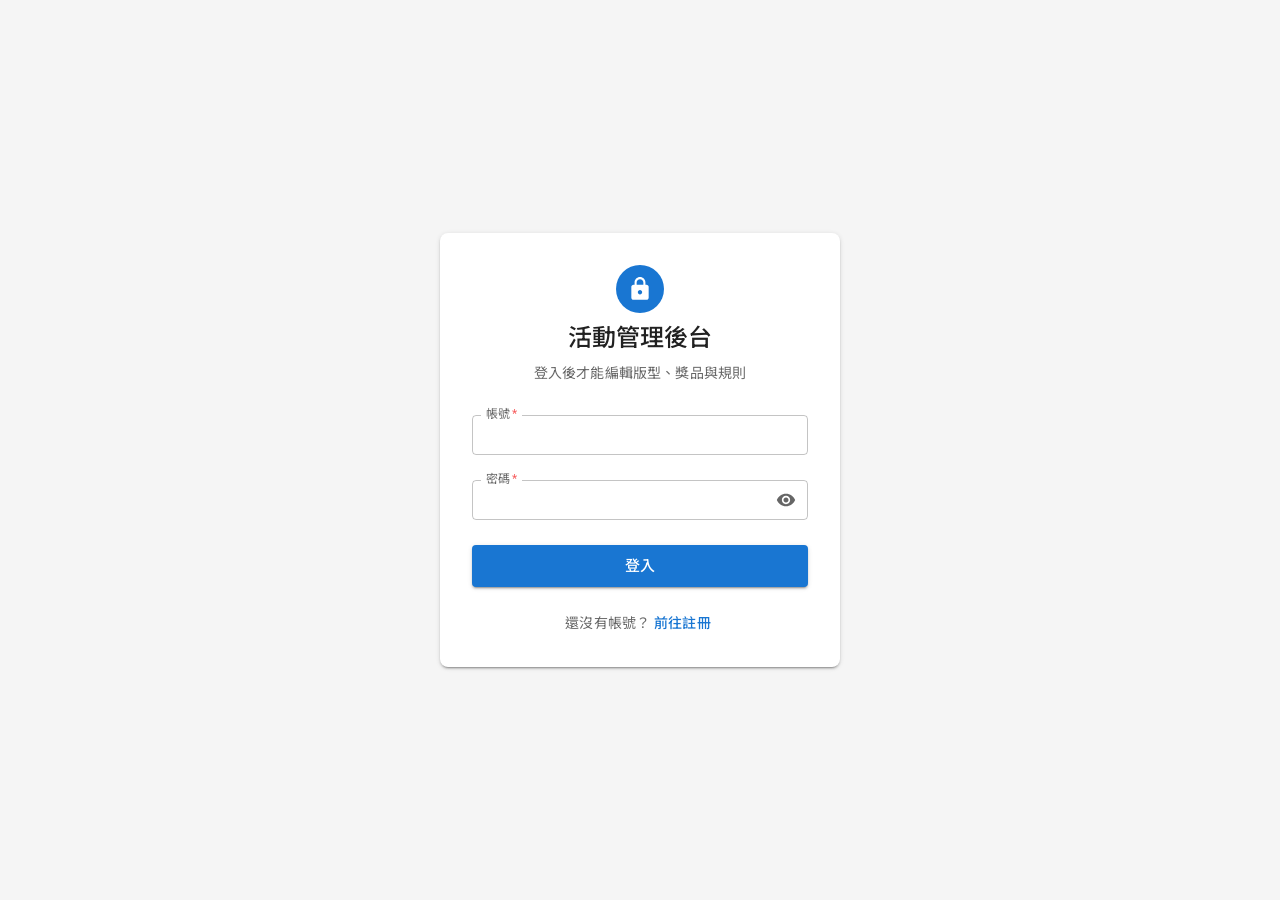
==== app.html @ 4dc4e6b2 "Upload" ====
<!doctype html>
<html lang="zh-Hant-TW">
<head>
  <meta charset="utf-8">
  <meta name="viewport" content="width=device-width, initial-scale=1">
  <meta name="robots" content="noindex">
  <title>活動管理後台</title>
  <link rel="preconnect" href="https://fonts.googleapis.com">
  <link rel="preconnect" href="https://fonts.gstatic.com" crossorigin>
  <link rel="stylesheet" href="https://fonts.googleapis.com/css2?family=Roboto:wght@400;500;700&family=Roboto+Mono&family=Noto+Sans+TC:wght@400;500;700&display=swap">
  <script type="module" crossorigin src="./assets/app-Fl60VwIV.js"></script>
  <link rel="modulepreload" crossorigin href="./assets/nav-HXuehuhs.js">
  <link rel="stylesheet" crossorigin href="./assets/app-CBtC9fUq.css">
</head>
<body class="adm">
  <script src="./api-config.js"></script>
  <div id="root">
    <noscript>請啟用瀏覽器的 JavaScript 才能使用本系統。</noscript>
    <div style="max-width:420px;margin:15vh auto;padding:24px;font-family:'Noto Sans TC',system-ui,sans-serif;color:#555;text-align:center;line-height:1.7">
      載入中…
      <br><small>若持續空白：請改開已建置的 <b>dist/app.html</b>（上傳到主機的也是 dist/），<br>或在專案內先執行 <code>npm run dev</code>。</small>
    </div>
  </div>
</body>
</html>
---- assets/app-CBtC9fUq.css ----
:root{color-scheme:light;--color-primary: #c23a2b;--color-primary-dark: #7d2219;--color-secondary: #2f7f86;--color-secondary-dark: #1f5a60;--color-accent: #c8902c;--color-accent-light: #f3d48a;--color-accent-dark: #8f6216;--color-topbar: #298d9c;--color-text: #2b2420;--color-text-muted: #6b5d50;--color-text-inverse: #ffffff;--color-text-cream: #fff6e0;--color-bg: #f2e6d0;--color-bg-alt: #efe0c2;--color-surface: #fffaf0;--color-border: #d9c39c;--color-overlay: rgba(32, 26, 22, .62);--color-ink-12: rgba(43, 36, 32, .12);--color-ink-15: rgba(43, 36, 32, .15);--color-ink-18: rgba(43, 36, 32, .18);--color-ink-25: rgba(43, 36, 32, .25);--color-ink-55: rgba(43, 36, 32, .55);--font-display: "Noto Serif TC", "Songti TC", "PMingLiU", serif;--font-body: "Noto Sans TC", "PingFang TC", "Microsoft JhengHei", sans-serif;--font-topbar: "Microsoft JhengHei", "PingFang TC", "Noto Sans TC", sans-serif;--font-number: Roboto, "Helvetica Neue", Arial, sans-serif;--font-size-xs: 12px;--font-size-sm: 13px;--font-size-md: 14px;--font-size-base: 15px;--font-size-lg: 17px;--font-size-xl: 18px;--font-size-2xl: 22px;--font-size-3xl: 30px;--font-weight-regular: 400;--font-weight-medium: 500;--font-weight-bold: 700;--font-weight-black: 900;--line-height-tight: 1.1;--line-height-base: 1.6;--space-2xs: 4px;--space-xs: 6px;--space-sm: 8px;--space-md: 10px;--space-lg: 12px;--space-xl: 14px;--space-2xl: 16px;--space-3xl: 24px;--space-section: 34px;--space-page-end: 48px;--gutter-left: max(16px, env(safe-area-inset-left, 0px));--gutter-right: max(16px, env(safe-area-inset-right, 0px));--radius-xs: 4px;--radius-sm: 6px;--radius-md: 8px;--radius-lg: 10px;--radius-xl: 12px;--radius-pill: 20px;--radius-round: 50%;--shadow-figure: drop-shadow(0 6px 6px var(--color-ink-18));--shadow-dock: 0 -6px 16px var(--color-ink-12);--z-board-overlay: 2;--z-dock: 4;--z-header: 5;--z-safe-area: 10;--z-modal: 20;--z-toast: 30;--layout-max-width: 960px;--px: calc(100cqi / 960);--design-width: 960}*,*:before,*:after{box-sizing:border-box}html{padding-top:env(safe-area-inset-top,0px);-webkit-text-size-adjust:100%}body{margin:0;font-family:var(--font-body);font-size:var(--font-size-base);line-height:var(--line-height-base);color:var(--color-text);background-color:var(--color-bg);background-image:radial-gradient(ellipse 60% 30% at 10% 100%,rgba(47,127,134,.12),transparent 70%),radial-gradient(ellipse 50% 25% at 95% 92%,rgba(47,127,134,.1),transparent 70%),radial-gradient(ellipse 70% 40% at 50% 0%,rgba(200,144,44,.12),transparent 70%);background-attachment:fixed}img,svg{max-width:100%}button{margin:0;padding:0;border:0;background:none;font:inherit;color:inherit;cursor:pointer}:focus-visible{outline:3px solid var(--color-accent);outline-offset:2px}[hidden]{display:none!important}.u-visually-hidden{position:absolute;width:1px;height:1px;margin:-1px;padding:0;overflow:hidden;clip:rect(0 0 0 0);white-space:nowrap;border:0}@media (prefers-reduced-motion: reduce){*,*:before,*:after{animation-duration:.01ms!important;transition-duration:.01ms!important}}.adm{--mui-primary: #1976d2;--mui-primary-dark: #1565c0;--mui-primary-light: #42a5f5;--mui-primary-alpha: rgba(25, 118, 210, .08);--mui-primary-alpha-hover: rgba(25, 118, 210, .12);--mui-success: #2e7d32;--mui-success-alpha: rgba(46, 125, 50, .1);--mui-warning: #ed6c02;--mui-warning-text: #e65100;--mui-warning-alpha: rgba(237, 108, 2, .08);--mui-error: #d32f2f;--mui-error-dark: #c62828;--mui-info-bg: #e5f6fd;--mui-info-text: #014361;--mui-info-icon: #0288d1;--mui-text: rgba(0, 0, 0, .87);--mui-text-2: rgba(0, 0, 0, .6);--mui-text-3: rgba(0, 0, 0, .38);--mui-divider: rgba(0, 0, 0, .12);--mui-outline: rgba(0, 0, 0, .23);--mui-hover: rgba(0, 0, 0, .04);--mui-bg: #f5f5f5;--mui-paper: #ffffff;--mui-radius: 4px;--mui-ease: cubic-bezier(.4, 0, .2, 1);--mui-e1: 0 2px 1px -1px rgba(0,0,0,.2), 0 1px 1px 0 rgba(0,0,0,.14), 0 1px 3px 0 rgba(0,0,0,.12);--mui-e2: 0 3px 1px -2px rgba(0,0,0,.2), 0 2px 2px 0 rgba(0,0,0,.14), 0 1px 5px 0 rgba(0,0,0,.12);--mui-e4: 0 2px 4px -1px rgba(0,0,0,.2), 0 4px 5px 0 rgba(0,0,0,.14), 0 1px 10px 0 rgba(0,0,0,.12);--mui-e6: 0 3px 5px -1px rgba(0,0,0,.2), 0 6px 10px 0 rgba(0,0,0,.14), 0 1px 18px 0 rgba(0,0,0,.12);--mui-e8: 0 5px 5px -3px rgba(0,0,0,.2), 0 8px 10px 1px rgba(0,0,0,.14), 0 3px 14px 2px rgba(0,0,0,.12);--mui-e24: 0 11px 15px -7px rgba(0,0,0,.2), 0 24px 38px 3px rgba(0,0,0,.14), 0 9px 46px 8px rgba(0,0,0,.12);min-height:100vh;font-family:Roboto,Noto Sans TC,Helvetica Neue,Arial,sans-serif;font-size:14px;line-height:1.43;letter-spacing:.01071em;color:var(--mui-text);background:var(--mui-bg);background-image:none}.mui-icon{flex:none;width:1.25em;height:1.25em;fill:currentColor}.mui-ripple{position:absolute;border-radius:50%;background:currentColor;opacity:.3;transform:scale(0);pointer-events:none;animation:mui-ripple .55s var(--mui-ease) forwards}@keyframes mui-ripple{to{transform:scale(1);opacity:0}}@keyframes adm-api-pulse{50%{opacity:.25}}@keyframes mui-grow{0%{opacity:0;transform:scale(.75)}}@keyframes mui-fade{0%{opacity:0}}@keyframes mui-snack{0%{opacity:0;transform:scale(.8)}}.adm-sr{position:absolute;width:1px;height:1px;margin:-1px;overflow:hidden;clip:rect(0 0 0 0);white-space:nowrap;border:0}.adm-btn{position:relative;display:inline-flex;align-items:center;justify-content:center;gap:8px;min-width:64px;min-height:36.5px;padding:6px 16px;overflow:hidden;font-size:14px;font-weight:500;line-height:1.75;letter-spacing:.02857em;white-space:nowrap;color:var(--mui-primary);background:transparent;border:0;border-radius:var(--mui-radius);transition:background-color .25s var(--mui-ease),box-shadow .25s var(--mui-ease),border-color .25s var(--mui-ease),color .25s var(--mui-ease)}.adm-btn .mui-icon{width:20px;height:20px;margin-left:-4px}.adm-btn:hover:not(:disabled){background:var(--mui-primary-alpha)}.adm-btn:focus-visible{outline:none;background:var(--mui-primary-alpha-hover)}.adm-btn:disabled{color:var(--mui-text-3);cursor:default;pointer-events:none}.adm-btn--primary{color:#fff;background:var(--mui-primary);box-shadow:var(--mui-e2)}.adm-btn--primary:hover:not(:disabled){background:var(--mui-primary-dark);box-shadow:var(--mui-e4)}.adm-btn--primary:active:not(:disabled){box-shadow:var(--mui-e8)}.adm-btn--primary:focus-visible{background:var(--mui-primary-dark);box-shadow:var(--mui-e6)}.adm-btn--primary:disabled{color:#00000042;background:#0000001f;box-shadow:none}.adm-btn--secondary{padding:5px 15px;border:1px solid rgba(25,118,210,.5)}.adm-btn--secondary:hover:not(:disabled){border-color:var(--mui-primary)}.adm-btn--secondary:disabled{border-color:#0000001f}.adm-btn--ghost{padding:6px 8px}.adm-btn--danger{color:#fff;background:var(--mui-error);box-shadow:var(--mui-e2)}.adm-btn--danger:hover:not(:disabled){background:var(--mui-error-dark);box-shadow:var(--mui-e4)}.adm-btn--small{min-height:30.75px;padding:4px 10px;font-size:13px}.adm-btn--small.adm-btn--secondary{padding:3px 9px}.adm-btn--small.adm-btn--ghost{padding:4px 5px}.adm-btn--small .mui-icon{width:18px;height:18px}.adm-icon-btn{position:relative;display:inline-grid;place-items:center;width:34px;height:34px;overflow:hidden;color:var(--mui-text-2);border-radius:50%;transition:background-color .15s var(--mui-ease)}.adm-icon-btn .mui-icon{width:20px;height:20px}.adm-icon-btn:hover:not(:disabled){background:var(--mui-hover)}.adm-icon-btn:disabled{color:var(--mui-text-3);cursor:default}.adm-icon-btn--danger:hover:not(:disabled){color:var(--mui-error);background:#d32f2f0a}.adm-btn--link{min-width:0;min-height:0;padding:2px 4px;font-size:13px}.adm-panel{min-width:0;overflow:hidden;background:var(--mui-paper);border-radius:var(--mui-radius);box-shadow:var(--mui-e1)}.adm-panel__head{display:flex;flex-wrap:wrap;align-items:center;gap:8px 12px;padding:16px}.adm-panel__title{margin:0 auto 0 0;font-size:1.25rem;font-weight:500;line-height:1.6;letter-spacing:.0075em}.adm-hint{margin:0;padding:8px 16px 16px;font-size:12px;line-height:1.66;letter-spacing:.03333em;color:var(--mui-text-2)}.adm-tag{display:inline-flex;align-items:center;height:24px;padding:0 8px;font-size:12px;line-height:1;white-space:nowrap;color:var(--mui-text);background:#00000014;border-radius:16px}.adm-tag--live{color:#fff;background:var(--mui-success)}.adm-tag--draft{color:var(--mui-warning-text);background:transparent;border:1px solid var(--mui-warning)}.adm-tag--editing{color:var(--mui-primary);background:transparent;border:1px solid var(--mui-primary)}.adm-menu{position:relative}.adm-menu__list{position:absolute;right:0;top:calc(100% + 4px);z-index:1300;display:grid;min-width:220px;padding:8px 0;background:var(--mui-paper);border-radius:var(--mui-radius);box-shadow:var(--mui-e8);transform-origin:top right;animation:mui-grow .2s var(--mui-ease)}.adm-menu__label{padding:8px 16px 4px;font-size:12px;font-weight:500;line-height:2;color:var(--mui-text-2)}.adm-menu__item{position:relative;display:flex;align-items:center;gap:12px;min-height:36px;padding:6px 16px;overflow:hidden;font-size:1rem;text-align:left;color:var(--mui-text)}.adm-menu__item:hover,.adm-menu__item:focus-visible{outline:none;background:var(--mui-hover)}.adm-field{position:relative;display:grid;flex:1 1 180px}.adm-field__label{position:absolute;left:9px;top:-9px;z-index:1;padding:0 5px;font-size:12px;line-height:1.4;color:var(--mui-text-2);background:var(--mui-paper);pointer-events:none;transition:color .2s var(--mui-ease)}.adm-input{height:40px;padding:8.5px 14px;font:inherit;font-size:1rem;color:var(--mui-text);background:transparent;border:1px solid var(--mui-outline);border-radius:var(--mui-radius);transition:border-color .2s var(--mui-ease)}select.adm-input{-webkit-appearance:none;-moz-appearance:none;appearance:none;padding-right:32px;background:url("data:image/svg+xml,%3Csvg xmlns='http://www.w3.org/2000/svg' viewBox='0 0 24 24'%3E%3Cpath d='M7 10l5 5 5-5z' fill='rgba(0,0,0,0.54)'/%3E%3C/svg%3E") right 7px center / 24px no-repeat}.adm-input:hover{border-color:var(--mui-text)}.adm-input:focus-visible{outline:none;border-color:var(--mui-primary);box-shadow:inset 0 0 0 1px var(--mui-primary)}.adm-field:focus-within .adm-field__label{color:var(--mui-primary)}.adm-tabs{display:flex;min-height:48px;padding:0 8px;overflow-x:auto;border-bottom:1px solid var(--mui-divider);scrollbar-width:none}.adm-tabs::-webkit-scrollbar{display:none}.adm-tab{position:relative;flex:0 0 auto;display:inline-flex;align-items:center;gap:6px;min-width:72px;min-height:48px;padding:12px 16px;overflow:hidden;font-size:14px;font-weight:500;line-height:1.25;letter-spacing:.02857em;color:var(--mui-text-2);transition:color .25s var(--mui-ease)}.adm-tab:after{content:"";position:absolute;left:0;right:0;bottom:0;height:2px;background:var(--mui-primary);transform:scaleX(0);transition:transform .3s var(--mui-ease)}.adm-tab:hover{color:var(--mui-text)}.adm-tab.is-active{color:var(--mui-primary)}.adm-tab.is-active:after{transform:scaleX(1)}.adm-tab__count{display:inline-grid;place-items:center;min-width:20px;height:20px;padding:0 6px;font-size:12px;font-weight:500;color:#fff;background:var(--mui-warning);border-radius:10px}.adm-group-title{margin:8px 0 0;font-size:12px;font-weight:500;line-height:2.66;letter-spacing:.08333em;color:var(--mui-text-2)}.adm-seg{display:inline-flex;border-radius:var(--mui-radius)}.adm-seg__btn{position:relative;display:inline-flex;align-items:center;gap:6px;min-height:32px;padding:5px 11px;overflow:hidden;font-size:13px;font-weight:500;line-height:1.75;letter-spacing:.02857em;color:var(--mui-text-2);border:1px solid var(--mui-divider);transition:background-color .15s var(--mui-ease),color .15s var(--mui-ease)}.adm-seg__btn+.adm-seg__btn{margin-left:-1px}.adm-seg__btn:first-child{border-radius:var(--mui-radius) 0 0 var(--mui-radius)}.adm-seg__btn:last-child{border-radius:0 var(--mui-radius) var(--mui-radius) 0}.adm-seg__btn .mui-icon{width:18px;height:18px}.adm-seg__btn:hover{background:var(--mui-hover)}.adm-seg__btn.is-active{color:var(--mui-primary);background:var(--mui-primary-alpha)}.adm-seg__btn.is-active:hover{background:var(--mui-primary-alpha-hover)}.adm-dialog{position:fixed;top:0;right:0;bottom:0;left:0;z-index:1300;display:grid;place-items:center;padding:32px;background:#00000080;animation:mui-fade 225ms var(--mui-ease)}.adm-dialog__panel{display:flex;flex-direction:column;width:min(600px,100%);max-height:calc(100% - 64px);overflow:hidden;background:var(--mui-paper);border-radius:var(--mui-radius);box-shadow:var(--mui-e24)}.adm-dialog__title{margin:0;padding:16px 24px;font-size:1.25rem;font-weight:500;line-height:1.6;letter-spacing:.0075em}.adm-dialog__body{flex:1 1 auto;padding:0 24px 20px;overflow-y:auto;font-size:1rem;line-height:1.5;color:var(--mui-text-2)}.adm-dialog__body p{margin:0 0 8px}.adm-dialog__body b{color:var(--mui-text);font-weight:500}.adm-dialog__actions{display:flex;flex-wrap:wrap;justify-content:flex-end;gap:8px;padding:8px}.adm-diff{display:grid;margin:8px 0 0;padding:0;list-style:none;border:1px solid var(--mui-divider);border-radius:var(--mui-radius)}.adm-diff__item{display:grid;grid-template-columns:1fr 64px 20px 64px;align-items:center;gap:8px;padding:8px 16px;font-size:14px;color:var(--mui-text)}.adm-diff__item+.adm-diff__item{border-top:1px solid var(--mui-divider)}.adm-diff__arrow{display:grid;place-items:center;color:var(--mui-text-3)}.adm-toast{position:fixed;left:24px;bottom:24px;z-index:1400;display:flex;align-items:center;gap:12px;min-width:288px;max-width:min(560px,calc(100vw - 48px));padding:6px 16px;min-height:48px;font-size:14px;line-height:1.43;color:#fff;background:#323232;border-radius:var(--mui-radius);box-shadow:var(--mui-e6);animation:mui-snack 225ms var(--mui-ease)}.adm-toast.is-error{background:var(--mui-error)}@media (max-width: 899px){.adm-toast{left:8px;right:8px;bottom:8px;min-width:0;max-width:none}}.adm-tabs--full .adm-tab{flex:1 1 0;justify-content:center}.adm-tab .mui-icon{width:20px;height:20px}.adm-editor{display:grid;gap:12px;padding:0 16px 16px}.adm-form{display:grid;gap:20px;padding-top:8px}.adm-field--block{flex:none}.adm-input--multi{height:auto;min-height:80px;line-height:1.5;resize:vertical}.adm-field__helper{display:flex;justify-content:space-between;gap:12px;margin:3px 14px 0;font-size:12px;line-height:1.66;letter-spacing:.03333em;color:var(--mui-text-2)}.adm-field__helper [data-count]{flex:none}.adm-field.is-error .adm-field__label,.adm-field.is-error .adm-field__helper{color:var(--mui-error)}.adm-field.is-error .adm-input{border-color:var(--mui-error)}.adm-field.is-error .adm-input:focus-visible{box-shadow:inset 0 0 0 1px var(--mui-error)}.adm-diff__item--head{display:block;background:#fafafa}.adm-diff__sub{font-size:12px;color:var(--mui-text-2)}.adm-alert{display:flex;gap:12px;padding:6px 16px;font-size:14px;line-height:1.5;border-radius:var(--mui-radius)}.adm-alert>.mui-icon{width:22px;height:22px;flex:none;margin-top:7px}.adm-alert>div{padding:8px 0}.adm-alert ul{margin:2px 0 0;padding-left:18px}.adm-alert b{font-weight:500}.adm-alert a{color:inherit;font-weight:500}.adm-alert--error{color:#5f2120;background:#fdeded}.adm-alert--error>.mui-icon{color:var(--mui-error)}.adm-alert--warning{color:#663c00;background:#fff4e5}.adm-alert--warning>.mui-icon{color:var(--mui-warning)}.adm-alert--warning ul{padding-left:0;list-style:none}.adm-alert--warning li+li{margin-top:4px}.adm-dialog__body .adm-alert{margin-top:8px}.adm-group-title small{margin-left:8px;font-weight:400;letter-spacing:0;text-transform:none}.adm-hint--flush{padding:0}.adm-field--num{max-width:280px}.adm-input--adorn{display:flex;align-items:center;gap:8px;padding-top:0;padding-bottom:0}.adm-input--adorn input{flex:1;min-width:0;height:38px;padding:0;font:inherit;color:inherit;background:none;border:0;outline:0}.adm-input--adorn span{flex:none;font-size:14px;color:var(--mui-text-2)}.adm-input--adorn:focus-within{border-color:var(--mui-primary);box-shadow:inset 0 0 0 1px var(--mui-primary)}.adm-field.is-changed .adm-input{border-color:var(--mui-warning)}.adm-form-row{display:flex;flex-wrap:wrap;gap:16px;padding-top:8px}.adm-form-row .adm-field{flex:1 1 200px}.adm-field--block:first-of-type{margin-top:8px}.adm-table-wrap{overflow-x:auto;border:1px solid var(--mui-divider);border-radius:var(--mui-radius)}.adm-table{width:100%;font-size:14px;border-collapse:collapse}.adm-table th{padding:8px 12px;font-size:12px;font-weight:500;text-align:left;color:var(--mui-text-2);background:#fafafa;border-bottom:1px solid var(--mui-divider)}.adm-table td{padding:6px 12px;border-bottom:1px solid var(--mui-divider)}.adm-table tbody tr:hover{background:var(--mui-hover)}.adm-table tbody tr.is-changed{background:var(--mui-warning-alpha)}.adm-table tfoot td{font-weight:500;border-bottom:0}.adm-table tfoot small{font-weight:400;color:var(--mui-text-2)}.adm-table tfoot tr.is-error td{color:var(--mui-error);background:#fdeded}.adm-table .is-num{text-align:right;white-space:nowrap}.adm-table__name{color:var(--mui-text-2)}.adm-input--cell{width:72px;height:32px;padding:4px 8px;text-align:right}.adm-input--sm{height:32px;padding:4px 32px 4px 10px;font-size:14px}.adm-switch{position:relative;display:inline-flex;align-items:center;gap:4px;font-size:14px;cursor:pointer}.adm-switch input{position:absolute;opacity:0;width:1px;height:1px}.adm-switch__track{position:relative;width:58px;height:38px;flex:none}.adm-switch__track:before{content:"";position:absolute;top:12px;right:12px;bottom:12px;left:12px;border-radius:7px;background:#00000061;transition:background-color .15s var(--mui-ease)}.adm-switch__track:after{content:"";position:absolute;top:9px;left:9px;width:20px;height:20px;border-radius:50%;background:#fff;box-shadow:var(--mui-e1);transition:transform .15s var(--mui-ease),background-color .15s var(--mui-ease)}.adm-switch input:checked+.adm-switch__track:before{background:#1976d280}.adm-switch input:checked+.adm-switch__track:after{background:var(--mui-primary);transform:translate(20px)}.adm-switch input:focus-visible+.adm-switch__track:after{box-shadow:0 0 0 9px var(--mui-primary-alpha-hover)}.adm-chips{display:flex;flex-wrap:wrap;gap:8px}.adm-chip{position:relative;display:inline-flex;align-items:center;gap:4px;height:32px;padding:0 12px;overflow:hidden;font-size:13px;color:var(--mui-text);background:transparent;border:1px solid var(--mui-outline);border-radius:16px;transition:background-color .15s var(--mui-ease)}.adm-chip .mui-icon{width:18px;height:18px;margin-left:-4px}.adm-chip:hover{background:var(--mui-hover)}.adm-chip.is-on{color:#fff;background:var(--mui-primary);border-color:var(--mui-primary)}.adm-field--inline{flex:none}.adm-req{margin-left:2px;color:#f7595a}.adm-auth__pwd{position:relative;display:grid}.adm-auth__pwd .adm-input{padding-right:48px}.adm-auth__eye{position:absolute;right:4px;top:50%;transform:translateY(-50%);display:grid;place-items:center;width:36px;height:36px;padding:0;color:var(--mui-text-2);background:none;border:0;border-radius:50%;cursor:pointer}.adm-auth__eye:hover{background:var(--mui-hover)}.adm-auth__eye:focus-visible{outline:2px solid var(--mui-primary);outline-offset:-2px}.adm-auth__eye .mui-icon{width:20px;height:20px}.adm-alert--success{color:#1e4620;background:#edf7ed}.adm-alert--success>.mui-icon{color:var(--mui-success)}.adm-alert--info{color:#014361;background:#e5f6fd}.adm-alert--info>.mui-icon{color:#0288d1}.adm-menu__item{width:100%;background:none;border:0;font:inherit;font-size:14px;cursor:pointer}.adm-dialog__panel--form{width:min(520px,100%)}.adm-dialog__panel--sm{width:min(400px,100%)}main:focus{outline:none}@media (max-width: 899px){.adm-toast{bottom:calc(var(--adm-bar-h) + 8px + env(safe-area-inset-bottom))!important}.adm-dialog{padding:16px;align-items:end}.adm-dialog__panel{max-height:calc(100% - 16px)}.adm-dialog__actions{padding:12px 16px calc(12px + env(safe-area-inset-bottom))}.adm-dialog__actions .adm-btn{flex:1 1 0;justify-content:center;min-height:48px}}@media (pointer: coarse),(max-width: 899px){.adm-btn{min-height:44px}.adm-btn--small{min-height:40px}.adm-icon-btn{min-width:44px;min-height:44px}.adm-input{min-height:44px;font-size:16px}.adm-seg__btn{min-height:40px}.adm-tab{min-height:48px}.adm-chip{min-height:36px}.adm-auth__eye{width:44px;height:44px}.adm-menu__item{min-height:44px}}.adm-table th{white-space:nowrap}.adm-tag,.adm-grade{justify-content:center;line-height:1;text-align:center;white-space:nowrap}.adm-kv{display:grid;margin:0}.adm-kv__row{display:grid;grid-template-columns:96px 1fr;gap:12px;padding:10px 0;border-bottom:1px solid var(--mui-divider)}.adm-kv__row:last-child{border-bottom:0}.adm-kv dt{font-size:13px;color:var(--mui-text-2)}.adm-kv dd{margin:0;color:var(--mui-text)}.adm-kv__row{align-items:center}.adm-tag,.adm-grade,.adm-api,.adm-live,.adm-role,.adm-pchip,.adm-audit__act,.adm-users .adm-tag{display:inline-flex;align-items:center;justify-content:center;height:24px;line-height:1;white-space:nowrap;vertical-align:middle;box-sizing:border-box}.adm-dialog__actions .adm-dialog__dismiss{margin-right:auto;color:var(--mui-text-2)}.adm-dialog__actions .adm-dialog__dismiss:hover:not(:disabled){color:var(--mui-text);background:var(--mui-hover)}.adm-dialog__actions{display:grid;grid-auto-flow:column;grid-auto-columns:minmax(0,1fr)}.adm-dialog__actions .adm-btn{min-width:0;justify-content:center}.adm-dialog__actions .adm-dialog__dismiss{margin-right:0}.adm-topbar{position:sticky;top:0;z-index:1100;display:grid;grid-template-columns:minmax(0,1fr) auto auto;align-items:center;gap:8px 24px;min-height:64px;padding:8px 24px;background:var(--mui-paper);box-shadow:var(--mui-e4)}.adm-topbar__where{display:flex;align-items:center;gap:16px;min-width:0}.adm-crumbs{display:flex;flex-wrap:wrap;align-items:center;gap:4px;font-size:13px;color:var(--mui-text-2)}.adm-crumbs .mui-icon{width:16px;height:16px;color:var(--mui-text-3)}.adm-crumbs__link{color:inherit;text-decoration:none}.adm-crumbs__link:hover{text-decoration:underline}.adm-topbar__title{margin:0;font-size:1.25rem;font-weight:500;line-height:1.6;letter-spacing:.0075em}.adm-topbar__status{display:grid;justify-items:end;gap:4px}.adm-live{display:inline-flex;align-items:center;gap:6px;height:24px;padding:0 10px 0 8px;font-size:13px;color:var(--mui-success);background:var(--mui-success-alpha);border-radius:16px}.adm-live:before{content:"";width:8px;height:8px;border-radius:50%;background:var(--mui-success)}.adm-save{font-size:12px;color:var(--mui-text-2)}.adm-topbar__chips{display:inline-flex;flex-wrap:wrap;justify-content:flex-end;gap:6px}.adm-api{display:inline-flex;align-items:center;gap:6px;height:24px;padding:0 10px 0 8px;font:inherit;font-size:13px;color:var(--mui-text-2);background:#0000000f;border:0;border-radius:16px;cursor:default}.adm-api:before{content:"";width:8px;height:8px;flex:none;border-radius:50%;background:currentColor}.adm-api[data-state=connected],.adm-api[data-state=synced]{color:var(--mui-primary);background:var(--mui-primary-alpha)}.adm-api[data-state=connecting]:before,.adm-api[data-state=syncing]:before{animation:adm-api-pulse 1s ease-in-out infinite}.adm-api[data-state=error]{color:var(--mui-error);background:#fdeded;cursor:pointer}@media (prefers-reduced-motion: reduce){.adm-api:before{animation:none!important}}@media (max-width: 899px){.adm-topbar__chips{justify-content:flex-start}}.adm-save.is-dirty{color:var(--mui-warning-text);font-weight:500}.adm-topbar__actions{display:flex;gap:8px}.adm-scope{display:flex;gap:12px;margin:24px 24px 0;padding:6px 16px;font-size:14px;line-height:1.43;color:var(--mui-info-text);background:var(--mui-info-bg);border-radius:var(--mui-radius)}.adm-scope .mui-icon{width:22px;height:22px;margin-top:7px;color:var(--mui-info-icon)}.adm-scope__text{padding:8px 0}.adm-scope strong{font-weight:500}@media (max-width: 899px){.adm-topbar{grid-template-columns:minmax(0,1fr) auto;padding:8px 16px}.adm-topbar__status{justify-items:end}.adm-topbar__actions{flex-wrap:wrap}.adm-scope{margin:16px 16px 0}}.adm-pagenav{position:fixed;inset:0 auto 0 0;z-index:1200;display:flex;flex-direction:column;width:var(--adm-side-w);background:var(--mui-paper);border-right:1px solid var(--mui-divider)}.adm-side__head{display:flex;align-items:center;gap:8px;min-height:64px;padding:8px 12px 8px 20px;border-bottom:1px solid var(--mui-divider)}.adm-side__brand{display:flex;align-items:center;gap:10px;min-width:0;font-size:15px;font-weight:700;color:var(--mui-text)}.adm-side__brand .mui-icon{width:28px;height:28px;flex:none;color:var(--mui-primary)}.adm-side__close{display:none;margin-left:auto}.adm-side__body{flex:1 1 auto;overflow-y:auto;padding:8px 12px}.adm-side__group+.adm-side__group{margin-top:8px;padding-top:8px;border-top:1px solid var(--mui-divider)}.adm-side__label{margin:8px 12px 4px;font-size:12px;font-weight:500;letter-spacing:.04em;color:var(--mui-text-2)}.adm-pagenav__link{position:relative;display:flex;align-items:center;gap:14px;width:100%;min-height:48px;margin:2px 0;padding:8px 12px;font:inherit;font-size:14px;font-weight:500;text-align:left;color:var(--mui-text-2);text-decoration:none;background:none;border:0;border-radius:var(--mui-radius);cursor:pointer;transition:color .2s var(--mui-ease),background-color .2s var(--mui-ease)}.adm-pagenav__link>.mui-icon{width:22px;height:22px;flex:none}.adm-pagenav__link:hover{color:var(--mui-text);background:var(--mui-hover)}.adm-pagenav__link:focus-visible{outline:2px solid var(--mui-primary);outline-offset:-2px}.adm-pagenav__link.is-active{color:var(--mui-primary);background:var(--mui-primary-alpha)}.adm-pagenav__link.is-active:before{content:"";position:absolute;left:-12px;top:8px;bottom:8px;width:4px;border-radius:0 4px 4px 0;background:var(--mui-primary)}.adm-side__text{display:grid;min-width:0;line-height:1.3}.adm-side__text small{font-size:12px;font-weight:400;color:var(--mui-text-2)}.adm-side__foot{padding:8px 12px 12px;border-top:1px solid var(--mui-divider)}.adm-user{display:grid;grid-template-columns:36px minmax(0,1fr);align-items:center;gap:4px 10px}.adm-user__avatar{display:grid;place-items:center;width:36px;height:36px;border-radius:50%;color:var(--mui-primary);background:var(--mui-primary-alpha)}.adm-user__avatar .mui-icon{width:20px;height:20px}.adm-user__name{display:grid;min-width:0;font-size:14px;line-height:1.35}.adm-user__name b{overflow:hidden;font-weight:500;text-overflow:ellipsis;white-space:nowrap;color:var(--mui-text)}.adm-user__name small{font-size:12px;color:var(--mui-text-2)}.adm-user .adm-pagenav__logout{grid-column:1 / -1}.adm-link{margin-top:16px}.adm-link__label{display:block;margin-bottom:4px;font-size:.75rem;color:var(--mui-text-2)}.adm-link__row{display:flex;gap:8px;align-items:center}.adm-link__url{flex:1 1 auto;min-width:0;font-family:ui-monospace,SFMono-Regular,Menlo,monospace;font-size:.8125rem}.adm-locked body{visibility:hidden}.adm-pagenav__logout:disabled{opacity:.5;cursor:default}#btnPublish:disabled{cursor:not-allowed}[data-can-create=false] #btnNewStyle,[data-can-create=false] [data-dup],[data-can-delete=false] [data-del]{display:none}[data-can-edit=false] #btnSave,[data-can-edit=false] #btnCancel{opacity:.38;pointer-events:none}.adm-permnote{margin:16px 24px 0}.adm-noaccess{display:grid;justify-items:center;gap:12px;margin:64px auto;padding:0 24px;max-width:480px;text-align:center;color:var(--mui-text-2)}.adm-noaccess>.mui-icon{width:48px;height:48px;color:var(--mui-text-3)}.adm-noaccess h2{margin:0;font-size:1.25rem;font-weight:500;color:var(--mui-text)}.adm-noaccess p{margin:0 0 8px}.adm{--adm-side-w: 248px;--adm-bar-h: 0px}body.adm:has(>.adm-pagenav){padding-left:var(--adm-side-w)}.adm-pagenav__link[hidden],.adm-scrim[hidden]{display:none!important}.adm-skip:not(:focus){clip-path:inset(50%);width:1px;height:1px;overflow:hidden;padding:0}.adm-skip{position:fixed;left:8px;top:-60px;z-index:2000;padding:10px 16px;color:#fff;background:var(--mui-primary);border-radius:var(--mui-radius);text-decoration:none}.adm-skip:focus{top:8px}.adm-menu-btn{display:none;flex:none}.adm-scrim{position:fixed;top:0;right:0;bottom:0;left:0;z-index:1190;background:#00000073;animation:mui-fade .2s var(--mui-ease)}.adm-scope{flex-wrap:wrap;align-items:flex-start}.adm-scope__text{flex:1 1 0;min-width:0}.adm-scope__more{display:none;min-height:36px;margin:0 0 4px 34px;padding:4px 0;font:inherit;font-size:13px;font-weight:500;color:var(--mui-info-text);background:none;border:0;text-decoration:underline;cursor:pointer}@media (min-width: 900px) and (max-width: 1199px){.adm{--adm-side-w: 80px}.adm-side__head{justify-content:center;padding:8px}.adm-side__brand>span,.adm-side__label{display:none}.adm-side__body{padding:8px}.adm-pagenav__link{flex-direction:column;justify-content:center;gap:4px;min-height:64px;padding:8px 4px;font-size:12px;text-align:center}.adm-pagenav__link.is-active:before{left:-8px}.adm-side__text small{display:none}.adm-side__foot{padding:8px}.adm-user{grid-template-columns:1fr;justify-items:center}.adm-user__name{display:none}.adm-user .adm-pagenav__logout{grid-column:1}}@media (max-width: 899px){.adm{--adm-side-w: 0px;--adm-bar-h: 72px}.adm-pagenav{width:min(300px,86vw);box-shadow:var(--mui-e16, 0 8px 10px -5px rgba(0,0,0,.2), 0 16px 24px 2px rgba(0,0,0,.14), 0 6px 30px 5px rgba(0,0,0,.12));transform:translate(-105%);visibility:hidden;transition:transform 225ms var(--mui-ease),visibility 0s linear 225ms}.adm-nav-open .adm-pagenav{transform:none;visibility:visible;transition:transform 225ms var(--mui-ease)}.adm-nav-open body{overflow:hidden}.adm-side__close{display:inline-grid}.adm-menu-btn{display:inline-grid;margin-left:-8px}.adm-topbar__where{gap:8px}body.adm:has(.adm-topbar__actions){padding-bottom:calc(var(--adm-bar-h) + env(safe-area-inset-bottom))}.adm-topbar__actions{position:fixed;left:0;right:0;bottom:0;z-index:1150;display:grid;grid-template-columns:auto 1fr 1fr;gap:8px;padding:12px 16px calc(12px + env(safe-area-inset-bottom));background:var(--mui-paper);box-shadow:0 -2px 8px #0000001f}.adm-topbar__actions .adm-btn{justify-content:center;min-height:48px}.adm-topbar__actions #btnCancel{padding:0 12px}.adm-scope:not(.is-open) .adm-scope__text{display:-webkit-box;-webkit-line-clamp:2;-webkit-box-orient:vertical;overflow:hidden;padding-bottom:0;margin-bottom:4px}.adm-scope__more{display:inline-block;flex-basis:100%;text-align:left}}@media (max-width: 599px){.adm-topbar__actions #btnCancel span:not(.mui-icon){display:none}.adm-crumbs{font-size:12px}.adm-topbar__title{font-size:1.125rem}}.adm-crumbbar{margin:16px 24px 0}.adm-crumbbar+.adm-scope{margin-top:12px}.adm-crumbbar+.adm-perm{padding-top:12px}@media (max-width: 899px){.adm-crumbbar{margin:12px 16px 0}.adm-crumbbar+.adm-scope{margin-top:8px}}.adm-live,.adm-api{justify-content:center;line-height:1;white-space:nowrap}.adm-api{cursor:pointer}.adm-api:hover{filter:brightness(.96)}.adm-api:focus-visible{outline:2px solid var(--mui-primary);outline-offset:2px}.adm-api--static{cursor:default;pointer-events:none}.adm-kv__url{font-family:Roboto Mono,ui-monospace,monospace;font-size:12px;word-break:break-all;color:var(--mui-text-2)}.adm-kv__err{color:var(--mui-error)}@media (max-width: 899px){.adm-topbar{position:sticky;top:0;min-height:56px;column-gap:8px}.adm-topbar__title{white-space:nowrap;overflow:hidden;text-overflow:ellipsis}.adm-topbar__where>:last-child{min-width:0}.adm-topbar__chips{justify-content:flex-end}.adm-topbar__status .adm-save{text-align:right}}.adm-live[hidden]{display:none!important}.adm-layout{display:grid;grid-template-columns:296px minmax(380px,1fr) minmax(420px,1.15fr);grid-template-areas:"styles assets preview";align-items:start;gap:24px;padding:24px}.adm-styles{grid-area:styles}.adm-assets{grid-area:assets}.adm-preview{grid-area:preview;position:sticky;top:88px}.adm-assets__head{align-items:flex-end;padding-top:20px}.adm-assets__meta{display:flex;flex-wrap:wrap;gap:16px;width:100%}.adm-assets__body{display:grid;gap:12px;padding:16px}.adm-slot{display:grid;grid-template-columns:128px minmax(0,1fr);gap:16px;padding:12px;background:var(--mui-paper);border:1px solid var(--mui-divider);border-radius:var(--mui-radius);transition:border-color .2s var(--mui-ease),background-color .2s var(--mui-ease),box-shadow .2s var(--mui-ease)}.adm-slot:hover{box-shadow:var(--mui-e1)}.adm-slot.is-changed{border-color:#ed6c0280;background:var(--mui-warning-alpha)}.adm-slot.is-dragover{border:2px dashed var(--mui-primary);background:var(--mui-primary-alpha);padding:11px}.adm-slot__thumb{display:grid;place-items:center;aspect-ratio:4 / 3;overflow:hidden;background:conic-gradient(#eee 25%,#fff 0,#fff 50%,#eee 0,#eee 75%,#fff 0) 0 0 / 14px 14px;border-radius:var(--mui-radius)}.adm-slot__thumb img{max-width:100%;max-height:100%;object-fit:contain}.adm-slot__empty{font-size:12px;color:var(--mui-text-3)}.adm-slot__info{display:grid;align-content:start;gap:2px;min-width:0}.adm-slot__name{display:flex;flex-wrap:wrap;align-items:center;gap:8px;font-size:1rem;font-weight:500;line-height:1.5}.adm-slot__spec,.adm-slot__file{font-size:12px;line-height:1.66;letter-spacing:.03333em;color:var(--mui-text-2);overflow-wrap:anywhere}.adm-slot__warn{display:flex;gap:6px;margin:4px 0 0;font-size:12px;line-height:1.66;color:var(--mui-warning-text)}.adm-slot__actions{display:flex;flex-wrap:wrap;align-items:center;gap:4px 8px;margin-top:8px}.adm-color{display:grid;grid-template-columns:40px 1fr auto;align-items:center;gap:12px;padding:8px 12px;border:1px solid var(--mui-divider);border-radius:var(--mui-radius);transition:border-color .2s var(--mui-ease),background-color .2s var(--mui-ease)}.adm-color:hover{border-color:var(--mui-outline)}.adm-color.is-changed{border-color:#ed6c0280;background:var(--mui-warning-alpha)}.adm-color input[type=color]{width:40px;height:40px;padding:0;border:0;border-radius:50%;background:none;box-shadow:var(--mui-e1);cursor:pointer}.adm-color input[type=color]::-webkit-color-swatch-wrapper{padding:0}.adm-color input[type=color]::-webkit-color-swatch{border:0;border-radius:50%}.adm-color label{font-size:14px;line-height:1.43}.adm-color label b{font-weight:500}.adm-color__hex{font-family:Roboto Mono,ui-monospace,Menlo,monospace;font-size:12px;color:var(--mui-text-2)}.adm-color__ratio{margin-left:8px;font-size:12px;color:var(--mui-text-2)}.adm-color.is-low .adm-color__ratio{color:var(--mui-warning-text);font-weight:500}.adm-preview__stage{position:relative;height:calc(100vh - 230px);min-height:420px;overflow:hidden;background:#eee;border-top:1px solid var(--mui-divider);border-bottom:1px solid var(--mui-divider)}.adm-preview__frame{position:absolute;top:0;left:50%;transform-origin:top center;background:#fff;box-shadow:var(--mui-e8)}.adm-preview__frame iframe{display:block;width:100%;height:100%;border:0}.adm-preview.is-mobile .adm-preview__frame{border-radius:28px;overflow:hidden;outline:10px solid #212121}.adm-preview__note{display:flex;align-items:center;gap:8px;margin:0;padding:12px 16px;font-size:12px;line-height:1.66;letter-spacing:.03333em;color:var(--mui-text-2)}.adm-preview.is-live .adm-preview__note{color:var(--mui-success)}@media (max-width: 1439px){.adm-layout{grid-template-columns:minmax(0,1fr) minmax(360px,1fr);grid-template-areas:"styles styles" "assets preview"}.adm-styles .adm-hint{display:none}}@media (max-width: 899px){.adm-layout{grid-template-columns:minmax(0,1fr);grid-template-areas:"styles" "assets" "preview";gap:16px;padding:16px}.adm-preview{position:static}.adm-preview__stage{height:70vh}.adm-slot{grid-template-columns:96px minmax(0,1fr)}}.adm-grade{display:inline-grid;place-items:center;height:24px;padding:0 6px;font-size:12px;font-weight:700;color:#fff;background:var(--mui-primary);border-radius:10px}.adm-grade--last{background:var(--mui-error)}.adm-slot__thumb--lg{aspect-ratio:1}.adm-slot:has(.adm-slot__thumb--lg){grid-template-columns:160px minmax(0,1fr)}.adm-inline{display:flex;flex-wrap:wrap;align-items:stretch;gap:12px}.adm-inline__item{display:grid;gap:6px}.adm-inline__label{font-size:12px;color:var(--mui-text-2)}.adm-color--inline{grid-template-columns:40px auto;flex:0 1 220px}@media (max-width: 899px){.adm-slot:has(.adm-slot__thumb--lg){grid-template-columns:112px minmax(0,1fr)}}.adm-grade--A{background:#c62828}.adm-grade--B{background:#ef6c00}.adm-grade--C{background:#2e7d32}.adm-grade--D{background:#1565c0}.adm-grade--E{background:#6a1b9a}.adm-grade--F{background:#6b7280}.adm-inline__label small{display:block;font-size:12px;color:var(--mui-text-3)}.adm-auth{display:grid;place-items:center;min-height:100vh;padding:32px 16px}.adm-auth__card{width:min(400px,100%);padding:32px 32px 24px;background:var(--mui-paper);border-radius:8px;box-shadow:var(--mui-e2)}.adm-auth__head{display:grid;justify-items:center;gap:8px;margin-bottom:24px;text-align:center}.adm-auth__logo{display:grid;place-items:center;width:48px;height:48px;border-radius:50%;color:#fff;background:var(--mui-primary)}.adm-auth__logo .mui-icon{width:26px;height:26px}.adm-auth__title{margin:0;font-size:1.5rem;font-weight:500}.adm-auth__sub{margin:0;font-size:14px;color:var(--mui-text-2)}.adm-auth__form{display:grid;gap:22px}.adm-auth__form .adm-alert{margin:0}.adm-auth__form .adm-input{width:100%}.adm-auth__submit{width:100%;height:42px;font-size:15px}.adm-auth__switch{margin:16px 0 0;font-size:14px;text-align:center;color:var(--mui-text-2)}.adm-auth__switch a{color:var(--mui-primary);font-weight:500;text-decoration:none}.adm-auth__switch a:hover{text-decoration:underline}.adm-auth__rules{display:grid;gap:2px;margin:4px 0 0;padding:0 14px;list-style:none;font-size:12px;color:var(--mui-text-2)}.adm-auth__rules li:before{content:"○";display:inline-block;width:16px}.adm-auth__rules li.is-ok{color:var(--mui-success)}.adm-auth__rules li.is-ok:before{content:"✓"}.adm-auth__switch a{display:inline-block;padding:10px 4px}.adm-styles__list{display:grid;gap:8px;margin:0;padding:0 16px 8px;list-style:none}.adm-style{display:grid;grid-template-columns:88px minmax(0,1fr);gap:12px;width:100%;padding:8px;text-align:left;border:1px solid var(--mui-divider);border-radius:var(--mui-radius);background:var(--mui-paper);transition:background-color .15s var(--mui-ease),border-color .15s var(--mui-ease)}.adm-style:hover{background:var(--mui-hover)}.adm-style.is-selected{border-color:var(--mui-primary);background:var(--mui-primary-alpha);box-shadow:inset 0 0 0 1px var(--mui-primary)}.adm-thumb{position:relative;aspect-ratio:960 / 991;overflow:hidden;border-radius:var(--mui-radius);background:#eee center / cover no-repeat}.adm-thumb img{position:absolute;height:auto}.adm-thumb__title{left:12%;top:22%;width:76%}.adm-thumb__ribbon{left:14%;top:43%;width:72%}.adm-style__info{display:grid;align-content:start;gap:4px;min-width:0}.adm-style__name{overflow:hidden;padding:0;text-align:left;font-size:1rem;font-weight:500;line-height:1.5;letter-spacing:.00938em;text-overflow:ellipsis;white-space:nowrap;color:var(--mui-text)}.adm-style__name:hover{text-decoration:none;background:none;color:var(--mui-primary)}.adm-style__meta{font-size:12px;color:var(--mui-text-2)}.adm-style__tags{display:flex;flex-wrap:wrap;gap:4px}.adm-style__ops{display:flex;gap:0;margin:-2px 0 -6px -8px}.adm-colorgroup{display:grid;gap:12px;padding:16px;border:1px solid var(--mui-divider);border-radius:var(--mui-radius)}.adm-colorgroup__head{display:flex;flex-wrap:wrap;align-items:flex-start;justify-content:space-between;gap:8px}.adm-colorgroup__head b{font-size:1rem;font-weight:500}.adm-colorgroup__note{display:block;font-size:12px;color:var(--mui-text-2)}.adm-colorgroup__links{display:flex;flex-wrap:wrap;gap:0}.adm-colorgroup__list{display:grid;grid-template-columns:repeat(auto-fill,minmax(220px,1fr));gap:8px}.adm-sample-row{display:grid;grid-template-columns:repeat(auto-fit,minmax(150px,1fr));gap:8px}.adm-sample{position:relative;overflow:hidden;font-size:13px;line-height:1.6;border:2px solid;border-radius:8px}.adm-sample__cap{padding:2px 8px;font-size:12px;color:var(--mui-text-2);background:#fafafa;border-bottom:1px solid var(--mui-divider)}.adm-sample__title{padding:6px;text-align:center;font-weight:700;letter-spacing:.2em}.adm-sample__body{padding:10px 14px}.adm-sample__head{display:flex;justify-content:space-between;padding:8px 14px;font-weight:700;border-bottom:1px solid color-mix(in srgb,currentColor 25%,transparent)}.adm-sample--bar .adm-sample__body{display:grid;gap:8px}.adm-sample__btns{display:grid;grid-template-columns:1fr 1.6fr;gap:6px}.adm-sample__btn{display:grid;place-items:center;padding:6px 4px;font-size:12px;font-weight:700;text-align:center;border:2px solid;border-radius:6px}.adm-diff__item img,.adm-diff__swatch{width:64px;height:40px;object-fit:contain;background:#fafafa;border:1px solid var(--mui-divider);border-radius:var(--mui-radius)}@media (max-width: 1439px){.adm-styles__list{grid-auto-flow:column;grid-auto-columns:280px;overflow-x:auto;padding-bottom:16px}}.adm-styles:has(.adm-menu__list:not([hidden])){overflow:visible;position:relative;z-index:5}.adm-items{display:grid;gap:4px;margin:0;padding:8px;list-style:none}.adm-item{position:relative;display:grid;grid-template-columns:64px minmax(0,1fr);align-items:center;gap:12px;width:100%;padding:8px;overflow:hidden;text-align:left;color:var(--mui-text);border-radius:var(--mui-radius);transition:background-color .15s var(--mui-ease)}.adm-item:hover{background:var(--mui-hover)}.adm-item.is-selected{background:var(--mui-primary-alpha);box-shadow:inset 3px 0 0 var(--mui-primary)}.adm-item__thumb{display:grid;place-items:center;width:64px;height:64px;overflow:hidden;color:#fffc;border-radius:var(--mui-radius)}.adm-item__thumb img{width:100%;height:100%}.adm-item__thumb--char{background:#eee center / cover no-repeat}.adm-item__thumb--char img{object-fit:contain}.adm-item__info{display:grid;gap:2px;min-width:0}.adm-item__over{display:flex;align-items:center;gap:6px;font-size:12px;color:var(--mui-text-2)}.adm-item__name{overflow:hidden;font-size:15px;font-weight:500;line-height:1.4;text-overflow:ellipsis;white-space:nowrap}.adm-item__name i{font-style:normal;color:var(--mui-error)}.adm-item__meta{font-size:12px;color:var(--mui-text-2)}.adm-item__tags{display:flex;flex-wrap:wrap;gap:4px}.adm-item__tags:empty{display:none}.adm-lock{display:flex;gap:8px;padding:10px 12px;font-size:13px;line-height:1.5;color:var(--mui-text-2);background:#f5f5f5;border-radius:var(--mui-radius)}.adm-lock .mui-icon{width:18px;height:18px;margin-top:1px}.adm-lock b{font-weight:500;color:var(--mui-text)}@media (max-width: 1439px){.adm--catalog .adm-items{grid-auto-flow:column;grid-auto-columns:240px;overflow-x:auto}}.adm-nav{display:grid;gap:2px;margin:0;padding:0 8px 8px;list-style:none}.adm-nav__item{position:relative;display:flex;align-items:center;gap:16px;width:100%;min-height:56px;padding:8px 12px;overflow:hidden;text-align:left;color:var(--mui-text);border-radius:var(--mui-radius);transition:background-color .15s var(--mui-ease)}.adm-nav__item>.mui-icon{width:24px;height:24px;color:var(--mui-text-2)}.adm-nav__item:hover{background:var(--mui-hover)}.adm-nav__item.is-selected{background:var(--mui-primary-alpha)}.adm-nav__item.is-selected>.mui-icon{color:var(--mui-primary)}.adm-nav__item--dense{min-height:48px;gap:12px;padding:4px 12px}.adm-nav__text{display:grid;flex:1;min-width:0}.adm-nav__text b{overflow:hidden;font-size:15px;font-weight:500;text-overflow:ellipsis;white-space:nowrap}.adm-nav__text small{font-size:12px;color:var(--mui-text-2)}.adm-nav__err{display:grid;color:var(--mui-error)}.adm-nav__avatar{width:32px;height:32px;flex:none;object-fit:contain;background:#f5f5f5;border-radius:50%}.adm-nav__subheader{padding:16px 20px 8px;font-size:12px;font-weight:500;letter-spacing:.08333em;color:var(--mui-text-2);border-top:1px solid var(--mui-divider)}.adm-g--A{background:#c62828}.adm-g--B{background:#ef6c00}.adm-g--C{background:#2e7d32}.adm-g--D{background:#1565c0}.adm-g--E{background:#6a1b9a}.adm-g--F{background:#6b7280}.adm-target{display:flex;align-items:center;justify-content:space-between;gap:12px;padding:12px 16px;border:1px solid var(--mui-divider);border-radius:var(--mui-radius)}.adm-target b{font-weight:500}.adm-target small{color:var(--mui-text-2)}.adm-modes{display:grid;grid-template-columns:repeat(3,minmax(0,1fr));gap:8px}.adm-mode{position:relative;display:grid;align-content:start;gap:4px;padding:12px;overflow:hidden;text-align:left;border:1px solid var(--mui-divider);border-radius:var(--mui-radius);transition:border-color .15s var(--mui-ease),background-color .15s var(--mui-ease)}.adm-mode:hover{border-color:var(--mui-outline)}.adm-mode b{display:flex;align-items:center;gap:6px;font-weight:500}.adm-mode b .mui-icon{width:20px;height:20px;color:var(--mui-text-2)}.adm-mode small{font-size:12px;line-height:1.5;color:var(--mui-text-2)}.adm-mode.is-active{border:2px solid var(--mui-primary);padding:11px;background:var(--mui-primary-alpha)}.adm-mode.is-active b,.adm-mode.is-active b .mui-icon{color:var(--mui-primary)}.adm-grid{display:grid;grid-template-columns:repeat(var(--cols),minmax(0,1fr));gap:3px;max-width:420px;padding:6px;background:#eee;border-radius:var(--mui-radius);-webkit-user-select:none;user-select:none}.adm-grid--edit{touch-action:none}.adm-grid__cell{position:relative;display:grid;place-items:center;aspect-ratio:1;overflow:hidden;font-size:11px;background:#fff;border-radius:3px}.adm-grid--edit .adm-grid__cell{cursor:crosshair}.adm-grid--edit .adm-grid__cell:hover{box-shadow:inset 0 0 0 2px var(--mui-primary)}.adm-grid__cell:focus-visible{outline:2px solid var(--mui-primary);outline-offset:1px}.adm-grid__cell.is-edge{box-shadow:inset 0 0 0 1px #00000040;background:repeating-linear-gradient(45deg,#fff 0,#fff 4px,#f5f5f5 4px,#f5f5f5 8px)}.adm-grid__cell.is-zone{background:repeating-linear-gradient(45deg,#fdeded 0,#fdeded 4px,#f8c9c9 4px,#f8c9c9 8px);box-shadow:inset 0 0 0 1px var(--mui-error)}.adm-grid__chip{display:inline-grid;place-items:center;width:70%;max-width:28px;aspect-ratio:1;font-size:12px;font-weight:700;line-height:1;color:#fff;border-radius:50%}.adm-palette .adm-grid__chip,.adm-legend .adm-grid__chip{width:22px}.adm-grid__heat{position:absolute;top:0;right:0;bottom:0;left:0;background:rgba(198,40,40,calc(var(--h) * .9))}.adm-grid__cell small{position:relative;font-size:10px;font-weight:500;color:var(--mui-text)}.adm-grid-foot{display:flex;flex-wrap:wrap;align-items:center;justify-content:space-between;gap:8px;max-width:420px;font-size:13px;color:var(--mui-text-2)}.adm-grid-foot__actions{display:flex;flex-wrap:wrap}.adm-palette{display:flex;flex-wrap:wrap;gap:6px}.adm-palette__item{position:relative;display:inline-flex;align-items:center;gap:6px;min-height:36px;padding:4px 10px 4px 6px;overflow:hidden;font-size:13px;font-variant-numeric:tabular-nums;border:1px solid var(--mui-divider);border-radius:18px}.adm-palette__item .mui-icon{width:20px;height:20px;margin-left:2px;color:var(--mui-text-2)}.adm-palette__item:hover{background:var(--mui-hover)}.adm-palette__item.is-active{border-color:var(--mui-primary);background:var(--mui-primary-alpha);box-shadow:inset 0 0 0 1px var(--mui-primary)}.adm-palette__item.is-off [data-count]{color:var(--mui-error);font-weight:500}.adm-check{display:flex;align-items:flex-start;gap:12px;padding:8px 0;font-size:14px;cursor:pointer}.adm-check input{width:18px;height:18px;margin:2px 0 0;accent-color:var(--mui-primary);flex:none}.adm-check b{font-weight:500}.adm-check small{font-size:12px;line-height:1.5;color:var(--mui-text-2)}.adm-chip--token{height:28px;background:#0000000f;border-color:transparent}.adm-chip--token code{margin-left:4px;font-family:Roboto Mono,ui-monospace,monospace;font-size:12px;color:var(--mui-text-2)}.adm-viewer-bar{display:flex;flex-wrap:wrap;align-items:center;justify-content:space-between;gap:8px;max-width:420px}.adm-legend{display:flex;flex-wrap:wrap;gap:6px 14px;font-size:12px;color:var(--mui-text-2)}.adm-legend>span{display:inline-flex;align-items:center;gap:6px}.adm-tokens{display:flex;flex-wrap:wrap;align-items:center;gap:6px;padding:12px;font-size:13px;color:var(--mui-text-2);background:#fafafa;border-radius:var(--mui-radius)}.adm-tokens small{flex-basis:100%;font-size:12px}.adm-lines{display:grid;gap:8px;margin:0;padding:0;list-style:none}.adm-lines__row{display:grid;grid-template-columns:24px minmax(0,1fr) auto;align-items:start;gap:8px}.adm-lines__no{padding-top:10px;font-size:13px;font-weight:500;text-align:right;color:var(--mui-text-2)}.adm-lines__input{min-height:0;padding:8px 12px;font-size:14px;field-sizing:content}.adm-lines__row.is-changed .adm-lines__input{border-color:var(--mui-warning)}.adm-lines__ops{display:flex}.adm-lines+.adm-btn{justify-self:start}.adm-diff__item--text{display:block;font-size:14px}.adm-diff__item--text b{font-weight:500;color:var(--mui-primary)}@media (max-width: 1439px){.adm--rules .adm-nav:not(.adm-nav--targets){grid-auto-flow:column;grid-auto-columns:minmax(200px,1fr);overflow-x:auto}.adm--rules .adm-nav--targets{grid-template-columns:repeat(auto-fill,minmax(200px,1fr))}}@media (max-width: 899px){.adm-modes{grid-template-columns:1fr}.adm-lines__row{grid-template-columns:20px minmax(0,1fr)}.adm-lines__ops{grid-column:2;justify-content:flex-end;margin-top:-4px}}.adm-styles>.adm-nav:first-child{padding-top:8px}.adm-params{display:grid;gap:28px;padding-top:12px}.adm-params .adm-field--block,.adm-params .adm-form-row{margin-top:0;padding-top:0}.adm-params .adm-form-row{align-items:flex-start}.adm-params .adm-form-row{flex-wrap:nowrap;gap:12px}.adm-params .adm-form-row .adm-field{flex:1 1 0;min-width:0;max-width:none}.adm-stepper{display:inline-flex;align-items:center;gap:4px}.adm-stepper__btn{display:grid;place-items:center;width:32px;height:32px;padding:0;font:inherit;font-size:18px;line-height:1;color:var(--mui-primary);background:var(--mui-paper);border:1px solid var(--mui-outline);border-radius:var(--mui-radius);cursor:pointer}.adm-stepper__btn:hover:not(:disabled){background:var(--mui-primary-alpha);border-color:var(--mui-primary)}.adm-stepper__btn:disabled{color:var(--mui-text-3);cursor:not-allowed}.adm-stepper .adm-input--cell{width:56px;text-align:center;-moz-appearance:textfield}.adm-stepper .adm-input--cell::-webkit-outer-spin-button,.adm-stepper .adm-input--cell::-webkit-inner-spin-button{-webkit-appearance:none;margin:0}.adm-params .adm-input--adorn input{width:100%}.adm--rules .adm-editor{container:editor / inline-size}@container editor (max-width: 520px){.adm-params{gap:24px}.adm-params .adm-field--num{max-width:none}.adm-qty,.adm-qty tbody,.adm-qty tfoot{display:block}.adm-qty thead{display:none}.adm-qty tbody tr{display:grid;grid-template-columns:auto minmax(0,1fr) auto;grid-template-areas:"grade name num" "grade prob num";align-items:center;gap:2px 12px;padding:12px;border-bottom:1px solid var(--mui-divider)}.adm-qty td{padding:0!important;border:0!important}.adm-qty__grade{grid-area:grade}.adm-qty__name{grid-area:name;font-size:14px;line-height:1.4;color:var(--mui-text)!important}.adm-qty__prob{grid-area:prob;text-align:left!important;font-size:12px;color:var(--mui-text-2)}.adm-qty__prob:before{content:"機率 "}.adm-qty__num{grid-area:num}.adm-qty .adm-stepper__btn{width:44px;height:44px;font-size:20px}.adm-qty .adm-input--cell{width:52px;height:44px;font-size:16px}.adm-qty tfoot tr{display:flex;flex-wrap:wrap;align-items:center;gap:8px 12px;padding:12px}.adm-qty tfoot td{padding:0!important;border:0}.adm-qty tfoot td:first-child{flex:1 1 100%}.adm-qty tfoot td.is-num{text-align:left}.adm-qty tfoot .adm-btn{min-height:40px}.adm-params .adm-form-row{flex-direction:column;gap:24px}.adm-params .adm-form-row .adm-field{flex:none;width:100%}}.adm-guests .adm-perm__desc{max-width:none}.adm-gstats{display:grid;grid-template-columns:repeat(4,minmax(0,1fr));gap:16px}.adm-gstat--pool{position:relative;padding-right:76px}.adm-gstat__btn{position:absolute;top:14px;right:14px}.adm-gstat__hint{font-size:12px;color:var(--mui-text-2)}.adm-gstat__num.is-low{color:var(--mui-error)}.adm-check{display:inline-flex;align-items:center;gap:8px;min-height:40px;font-size:14px;cursor:pointer}.adm-check input{width:18px;height:18px;margin:0;accent-color:var(--mui-primary)}.adm-gstat{display:grid;gap:4px;padding:16px 20px;background:var(--mui-paper);border-radius:8px;box-shadow:var(--mui-e1)}.adm-gstat__label{font-size:13px;color:var(--mui-text-2)}.adm-gstat__num{font-size:1.75rem;font-weight:500;line-height:1.2;font-variant-numeric:tabular-nums}.adm-num{text-align:right!important;white-space:nowrap;font-variant-numeric:tabular-nums}.adm-mono{font-variant-numeric:tabular-nums;letter-spacing:.02em}.adm-coin{font-weight:700;color:#b26a00}.adm-gtable td,.adm-dtable td,.adm-ledger td{padding-top:10px;padding-bottom:10px;vertical-align:middle}.adm-gtable__ops{width:164px}th.adm-gtable__ops{text-align:right;padding-right:24px}.adm-gtable__opsin{display:flex;align-items:center;justify-content:flex-end;gap:4px}.adm-gtable__opsin .adm-btn{min-width:64px}.adm-dt__last{display:block;margin-top:4px}.adm-linkbtn{padding:4px 6px;margin:-4px -6px;font:inherit;color:var(--mui-primary);background:none;border:0;border-radius:4px;text-decoration:underline;text-underline-offset:3px;cursor:pointer}.adm-linkbtn:hover{background:var(--mui-primary-alpha)}.adm-linkbtn:focus-visible{outline:2px solid var(--mui-primary);outline-offset:1px}.adm-dtable__sub,.adm-ledger__actor,.adm-reason__cur{display:block;margin-top:2px;font-size:12px;color:var(--mui-text-2)}.is-plus{color:var(--mui-success)}.is-minus{color:var(--mui-error)}.adm-gradetag{display:inline-flex;align-items:center;justify-content:center;height:24px;padding:0 8px;margin-right:4px;font-size:12px;font-weight:500;line-height:1;white-space:nowrap;color:var(--mui-text);background:#f0f0f0;border-radius:12px;vertical-align:middle}.adm-gradetag--A{color:#fff;background:#c62828}.adm-gradetag--B{color:#fff;background:#ef6c00}.adm-gradetag--C{color:#5d4300;background:#ffd54f}.adm-gradetag--D{color:#1b5e20;background:#c8e6c9}.adm-gradetag--E{color:#0d47a1;background:#e3f2fd}.adm-gradetag--F{color:#4a148c;background:#f3e5f5}.adm-gradetag--L{color:#fff;background:#263238}.adm-reason{display:inline-flex;align-items:center;height:24px;padding:0 8px;font-size:12px;line-height:1;white-space:nowrap;color:var(--mui-text);background:#f0f0f0;border-radius:12px}.adm-reason--admin_adjust{color:#0d47a1;background:#e3f2fd}.adm-reason--prize_reward,.adm-reason--top_up{color:var(--mui-success);background:var(--mui-success-alpha)}.adm-ledger{max-height:50vh;margin-top:12px;overflow:auto}.adm-ledger thead th{position:sticky;top:0;z-index:1;background:var(--mui-paper)}.adm-adjust__who{margin-bottom:8px}.adm-adjust__mode{justify-self:start}.adm-adjust__mode .adm-seg__btn{min-width:96px}.adm-adjust__quick{display:flex;flex-wrap:wrap;gap:8px;margin-top:-10px}.adm-adjust__preview{min-height:24px;margin:-6px 0 0;font-size:14px;color:var(--mui-text-2)}.adm-adjust__preview b{color:var(--mui-text);font-variant-numeric:tabular-nums}.adm-adjust__preview .adm-coin{color:#b26a00}@media (max-width: 1023px){.adm-gtable{min-width:760px}.adm-dtable{min-width:860px}}@media (max-width: 1099px){.adm-gstats{grid-template-columns:repeat(3,minmax(0,1fr))}.adm-gstat--pool{grid-column:1 / -1}}@media (max-width: 699px){.adm-gstats{gap:8px}.adm-gstat{padding:12px}.adm-gstat__num{font-size:1.25rem}.adm-table--cards td.adm-num{text-align:left!important}.adm-table--cards td.adm-gtable__ops{display:block;align-self:center;margin:0}.adm-gtable.adm-table--cards td.is-primary{align-self:center}.adm-dtable.adm-table--cards tr{padding:12px 16px;gap:6px 12px}.adm-dtable.adm-table--cards td.adm-dt__prize{order:-2;grid-column:1;display:block;padding-bottom:6px!important;font-size:15px;font-weight:500}.adm-dtable.adm-table--cards td.adm-dt__coins{order:-1;grid-column:2;display:block;padding-bottom:6px!important;text-align:right!important;font-weight:500}.adm-dtable.adm-table--cards td.adm-dt__prize:before,.adm-dtable.adm-table--cards td.adm-dt__coins:before{content:none}.adm-dtable.adm-table--cards td.adm-dt__coins>div{display:flex;flex-direction:column;align-items:flex-end;gap:2px}.adm-dtable.adm-table--cards td.adm-dt__guest{border-top:1px solid var(--mui-divider);padding-top:10px!important}.adm-dtable.adm-table--cards td{grid-template-columns:72px minmax(0,1fr);align-items:baseline}.adm-dtable.adm-table--cards .adm-dtable__sub{display:inline;margin:0 0 0 8px}.adm-dtable.adm-table--cards td.adm-dt__bal{order:1;text-align:left!important}.adm-dtable.adm-table--cards td.adm-dt__time{order:2;color:var(--mui-text-2);font-size:13px}.adm-ledger .adm-table--cards tr{padding-left:12px}.adm-ledger{max-height:none}}.adm-perm{display:grid;gap:16px;max-width:1280px;margin:0 auto;padding:24px}.adm-perm__head{display:flex;flex-wrap:wrap;align-items:center;justify-content:space-between;gap:12px 24px}.adm-perm__desc{margin:0;max-width:720px;font-size:14px;line-height:1.6;color:var(--mui-text-2)}.adm-perm__pane{padding:16px}.adm-perm__toolbar{display:flex;flex-wrap:wrap;align-items:center;gap:12px 16px;margin-bottom:16px}.adm-perm__filter{flex:0 0 160px}.adm-perm__count{margin-left:auto;font-size:13px;color:var(--mui-text-2)}.adm-perm__empty{padding:32px 12px!important;text-align:center;color:var(--mui-text-2)}.adm-perm__sub{margin:8px 0 2px;font-size:1rem;font-weight:500}.adm-perm__sub:not(:first-child){margin-top:32px}.adm-perm__hint{margin:0 0 12px;font-size:13px;color:var(--mui-text-2)}.adm-perm__rolebar{display:flex;flex-wrap:wrap;align-items:center;gap:8px 16px;margin:8px 0 12px}.adm-perm__rolebar .adm-perm__hint{margin:0}.adm-perm__actions{display:flex;justify-content:flex-end;gap:8px;margin-top:16px}.adm-perm__offline{margin:24px}.adm-perm .adm-alert{margin-bottom:12px}.adm-search{position:relative;display:flex;align-items:center;flex:1 1 240px;max-width:360px}.adm-search>.mui-icon{position:absolute;left:10px;width:20px;height:20px;color:var(--mui-text-2);pointer-events:none}.adm-search .adm-input{width:100%;padding-left:38px}.adm-users td,.adm-audit td{padding-top:10px;padding-bottom:10px;vertical-align:middle}.adm-users tr.is-off td{color:var(--mui-text-2)}.adm-users__acct{font-weight:500}.adm-users__time{white-space:nowrap;font-variant-numeric:tabular-nums}.adm-users__ops{width:96px;white-space:nowrap;text-align:right}.adm-users .adm-tag{display:inline-block;padding:0 6px;font-size:12px;line-height:18px;color:var(--mui-primary);background:var(--mui-primary-alpha);border-radius:9px}.adm-role{display:inline-block;padding:2px 10px;font-size:12px;font-weight:500;line-height:20px;white-space:nowrap;border-radius:12px}.adm-role--super{color:#fff;background:#6a1b9a}.adm-role--admin{color:#0d47a1;background:#e3f2fd}.adm-role--user{color:var(--mui-text-2);background:#f0f0f0}.adm-status{display:inline-flex;align-items:center;gap:6px;font-size:13px;white-space:nowrap}.adm-status:before{content:"";width:8px;height:8px;border-radius:50%;background:currentColor}.adm-status--active{color:var(--mui-success)}.adm-status--disabled{color:var(--mui-error)}.adm-status--pending{color:#ed6c02}.adm-rowmenu{position:fixed;top:0;left:0;right:auto;min-width:180px}.adm-menu__item .mui-icon{width:20px;height:20px;color:var(--mui-text-2)}.adm-menu__item:disabled{color:var(--mui-text-3);cursor:not-allowed}.adm-menu__item:disabled .mui-icon{color:var(--mui-text-3)}.adm-menu__item--danger:not(:disabled),.adm-menu__item--danger:not(:disabled) .mui-icon{color:var(--mui-error)}.adm-perm__form{display:grid;gap:22px;padding-top:8px}.adm-perm__form .adm-input{width:100%}.adm-perm__form input[readonly]{color:var(--mui-text-2);background:#fafafa}.adm-perm__formsub{margin:4px 0 -8px;font-size:14px;font-weight:500;color:var(--mui-text)}.adm-perm__formsub small{font-weight:400;color:var(--mui-text-2)}.adm-overview th[scope=row],.adm-matrix th[scope=row]{min-width:120px;font-size:14px;font-weight:500;color:var(--mui-text);background:transparent}.adm-overview th small{font-weight:400}.adm-overview td{vertical-align:top}.adm-pchip{display:inline-block;margin:2px 4px 2px 0;padding:0 8px;font-size:12px;line-height:22px;color:var(--mui-success);background:var(--mui-success-alpha);border-radius:11px}.adm-perm__none{font-size:12px;color:var(--mui-text-3)}.adm-matrix th[scope=row] small{display:block;margin-top:2px;font-size:12px;font-weight:400;line-height:1.5;color:var(--mui-text-2)}.adm-matrix__act{width:76px;text-align:center!important}.adm-matrix__cell{text-align:center}.adm-matrix__cell input{width:18px;height:18px;margin:0;accent-color:var(--mui-primary);cursor:pointer}.adm-matrix__cell input:disabled{cursor:default}.adm-matrix__cell.is-na{color:var(--mui-text-3)}.adm-matrix__cell.is-changed{background:var(--mui-warning-alpha)}.adm-diff__item--simple{grid-template-columns:1fr auto}.adm-diff b.is-add{color:var(--mui-success)}.adm-diff b.is-del{color:var(--mui-error)}.adm-audit__act{display:inline-block;padding:0 8px;font-size:12px;line-height:22px;white-space:nowrap;color:var(--mui-text);background:#f0f0f0;border-radius:11px}.adm-audit__act--user-disable,.adm-audit__act--guest-delete{color:var(--mui-error);background:#fdeded}.adm-audit__act--user-role,.adm-audit__act--role-permissions{color:#0d47a1;background:#e3f2fd}.adm-audit__act--user-create,.adm-audit__act--user-enable,.adm-audit__act--user-approve{color:var(--mui-success);background:var(--mui-success-alpha)}.adm-audit__detail{font-size:13px;color:var(--mui-text-2)}@media (max-width: 1023px){.adm-perm{padding:16px}.adm-perm__pane{padding:12px}.adm-users,.adm-audit{min-width:760px}.adm-matrix,.adm-overview{min-width:640px}.adm-perm__count{margin-left:0;width:100%;order:9}}@media (max-width: 599px){.adm-perm__filter{flex:1 1 140px}.adm-search{max-width:none}.adm-kv__row{grid-template-columns:80px 1fr}}@media (pointer: coarse),(max-width: 899px){.adm-matrix__cell input{width:22px;height:22px}}.adm-sort{display:inline-flex;align-items:center;gap:2px;padding:4px 0;font:inherit;font-weight:500;color:inherit;background:none;border:0;cursor:pointer}.adm-sort .mui-icon{width:18px;height:18px;opacity:.35}.adm-sort:hover .mui-icon,th[aria-sort] .adm-sort .mui-icon{opacity:1}.adm-sort:focus-visible{outline:2px solid var(--mui-primary);outline-offset:2px;border-radius:2px}th[aria-sort] .adm-sort{color:var(--mui-text)}.adm-perm__sortsel{display:none}@media (max-width: 699px){.adm-table--cards{min-width:0!important}.adm-perm__tablewrap{overflow:visible;border:0}.adm-table--cards thead{display:none}.adm-table--cards,.adm-table--cards tbody{display:block}.adm-table--cards tr{display:grid;grid-template-columns:1fr auto;gap:4px 12px;margin-bottom:12px;padding:12px 8px 8px 16px;background:var(--mui-paper);border:1px solid var(--mui-divider);border-radius:8px}.adm-table--cards tbody tr:hover{background:var(--mui-paper)}.adm-table--cards td{display:grid;grid-template-columns:84px minmax(0,1fr);align-items:center;gap:8px;grid-column:1 / -1;padding:2px 0!important;border:0}.adm-table--cards td:before{content:attr(data-label);font-size:12px;color:var(--mui-text-2)}.adm-table--cards td>*{justify-self:start}.adm-table--cards td.is-primary{grid-column:1;display:block;font-size:16px}.adm-table--cards td.is-primary:before{content:none}.adm-table--cards td.adm-users__ops{grid-column:2;grid-row:1;display:flex;width:auto;margin:-8px 0 0}.adm-table--cards td.adm-users__ops:before{content:none}.adm-table--cards td.adm-perm__empty{display:block;grid-column:1 / -1}.adm-table--cards td.adm-perm__empty:before{content:none}.adm-perm__sortsel{display:block;flex:1 1 160px}}.adm-users .adm-tag{display:inline-flex;align-items:center;justify-content:center;height:24px;padding:0 8px;border-radius:12px;line-height:1;vertical-align:middle}.adm-role{display:inline-flex;align-items:center;justify-content:center;height:24px;padding:0 10px;line-height:1}.adm-pchip,.adm-audit__act{display:inline-flex;align-items:center;justify-content:center;height:24px;border-radius:12px;line-height:1}.adm-audit__act--pool-set,.adm-audit__act--guest-adjust{color:#b26a00;background:#fff4e5}.adm-app{min-height:100vh;padding-left:var(--adm-side-w, 248px)}@media (max-width: 899px){.adm-app{padding-left:0}}.adm-app.has-actions{padding-bottom:calc(var(--adm-bar-h, 0px) + env(safe-area-inset-bottom))}.adm-sort .mui-icon.is-asc{transform:rotate(180deg)}.adm-perm__add{margin-left:8px}.adm-rulesnav__live{margin:0;padding:12px 20px 4px;font-size:12px;color:var(--mui-text-2)}.adm-targetbox{border-top:1px solid var(--mui-divider);margin-top:4px;padding-top:4px}.adm-targetbox .adm-nav__subheader{border-top:0}.adm-styles__top{padding:12px 12px 8px}.adm--theme .adm-assets__meta{display:grid;grid-template-columns:1fr 1fr;gap:12px}@media (max-width: 599px){.adm--theme .adm-assets__meta{grid-template-columns:1fr}}
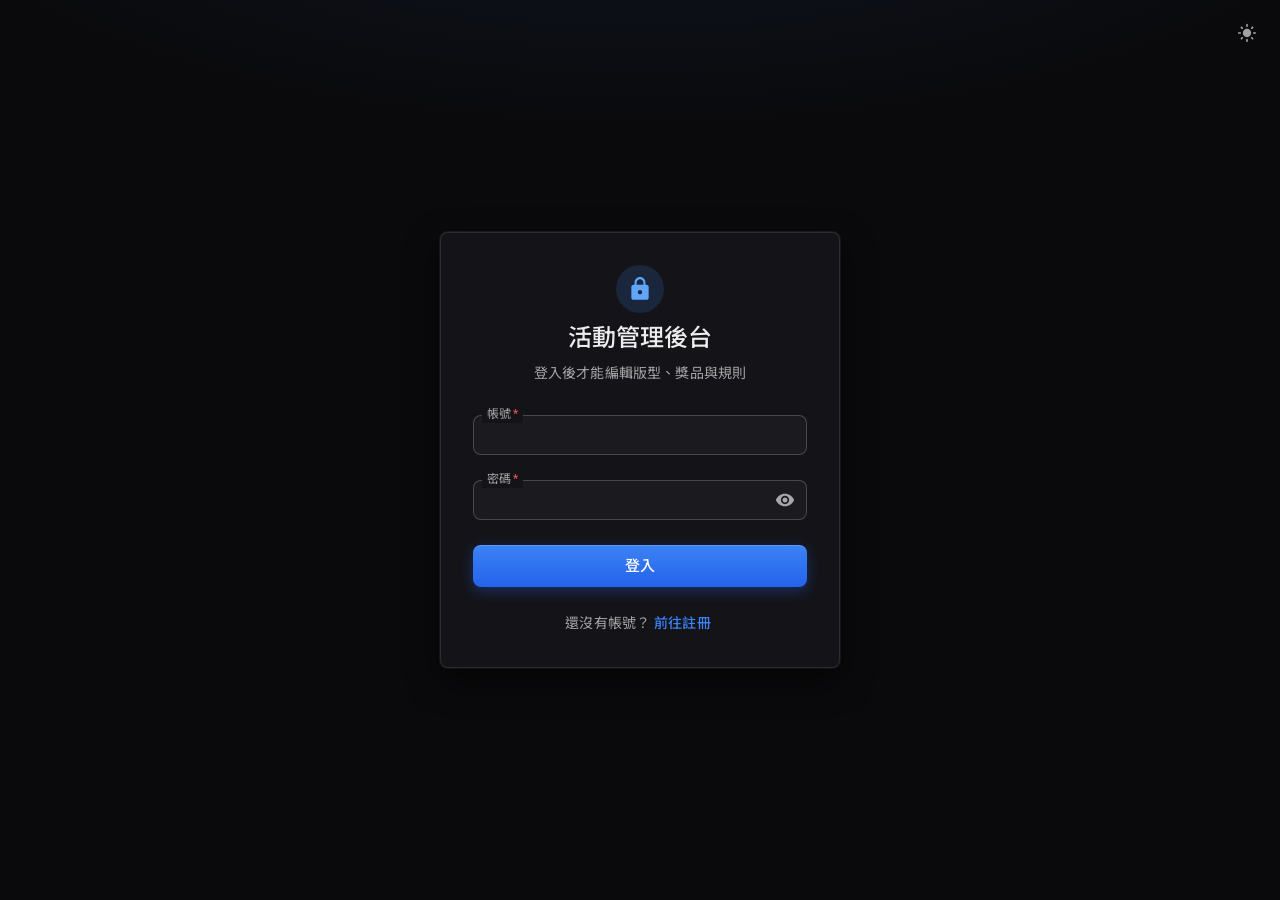
==== commit 1fec5538: "Update v4 新增暗色模式" ====
--- a/app.html
+++ b/app.html
@@ -2,15 +2,16 @@
 <html lang="zh-Hant-TW">
 <head>
   <meta charset="utf-8">
+  <script>try{document.documentElement.dataset.theme=localStorage.getItem("adm-theme")||"dark"}catch(e){document.documentElement.dataset.theme="dark"}</script>
   <meta name="viewport" content="width=device-width, initial-scale=1">
   <meta name="robots" content="noindex">
   <title>活動管理後台</title>
   <link rel="preconnect" href="https://fonts.googleapis.com">
   <link rel="preconnect" href="https://fonts.gstatic.com" crossorigin>
   <link rel="stylesheet" href="https://fonts.googleapis.com/css2?family=Roboto:wght@400;500;700&family=Roboto+Mono&family=Noto+Sans+TC:wght@400;500;700&display=swap">
-  <script type="module" crossorigin src="./assets/app-Fl60VwIV.js"></script>
+  <script type="module" crossorigin src="./assets/app--41HpBt3.js"></script>
   <link rel="modulepreload" crossorigin href="./assets/nav-HXuehuhs.js">
-  <link rel="stylesheet" crossorigin href="./assets/app-CBtC9fUq.css">
+  <link rel="stylesheet" crossorigin href="./assets/app-CzWLrTE1.css">
 </head>
 <body class="adm">
   <script src="./api-config.js"></script>
--- a/assets/app-CzWLrTE1.css
+++ b/assets/app-CzWLrTE1.css
@@ -0,0 +1 @@
+:root{color-scheme:light;--color-primary: #c23a2b;--color-primary-dark: #7d2219;--color-secondary: #2f7f86;--color-secondary-dark: #1f5a60;--color-accent: #c8902c;--color-accent-light: #f3d48a;--color-accent-dark: #8f6216;--color-topbar: #298d9c;--color-text: #2b2420;--color-text-muted: #6b5d50;--color-text-inverse: #ffffff;--color-text-cream: #fff6e0;--color-bg: #f2e6d0;--color-bg-alt: #efe0c2;--color-surface: #fffaf0;--color-border: #d9c39c;--color-overlay: rgba(32, 26, 22, .62);--color-ink-12: rgba(43, 36, 32, .12);--color-ink-15: rgba(43, 36, 32, .15);--color-ink-18: rgba(43, 36, 32, .18);--color-ink-25: rgba(43, 36, 32, .25);--color-ink-55: rgba(43, 36, 32, .55);--font-display: "Noto Serif TC", "Songti TC", "PMingLiU", serif;--font-body: "Noto Sans TC", "PingFang TC", "Microsoft JhengHei", sans-serif;--font-topbar: "Microsoft JhengHei", "PingFang TC", "Noto Sans TC", sans-serif;--font-number: Roboto, "Helvetica Neue", Arial, sans-serif;--font-size-xs: 12px;--font-size-sm: 13px;--font-size-md: 14px;--font-size-base: 15px;--font-size-lg: 17px;--font-size-xl: 18px;--font-size-2xl: 22px;--font-size-3xl: 30px;--font-weight-regular: 400;--font-weight-medium: 500;--font-weight-bold: 700;--font-weight-black: 900;--line-height-tight: 1.1;--line-height-base: 1.6;--space-2xs: 4px;--space-xs: 6px;--space-sm: 8px;--space-md: 10px;--space-lg: 12px;--space-xl: 14px;--space-2xl: 16px;--space-3xl: 24px;--space-section: 34px;--space-page-end: 48px;--gutter-left: max(16px, env(safe-area-inset-left, 0px));--gutter-right: max(16px, env(safe-area-inset-right, 0px));--radius-xs: 4px;--radius-sm: 6px;--radius-md: 8px;--radius-lg: 10px;--radius-xl: 12px;--radius-pill: 20px;--radius-round: 50%;--shadow-figure: drop-shadow(0 6px 6px var(--color-ink-18));--shadow-dock: 0 -6px 16px var(--color-ink-12);--z-board-overlay: 2;--z-dock: 4;--z-header: 5;--z-safe-area: 10;--z-modal: 20;--z-toast: 30;--layout-max-width: 960px;--px: calc(100cqi / 960);--design-width: 960}*,*:before,*:after{box-sizing:border-box}html{padding-top:env(safe-area-inset-top,0px);-webkit-text-size-adjust:100%}body{margin:0;font-family:var(--font-body);font-size:var(--font-size-base);line-height:var(--line-height-base);color:var(--color-text);background-color:var(--color-bg);background-image:radial-gradient(ellipse 60% 30% at 10% 100%,rgba(47,127,134,.12),transparent 70%),radial-gradient(ellipse 50% 25% at 95% 92%,rgba(47,127,134,.1),transparent 70%),radial-gradient(ellipse 70% 40% at 50% 0%,rgba(200,144,44,.12),transparent 70%);background-attachment:fixed}img,svg{max-width:100%}button{margin:0;padding:0;border:0;background:none;font:inherit;color:inherit;cursor:pointer}:focus-visible{outline:3px solid var(--color-accent);outline-offset:2px}[hidden]{display:none!important}.u-visually-hidden{position:absolute;width:1px;height:1px;margin:-1px;padding:0;overflow:hidden;clip:rect(0 0 0 0);white-space:nowrap;border:0}@media (prefers-reduced-motion: reduce){*,*:before,*:after{animation-duration:.01ms!important;transition-duration:.01ms!important}}.adm{--mui-primary: #1976d2;--mui-primary-dark: #1565c0;--mui-primary-light: #42a5f5;--mui-primary-alpha: rgba(25, 118, 210, .08);--mui-primary-alpha-hover: rgba(25, 118, 210, .12);--mui-success: #2e7d32;--mui-success-alpha: rgba(46, 125, 50, .1);--mui-warning: #ed6c02;--mui-warning-text: #e65100;--mui-warning-alpha: rgba(237, 108, 2, .08);--mui-error: #d32f2f;--mui-error-dark: #c62828;--mui-info-bg: #e5f6fd;--mui-info-text: #014361;--mui-info-icon: #0288d1;--mui-text: rgba(0, 0, 0, .87);--mui-text-2: rgba(0, 0, 0, .6);--mui-text-3: rgba(0, 0, 0, .38);--mui-divider: rgba(0, 0, 0, .12);--mui-outline: rgba(0, 0, 0, .23);--mui-hover: rgba(0, 0, 0, .04);--mui-bg: #f5f5f5;--mui-paper: #ffffff;--mui-radius: 4px;--mui-ease: cubic-bezier(.4, 0, .2, 1);--mui-e1: 0 2px 1px -1px rgba(0,0,0,.2), 0 1px 1px 0 rgba(0,0,0,.14), 0 1px 3px 0 rgba(0,0,0,.12);--mui-e2: 0 3px 1px -2px rgba(0,0,0,.2), 0 2px 2px 0 rgba(0,0,0,.14), 0 1px 5px 0 rgba(0,0,0,.12);--mui-e4: 0 2px 4px -1px rgba(0,0,0,.2), 0 4px 5px 0 rgba(0,0,0,.14), 0 1px 10px 0 rgba(0,0,0,.12);--mui-e6: 0 3px 5px -1px rgba(0,0,0,.2), 0 6px 10px 0 rgba(0,0,0,.14), 0 1px 18px 0 rgba(0,0,0,.12);--mui-e8: 0 5px 5px -3px rgba(0,0,0,.2), 0 8px 10px 1px rgba(0,0,0,.14), 0 3px 14px 2px rgba(0,0,0,.12);--mui-e24: 0 11px 15px -7px rgba(0,0,0,.2), 0 24px 38px 3px rgba(0,0,0,.14), 0 9px 46px 8px rgba(0,0,0,.12);min-height:100vh;font-family:Roboto,Noto Sans TC,Helvetica Neue,Arial,sans-serif;font-size:14px;line-height:1.43;letter-spacing:.01071em;color:var(--mui-text);background:var(--mui-bg);background-image:none}.mui-icon{flex:none;width:1.25em;height:1.25em;fill:currentColor}.mui-ripple{position:absolute;border-radius:50%;background:currentColor;opacity:.3;transform:scale(0);pointer-events:none;animation:mui-ripple .55s var(--mui-ease) forwards}@keyframes mui-ripple{to{transform:scale(1);opacity:0}}@keyframes adm-api-pulse{50%{opacity:.25}}@keyframes mui-grow{0%{opacity:0;transform:scale(.75)}}@keyframes mui-fade{0%{opacity:0}}@keyframes mui-snack{0%{opacity:0;transform:scale(.8)}}.adm-sr{position:absolute;width:1px;height:1px;margin:-1px;overflow:hidden;clip:rect(0 0 0 0);white-space:nowrap;border:0}.adm-btn{position:relative;display:inline-flex;align-items:center;justify-content:center;gap:8px;min-width:64px;min-height:36.5px;padding:6px 16px;overflow:hidden;font-size:14px;font-weight:500;line-height:1.75;letter-spacing:.02857em;white-space:nowrap;color:var(--mui-primary);background:transparent;border:0;border-radius:var(--mui-radius);transition:background-color .25s var(--mui-ease),box-shadow .25s var(--mui-ease),border-color .25s var(--mui-ease),color .25s var(--mui-ease)}.adm-btn .mui-icon{width:20px;height:20px;margin-left:-4px}.adm-btn:hover:not(:disabled){background:var(--mui-primary-alpha)}.adm-btn:focus-visible{outline:none;background:var(--mui-primary-alpha-hover)}.adm-btn:disabled{color:var(--mui-text-3);cursor:default;pointer-events:none}.adm-btn--primary{color:#fff;background:var(--mui-primary);box-shadow:var(--mui-e2)}.adm-btn--primary:hover:not(:disabled){background:var(--mui-primary-dark);box-shadow:var(--mui-e4)}.adm-btn--primary:active:not(:disabled){box-shadow:var(--mui-e8)}.adm-btn--primary:focus-visible{background:var(--mui-primary-dark);box-shadow:var(--mui-e6)}.adm-btn--primary:disabled{color:#00000042;background:#0000001f;box-shadow:none}.adm-btn--secondary{padding:5px 15px;border:1px solid rgba(25,118,210,.5)}.adm-btn--secondary:hover:not(:disabled){border-color:var(--mui-primary)}.adm-btn--secondary:disabled{border-color:#0000001f}.adm-btn--ghost{padding:6px 8px}.adm-btn--danger{color:#fff;background:var(--mui-error);box-shadow:var(--mui-e2)}.adm-btn--danger:hover:not(:disabled){background:var(--mui-error-dark);box-shadow:var(--mui-e4)}.adm-btn--small{min-height:30.75px;padding:4px 10px;font-size:13px}.adm-btn--small.adm-btn--secondary{padding:3px 9px}.adm-btn--small.adm-btn--ghost{padding:4px 5px}.adm-btn--small .mui-icon{width:18px;height:18px}.adm-icon-btn{position:relative;display:inline-grid;place-items:center;width:34px;height:34px;overflow:hidden;color:var(--mui-text-2);border-radius:50%;transition:background-color .15s var(--mui-ease)}.adm-icon-btn .mui-icon{width:20px;height:20px}.adm-icon-btn:hover:not(:disabled){background:var(--mui-hover)}.adm-icon-btn:disabled{color:var(--mui-text-3);cursor:default}.adm-icon-btn--danger:hover:not(:disabled){color:var(--mui-error);background:#d32f2f0a}.adm-btn--link{min-width:0;min-height:0;padding:2px 4px;font-size:13px}.adm-panel{min-width:0;overflow:hidden;background:var(--mui-paper);border-radius:var(--mui-radius);box-shadow:var(--mui-e1)}.adm-panel__head{display:flex;flex-wrap:wrap;align-items:center;gap:8px 12px;padding:16px}.adm-panel__title{margin:0 auto 0 0;font-size:1.25rem;font-weight:500;line-height:1.6;letter-spacing:.0075em}.adm-hint{margin:0;padding:8px 16px 16px;font-size:12px;line-height:1.66;letter-spacing:.03333em;color:var(--mui-text-2)}.adm-tag{display:inline-flex;align-items:center;height:24px;padding:0 8px;font-size:12px;line-height:1;white-space:nowrap;color:var(--mui-text);background:#00000014;border-radius:16px}.adm-tag--live{color:#fff;background:var(--mui-success)}.adm-tag--draft{color:var(--mui-warning-text);background:transparent;border:1px solid var(--mui-warning)}.adm-tag--editing{color:var(--mui-primary);background:transparent;border:1px solid var(--mui-primary)}.adm-menu{position:relative}.adm-menu__list{position:absolute;right:0;top:calc(100% + 4px);z-index:1300;display:grid;min-width:220px;padding:8px 0;background:var(--mui-paper);border-radius:var(--mui-radius);box-shadow:var(--mui-e8);transform-origin:top right;animation:mui-grow .2s var(--mui-ease)}.adm-menu__label{padding:8px 16px 4px;font-size:12px;font-weight:500;line-height:2;color:var(--mui-text-2)}.adm-menu__item{position:relative;display:flex;align-items:center;gap:12px;min-height:36px;padding:6px 16px;overflow:hidden;font-size:1rem;text-align:left;color:var(--mui-text)}.adm-menu__item:hover,.adm-menu__item:focus-visible{outline:none;background:var(--mui-hover)}.adm-field{position:relative;display:grid;flex:1 1 180px}.adm-field__label{position:absolute;left:9px;top:-9px;z-index:1;padding:0 5px;font-size:12px;line-height:1.4;color:var(--mui-text-2);background:var(--mui-paper);pointer-events:none;transition:color .2s var(--mui-ease)}.adm-input{height:40px;padding:8.5px 14px;font:inherit;font-size:1rem;color:var(--mui-text);background:transparent;border:1px solid var(--mui-outline);border-radius:var(--mui-radius);transition:border-color .2s var(--mui-ease)}select.adm-input{-webkit-appearance:none;-moz-appearance:none;appearance:none;padding-right:32px;background:url("data:image/svg+xml,%3Csvg xmlns='http://www.w3.org/2000/svg' viewBox='0 0 24 24'%3E%3Cpath d='M7 10l5 5 5-5z' fill='rgba(0,0,0,0.54)'/%3E%3C/svg%3E") right 7px center / 24px no-repeat}.adm-input:hover{border-color:var(--mui-text)}.adm-input:focus-visible{outline:none;border-color:var(--mui-primary);box-shadow:inset 0 0 0 1px var(--mui-primary)}.adm-field:focus-within .adm-field__label{color:var(--mui-primary)}.adm-tabs{display:flex;min-height:48px;padding:0 8px;overflow-x:auto;border-bottom:1px solid var(--mui-divider);scrollbar-width:none}.adm-tabs::-webkit-scrollbar{display:none}.adm-tab{position:relative;flex:0 0 auto;display:inline-flex;align-items:center;gap:6px;min-width:72px;min-height:48px;padding:12px 16px;overflow:hidden;font-size:14px;font-weight:500;line-height:1.25;letter-spacing:.02857em;color:var(--mui-text-2);transition:color .25s var(--mui-ease)}.adm-tab:after{content:"";position:absolute;left:0;right:0;bottom:0;height:2px;background:var(--mui-primary);transform:scaleX(0);transition:transform .3s var(--mui-ease)}.adm-tab:hover{color:var(--mui-text)}.adm-tab.is-active{color:var(--mui-primary)}.adm-tab.is-active:after{transform:scaleX(1)}.adm-tab__count{display:inline-grid;place-items:center;min-width:20px;height:20px;padding:0 6px;font-size:12px;font-weight:500;color:#fff;background:var(--mui-warning);border-radius:10px}.adm-group-title{margin:8px 0 0;font-size:12px;font-weight:500;line-height:2.66;letter-spacing:.08333em;color:var(--mui-text-2)}.adm-seg{display:inline-flex;border-radius:var(--mui-radius)}.adm-seg__btn{position:relative;display:inline-flex;align-items:center;gap:6px;min-height:32px;padding:5px 11px;overflow:hidden;font-size:13px;font-weight:500;line-height:1.75;letter-spacing:.02857em;color:var(--mui-text-2);border:1px solid var(--mui-divider);transition:background-color .15s var(--mui-ease),color .15s var(--mui-ease)}.adm-seg__btn+.adm-seg__btn{margin-left:-1px}.adm-seg__btn:first-child{border-radius:var(--mui-radius) 0 0 var(--mui-radius)}.adm-seg__btn:last-child{border-radius:0 var(--mui-radius) var(--mui-radius) 0}.adm-seg__btn .mui-icon{width:18px;height:18px}.adm-seg__btn:hover{background:var(--mui-hover)}.adm-seg__btn.is-active{color:var(--mui-primary);background:var(--mui-primary-alpha)}.adm-seg__btn.is-active:hover{background:var(--mui-primary-alpha-hover)}.adm-dialog{position:fixed;top:0;right:0;bottom:0;left:0;z-index:1300;display:grid;place-items:center;padding:32px;background:#00000080;animation:mui-fade 225ms var(--mui-ease)}.adm-dialog__panel{display:flex;flex-direction:column;width:min(600px,100%);max-height:calc(100% - 64px);overflow:hidden;background:var(--mui-paper);border-radius:var(--mui-radius);box-shadow:var(--mui-e24)}.adm-dialog__title{margin:0;padding:16px 24px;font-size:1.25rem;font-weight:500;line-height:1.6;letter-spacing:.0075em}.adm-dialog__body{flex:1 1 auto;padding:0 24px 20px;overflow-y:auto;font-size:1rem;line-height:1.5;color:var(--mui-text-2)}.adm-dialog__body p{margin:0 0 8px}.adm-dialog__body b{color:var(--mui-text);font-weight:500}.adm-dialog__actions{display:flex;flex-wrap:wrap;justify-content:flex-end;gap:8px;padding:8px}.adm-diff{display:grid;margin:8px 0 0;padding:0;list-style:none;border:1px solid var(--mui-divider);border-radius:var(--mui-radius)}.adm-diff__item{display:grid;grid-template-columns:1fr 64px 20px 64px;align-items:center;gap:8px;padding:8px 16px;font-size:14px;color:var(--mui-text)}.adm-diff__item+.adm-diff__item{border-top:1px solid var(--mui-divider)}.adm-diff__arrow{display:grid;place-items:center;color:var(--mui-text-3)}.adm-toast{position:fixed;left:24px;bottom:24px;z-index:1400;display:flex;align-items:center;gap:12px;min-width:288px;max-width:min(560px,calc(100vw - 48px));padding:6px 16px;min-height:48px;font-size:14px;line-height:1.43;color:#fff;background:#323232;border-radius:var(--mui-radius);box-shadow:var(--mui-e6);animation:mui-snack 225ms var(--mui-ease)}.adm-toast.is-error{background:var(--mui-error)}@media (max-width: 899px){.adm-toast{left:8px;right:8px;bottom:8px;min-width:0;max-width:none}}.adm-tabs--full .adm-tab{flex:1 1 0;justify-content:center}.adm-tab .mui-icon{width:20px;height:20px}.adm-editor{display:grid;gap:12px;padding:0 16px 16px}.adm-form{display:grid;gap:20px;padding-top:8px}.adm-field--block{flex:none}.adm-input--multi{height:auto;min-height:80px;line-height:1.5;resize:vertical}.adm-field__helper{display:flex;justify-content:space-between;gap:12px;margin:3px 14px 0;font-size:12px;line-height:1.66;letter-spacing:.03333em;color:var(--mui-text-2)}.adm-field__helper [data-count]{flex:none}.adm-field.is-error .adm-field__label,.adm-field.is-error .adm-field__helper{color:var(--mui-error)}.adm-field.is-error .adm-input{border-color:var(--mui-error)}.adm-field.is-error .adm-input:focus-visible{box-shadow:inset 0 0 0 1px var(--mui-error)}.adm-diff__item--head{display:block;background:#fafafa}.adm-diff__sub{font-size:12px;color:var(--mui-text-2)}.adm-alert{display:flex;gap:12px;padding:6px 16px;font-size:14px;line-height:1.5;border-radius:var(--mui-radius)}.adm-alert>.mui-icon{width:22px;height:22px;flex:none;margin-top:7px}.adm-alert>div{padding:8px 0}.adm-alert ul{margin:2px 0 0;padding-left:18px}.adm-alert b{font-weight:500}.adm-alert a{color:inherit;font-weight:500}.adm-alert--error{color:#5f2120;background:#fdeded}.adm-alert--error>.mui-icon{color:var(--mui-error)}.adm-alert--warning{color:#663c00;background:#fff4e5}.adm-alert--warning>.mui-icon{color:var(--mui-warning)}.adm-alert--warning ul{padding-left:0;list-style:none}.adm-alert--warning li+li{margin-top:4px}.adm-dialog__body .adm-alert{margin-top:8px}.adm-group-title small{margin-left:8px;font-weight:400;letter-spacing:0;text-transform:none}.adm-hint--flush{padding:0}.adm-field--num{max-width:280px}.adm-input--adorn{display:flex;align-items:center;gap:8px;padding-top:0;padding-bottom:0}.adm-input--adorn input{flex:1;min-width:0;height:38px;padding:0;font:inherit;color:inherit;background:none;border:0;outline:0}.adm-input--adorn span{flex:none;font-size:14px;color:var(--mui-text-2)}.adm-input--adorn:focus-within{border-color:var(--mui-primary);box-shadow:inset 0 0 0 1px var(--mui-primary)}.adm-field.is-changed .adm-input{border-color:var(--mui-warning)}.adm-form-row{display:flex;flex-wrap:wrap;gap:16px;padding-top:8px}.adm-form-row .adm-field{flex:1 1 200px}.adm-field--block:first-of-type{margin-top:8px}.adm-table-wrap{overflow-x:auto;border:1px solid var(--mui-divider);border-radius:var(--mui-radius)}.adm-table{width:100%;font-size:14px;border-collapse:collapse}.adm-table th{padding:8px 12px;font-size:12px;font-weight:500;text-align:left;color:var(--mui-text-2);background:#fafafa;border-bottom:1px solid var(--mui-divider)}.adm-table td{padding:6px 12px;border-bottom:1px solid var(--mui-divider)}.adm-table tbody tr:hover{background:var(--mui-hover)}.adm-table tbody tr.is-changed{background:var(--mui-warning-alpha)}.adm-table tfoot td{font-weight:500;border-bottom:0}.adm-table tfoot small{font-weight:400;color:var(--mui-text-2)}.adm-table tfoot tr.is-error td{color:var(--mui-error);background:#fdeded}.adm-table .is-num{text-align:right;white-space:nowrap}.adm-table__name{color:var(--mui-text-2)}.adm-input--cell{width:72px;height:32px;padding:4px 8px;text-align:right}.adm-input--sm{height:32px;padding:4px 32px 4px 10px;font-size:14px}.adm-switch{position:relative;display:inline-flex;align-items:center;gap:4px;font-size:14px;cursor:pointer}.adm-switch input{position:absolute;opacity:0;width:1px;height:1px}.adm-switch__track{position:relative;width:58px;height:38px;flex:none}.adm-switch__track:before{content:"";position:absolute;top:12px;right:12px;bottom:12px;left:12px;border-radius:7px;background:#00000061;transition:background-color .15s var(--mui-ease)}.adm-switch__track:after{content:"";position:absolute;top:9px;left:9px;width:20px;height:20px;border-radius:50%;background:#fff;box-shadow:var(--mui-e1);transition:transform .15s var(--mui-ease),background-color .15s var(--mui-ease)}.adm-switch input:checked+.adm-switch__track:before{background:#1976d280}.adm-switch input:checked+.adm-switch__track:after{background:var(--mui-primary);transform:translate(20px)}.adm-switch input:focus-visible+.adm-switch__track:after{box-shadow:0 0 0 9px var(--mui-primary-alpha-hover)}.adm-chips{display:flex;flex-wrap:wrap;gap:8px}.adm-chip{position:relative;display:inline-flex;align-items:center;gap:4px;height:32px;padding:0 12px;overflow:hidden;font-size:13px;color:var(--mui-text);background:transparent;border:1px solid var(--mui-outline);border-radius:16px;transition:background-color .15s var(--mui-ease)}.adm-chip .mui-icon{width:18px;height:18px;margin-left:-4px}.adm-chip:hover{background:var(--mui-hover)}.adm-chip.is-on{color:#fff;background:var(--mui-primary);border-color:var(--mui-primary)}.adm-field--inline{flex:none}.adm-req{margin-left:2px;color:#f7595a}.adm-auth__pwd{position:relative;display:grid}.adm-auth__pwd .adm-input{padding-right:48px}.adm-auth__eye{position:absolute;right:4px;top:50%;transform:translateY(-50%);display:grid;place-items:center;width:36px;height:36px;padding:0;color:var(--mui-text-2);background:none;border:0;border-radius:50%;cursor:pointer}.adm-auth__eye:hover{background:var(--mui-hover)}.adm-auth__eye:focus-visible{outline:2px solid var(--mui-primary);outline-offset:-2px}.adm-auth__eye .mui-icon{width:20px;height:20px}.adm-alert--success{color:#1e4620;background:#edf7ed}.adm-alert--success>.mui-icon{color:var(--mui-success)}.adm-alert--info{color:#014361;background:#e5f6fd}.adm-alert--info>.mui-icon{color:#0288d1}.adm-menu__item{width:100%;background:none;border:0;font:inherit;font-size:14px;cursor:pointer}.adm-dialog__panel--form{width:min(520px,100%)}.adm-dialog__panel--sm{width:min(400px,100%)}main:focus{outline:none}@media (max-width: 899px){.adm-toast{bottom:calc(var(--adm-bar-h) + 8px + env(safe-area-inset-bottom))!important}.adm-dialog{padding:16px;align-items:end}.adm-dialog__panel{max-height:calc(100% - 16px)}.adm-dialog__actions{padding:12px 16px calc(12px + env(safe-area-inset-bottom))}.adm-dialog__actions .adm-btn{flex:1 1 0;justify-content:center;min-height:48px}}@media (pointer: coarse),(max-width: 899px){.adm-btn{min-height:44px}.adm-btn--small{min-height:40px}.adm-icon-btn{min-width:44px;min-height:44px}.adm-input{min-height:44px;font-size:16px}.adm-seg__btn{min-height:40px}.adm-tab{min-height:48px}.adm-chip{min-height:36px}.adm-auth__eye{width:44px;height:44px}.adm-menu__item{min-height:44px}}.adm-table th{white-space:nowrap}.adm-tag,.adm-grade{justify-content:center;line-height:1;text-align:center;white-space:nowrap}.adm-kv{display:grid;margin:0}.adm-kv__row{display:grid;grid-template-columns:96px 1fr;gap:12px;padding:10px 0;border-bottom:1px solid var(--mui-divider)}.adm-kv__row:last-child{border-bottom:0}.adm-kv dt{font-size:13px;color:var(--mui-text-2)}.adm-kv dd{margin:0;color:var(--mui-text)}.adm-kv__row{align-items:center}.adm-tag,.adm-grade,.adm-api,.adm-live,.adm-role,.adm-pchip,.adm-audit__act,.adm-users .adm-tag{display:inline-flex;align-items:center;justify-content:center;height:24px;line-height:1;white-space:nowrap;vertical-align:middle;box-sizing:border-box}.adm-dialog__actions .adm-dialog__dismiss{margin-right:auto;color:var(--mui-text-2)}.adm-dialog__actions .adm-dialog__dismiss:hover:not(:disabled){color:var(--mui-text);background:var(--mui-hover)}.adm-dialog__actions{display:grid;grid-auto-flow:column;grid-auto-columns:minmax(0,1fr)}.adm-dialog__actions .adm-btn{min-width:0;justify-content:center}.adm-dialog__actions .adm-dialog__dismiss{margin-right:0}.adm-topbar{position:sticky;top:0;z-index:1100;display:grid;grid-template-columns:minmax(0,1fr) auto auto;align-items:center;gap:8px 24px;min-height:64px;padding:8px 24px;background:var(--mui-paper);box-shadow:var(--mui-e4)}.adm-topbar__where{display:flex;align-items:center;gap:16px;min-width:0}.adm-crumbs{display:flex;flex-wrap:wrap;align-items:center;gap:4px;font-size:13px;color:var(--mui-text-2)}.adm-crumbs .mui-icon{width:16px;height:16px;color:var(--mui-text-3)}.adm-crumbs__link{color:inherit;text-decoration:none}.adm-crumbs__link:hover{text-decoration:underline}.adm-topbar__title{margin:0;font-size:1.25rem;font-weight:500;line-height:1.6;letter-spacing:.0075em}.adm-topbar__status{display:grid;justify-items:end;gap:4px}.adm-live{display:inline-flex;align-items:center;gap:6px;height:24px;padding:0 10px 0 8px;font-size:13px;color:var(--mui-success);background:var(--mui-success-alpha);border-radius:16px}.adm-live:before{content:"";width:8px;height:8px;border-radius:50%;background:var(--mui-success)}.adm-save{font-size:12px;color:var(--mui-text-2)}.adm-topbar__chips{display:inline-flex;flex-wrap:wrap;justify-content:flex-end;gap:6px}.adm-api{display:inline-flex;align-items:center;gap:6px;height:24px;padding:0 10px 0 8px;font:inherit;font-size:13px;color:var(--mui-text-2);background:#0000000f;border:0;border-radius:16px;cursor:default}.adm-api:before{content:"";width:8px;height:8px;flex:none;border-radius:50%;background:currentColor}.adm-api[data-state=connected],.adm-api[data-state=synced]{color:var(--mui-primary);background:var(--mui-primary-alpha)}.adm-api[data-state=connecting]:before,.adm-api[data-state=syncing]:before{animation:adm-api-pulse 1s ease-in-out infinite}.adm-api[data-state=error]{color:var(--mui-error);background:#fdeded;cursor:pointer}@media (prefers-reduced-motion: reduce){.adm-api:before{animation:none!important}}@media (max-width: 899px){.adm-topbar__chips{justify-content:flex-start}}.adm-save.is-dirty{color:var(--mui-warning-text);font-weight:500}.adm-topbar__actions{display:flex;gap:8px}.adm-scope{display:flex;gap:12px;margin:24px 24px 0;padding:6px 16px;font-size:14px;line-height:1.43;color:var(--mui-info-text);background:var(--mui-info-bg);border-radius:var(--mui-radius)}.adm-scope .mui-icon{width:22px;height:22px;margin-top:7px;color:var(--mui-info-icon)}.adm-scope__text{padding:8px 0}.adm-scope strong{font-weight:500}@media (max-width: 899px){.adm-topbar{grid-template-columns:minmax(0,1fr) auto;padding:8px 16px}.adm-topbar__status{justify-items:end}.adm-topbar__actions{flex-wrap:wrap}.adm-scope{margin:16px 16px 0}}.adm-pagenav{position:fixed;inset:0 auto 0 0;z-index:1200;display:flex;flex-direction:column;width:var(--adm-side-w);background:var(--mui-paper);border-right:1px solid var(--mui-divider)}.adm-side__head{display:flex;align-items:center;gap:8px;min-height:64px;padding:8px 12px 8px 20px;border-bottom:1px solid var(--mui-divider)}.adm-side__brand{display:flex;align-items:center;gap:10px;min-width:0;font-size:15px;font-weight:700;color:var(--mui-text)}.adm-side__brand .mui-icon{width:28px;height:28px;flex:none;color:var(--mui-primary)}.adm-side__close{display:none;margin-left:auto}.adm-side__body{flex:1 1 auto;overflow-y:auto;padding:8px 12px}.adm-side__group+.adm-side__group{margin-top:8px;padding-top:8px;border-top:1px solid var(--mui-divider)}.adm-side__label{margin:8px 12px 4px;font-size:12px;font-weight:500;letter-spacing:.04em;color:var(--mui-text-2)}.adm-pagenav__link{position:relative;display:flex;align-items:center;gap:14px;width:100%;min-height:48px;margin:2px 0;padding:8px 12px;font:inherit;font-size:14px;font-weight:500;text-align:left;color:var(--mui-text-2);text-decoration:none;background:none;border:0;border-radius:var(--mui-radius);cursor:pointer;transition:color .2s var(--mui-ease),background-color .2s var(--mui-ease)}.adm-pagenav__link>.mui-icon{width:22px;height:22px;flex:none}.adm-pagenav__link:hover{color:var(--mui-text);background:var(--mui-hover)}.adm-pagenav__link:focus-visible{outline:2px solid var(--mui-primary);outline-offset:-2px}.adm-pagenav__link.is-active{color:var(--mui-primary);background:var(--mui-primary-alpha)}.adm-pagenav__link.is-active:before{content:"";position:absolute;left:-12px;top:8px;bottom:8px;width:4px;border-radius:0 4px 4px 0;background:var(--mui-primary)}.adm-side__text{display:grid;min-width:0;line-height:1.3}.adm-side__text small{font-size:12px;font-weight:400;color:var(--mui-text-2)}.adm-side__foot{padding:8px 12px 12px;border-top:1px solid var(--mui-divider)}.adm-user{display:grid;grid-template-columns:36px minmax(0,1fr);align-items:center;gap:4px 10px}.adm-user__avatar{display:grid;place-items:center;width:36px;height:36px;border-radius:50%;color:var(--mui-primary);background:var(--mui-primary-alpha)}.adm-user__avatar .mui-icon{width:20px;height:20px}.adm-user__name{display:grid;min-width:0;font-size:14px;line-height:1.35}.adm-user__name b{overflow:hidden;font-weight:500;text-overflow:ellipsis;white-space:nowrap;color:var(--mui-text)}.adm-user__name small{font-size:12px;color:var(--mui-text-2)}.adm-user .adm-pagenav__logout{grid-column:1 / -1}.adm-link{margin-top:16px}.adm-link__label{display:block;margin-bottom:4px;font-size:.75rem;color:var(--mui-text-2)}.adm-link__row{display:flex;gap:8px;align-items:center}.adm-link__url{flex:1 1 auto;min-width:0;font-family:ui-monospace,SFMono-Regular,Menlo,monospace;font-size:.8125rem}.adm-locked body{visibility:hidden}.adm-pagenav__logout:disabled{opacity:.5;cursor:default}#btnPublish:disabled{cursor:not-allowed}[data-can-create=false] #btnNewStyle,[data-can-create=false] [data-dup],[data-can-delete=false] [data-del]{display:none}[data-can-edit=false] #btnSave,[data-can-edit=false] #btnCancel{opacity:.38;pointer-events:none}.adm-permnote{margin:16px 24px 0}.adm-noaccess{display:grid;justify-items:center;gap:12px;margin:64px auto;padding:0 24px;max-width:480px;text-align:center;color:var(--mui-text-2)}.adm-noaccess>.mui-icon{width:48px;height:48px;color:var(--mui-text-3)}.adm-noaccess h2{margin:0;font-size:1.25rem;font-weight:500;color:var(--mui-text)}.adm-noaccess p{margin:0 0 8px}.adm{--adm-side-w: 248px;--adm-bar-h: 0px}body.adm:has(>.adm-pagenav){padding-left:var(--adm-side-w)}.adm-pagenav__link[hidden],.adm-scrim[hidden]{display:none!important}.adm-skip:not(:focus){clip-path:inset(50%);width:1px;height:1px;overflow:hidden;padding:0}.adm-skip{position:fixed;left:8px;top:-60px;z-index:2000;padding:10px 16px;color:#fff;background:var(--mui-primary);border-radius:var(--mui-radius);text-decoration:none}.adm-skip:focus{top:8px}.adm-menu-btn{display:none;flex:none}.adm-scrim{position:fixed;top:0;right:0;bottom:0;left:0;z-index:1190;background:#00000073;animation:mui-fade .2s var(--mui-ease)}.adm-scope{flex-wrap:wrap;align-items:flex-start}.adm-scope__text{flex:1 1 0;min-width:0}.adm-scope__more{display:none;min-height:36px;margin:0 0 4px 34px;padding:4px 0;font:inherit;font-size:13px;font-weight:500;color:var(--mui-info-text);background:none;border:0;text-decoration:underline;cursor:pointer}@media (min-width: 900px) and (max-width: 1199px){.adm{--adm-side-w: 80px}.adm-side__head{justify-content:center;padding:8px}.adm-side__brand>span,.adm-side__label{display:none}.adm-side__body{padding:8px}.adm-pagenav__link{flex-direction:column;justify-content:center;gap:4px;min-height:64px;padding:8px 4px;font-size:12px;text-align:center}.adm-pagenav__link.is-active:before{left:-8px}.adm-side__text small{display:none}.adm-side__foot{padding:8px}.adm-user{grid-template-columns:1fr;justify-items:center}.adm-user__name{display:none}.adm-user .adm-pagenav__logout{grid-column:1}}@media (max-width: 899px){.adm{--adm-side-w: 0px;--adm-bar-h: 72px}.adm-pagenav{width:min(300px,86vw);box-shadow:var(--mui-e16, 0 8px 10px -5px rgba(0,0,0,.2), 0 16px 24px 2px rgba(0,0,0,.14), 0 6px 30px 5px rgba(0,0,0,.12));transform:translate(-105%);visibility:hidden;transition:transform 225ms var(--mui-ease),visibility 0s linear 225ms}.adm-nav-open .adm-pagenav{transform:none;visibility:visible;transition:transform 225ms var(--mui-ease)}.adm-nav-open body{overflow:hidden}.adm-side__close{display:inline-grid}.adm-menu-btn{display:inline-grid;margin-left:-8px}.adm-topbar__where{gap:8px}body.adm:has(.adm-topbar__actions){padding-bottom:calc(var(--adm-bar-h) + env(safe-area-inset-bottom))}.adm-topbar__actions{position:fixed;left:0;right:0;bottom:0;z-index:1150;display:grid;grid-template-columns:auto 1fr 1fr;gap:8px;padding:12px 16px calc(12px + env(safe-area-inset-bottom));background:var(--mui-paper);box-shadow:0 -2px 8px #0000001f}.adm-topbar__actions .adm-btn{justify-content:center;min-height:48px}.adm-topbar__actions #btnCancel{padding:0 12px}.adm-scope:not(.is-open) .adm-scope__text{display:-webkit-box;-webkit-line-clamp:2;-webkit-box-orient:vertical;overflow:hidden;padding-bottom:0;margin-bottom:4px}.adm-scope__more{display:inline-block;flex-basis:100%;text-align:left}}@media (max-width: 599px){.adm-topbar__actions #btnCancel span:not(.mui-icon){display:none}.adm-crumbs{font-size:12px}.adm-topbar__title{font-size:1.125rem}}.adm-crumbbar{margin:16px 24px 0}.adm-crumbbar+.adm-scope{margin-top:12px}.adm-crumbbar+.adm-perm{padding-top:12px}@media (max-width: 899px){.adm-crumbbar{margin:12px 16px 0}.adm-crumbbar+.adm-scope{margin-top:8px}}.adm-live,.adm-api{justify-content:center;line-height:1;white-space:nowrap}.adm-api{cursor:pointer}.adm-api:hover{filter:brightness(.96)}.adm-api:focus-visible{outline:2px solid var(--mui-primary);outline-offset:2px}.adm-api--static{cursor:default;pointer-events:none}.adm-kv__url{font-family:Roboto Mono,ui-monospace,monospace;font-size:12px;word-break:break-all;color:var(--mui-text-2)}.adm-kv__err{color:var(--mui-error)}@media (max-width: 899px){.adm-topbar{position:sticky;top:0;min-height:56px;column-gap:8px}.adm-topbar__title{white-space:nowrap;overflow:hidden;text-overflow:ellipsis}.adm-topbar__where>:last-child{min-width:0}.adm-topbar__chips{justify-content:flex-end}.adm-topbar__status .adm-save{text-align:right}}.adm-live[hidden]{display:none!important}.adm-layout{display:grid;grid-template-columns:296px minmax(380px,1fr) minmax(420px,1.15fr);grid-template-areas:"styles assets preview";align-items:start;gap:24px;padding:24px}.adm-styles{grid-area:styles}.adm-assets{grid-area:assets}.adm-preview{grid-area:preview;position:sticky;top:88px}.adm-assets__head{align-items:flex-end;padding-top:20px}.adm-assets__meta{display:flex;flex-wrap:wrap;gap:16px;width:100%}.adm-assets__body{display:grid;gap:12px;padding:16px}.adm-slot{display:grid;grid-template-columns:128px minmax(0,1fr);gap:16px;padding:12px;background:var(--mui-paper);border:1px solid var(--mui-divider);border-radius:var(--mui-radius);transition:border-color .2s var(--mui-ease),background-color .2s var(--mui-ease),box-shadow .2s var(--mui-ease)}.adm-slot:hover{box-shadow:var(--mui-e1)}.adm-slot.is-changed{border-color:#ed6c0280;background:var(--mui-warning-alpha)}.adm-slot.is-dragover{border:2px dashed var(--mui-primary);background:var(--mui-primary-alpha);padding:11px}.adm-slot__thumb{display:grid;place-items:center;aspect-ratio:4 / 3;overflow:hidden;background:conic-gradient(#eee 25%,#fff 0,#fff 50%,#eee 0,#eee 75%,#fff 0) 0 0 / 14px 14px;border-radius:var(--mui-radius)}.adm-slot__thumb img{max-width:100%;max-height:100%;object-fit:contain}.adm-slot__empty{font-size:12px;color:var(--mui-text-3)}.adm-slot__info{display:grid;align-content:start;gap:2px;min-width:0}.adm-slot__name{display:flex;flex-wrap:wrap;align-items:center;gap:8px;font-size:1rem;font-weight:500;line-height:1.5}.adm-slot__spec,.adm-slot__file{font-size:12px;line-height:1.66;letter-spacing:.03333em;color:var(--mui-text-2);overflow-wrap:anywhere}.adm-slot__warn{display:flex;gap:6px;margin:4px 0 0;font-size:12px;line-height:1.66;color:var(--mui-warning-text)}.adm-slot__actions{display:flex;flex-wrap:wrap;align-items:center;gap:4px 8px;margin-top:8px}.adm-color{display:grid;grid-template-columns:40px 1fr auto;align-items:center;gap:12px;padding:8px 12px;border:1px solid var(--mui-divider);border-radius:var(--mui-radius);transition:border-color .2s var(--mui-ease),background-color .2s var(--mui-ease)}.adm-color:hover{border-color:var(--mui-outline)}.adm-color.is-changed{border-color:#ed6c0280;background:var(--mui-warning-alpha)}.adm-color input[type=color]{width:40px;height:40px;padding:0;border:0;border-radius:50%;background:none;box-shadow:var(--mui-e1);cursor:pointer}.adm-color input[type=color]::-webkit-color-swatch-wrapper{padding:0}.adm-color input[type=color]::-webkit-color-swatch{border:0;border-radius:50%}.adm-color label{font-size:14px;line-height:1.43}.adm-color label b{font-weight:500}.adm-color__hex{font-family:Roboto Mono,ui-monospace,Menlo,monospace;font-size:12px;color:var(--mui-text-2)}.adm-color__ratio{margin-left:8px;font-size:12px;color:var(--mui-text-2)}.adm-color.is-low .adm-color__ratio{color:var(--mui-warning-text);font-weight:500}.adm-preview__stage{position:relative;height:calc(100vh - 230px);min-height:420px;overflow:hidden;background:#eee;border-top:1px solid var(--mui-divider);border-bottom:1px solid var(--mui-divider)}.adm-preview__frame{position:absolute;top:0;left:50%;transform-origin:top center;background:#fff;box-shadow:var(--mui-e8)}.adm-preview__frame iframe{display:block;width:100%;height:100%;border:0}.adm-preview.is-mobile .adm-preview__frame{border-radius:28px;overflow:hidden;outline:10px solid #212121}.adm-preview__note{display:flex;align-items:center;gap:8px;margin:0;padding:12px 16px;font-size:12px;line-height:1.66;letter-spacing:.03333em;color:var(--mui-text-2)}.adm-preview.is-live .adm-preview__note{color:var(--mui-success)}@media (max-width: 1439px){.adm-layout{grid-template-columns:minmax(0,1fr) minmax(360px,1fr);grid-template-areas:"styles styles" "assets preview"}.adm-styles .adm-hint{display:none}}@media (max-width: 899px){.adm-layout{grid-template-columns:minmax(0,1fr);grid-template-areas:"styles" "assets" "preview";gap:16px;padding:16px}.adm-preview{position:static}.adm-preview__stage{height:70vh}.adm-slot{grid-template-columns:96px minmax(0,1fr)}}.adm-grade{display:inline-grid;place-items:center;height:24px;padding:0 6px;font-size:12px;font-weight:700;color:#fff;background:var(--mui-primary);border-radius:10px}.adm-grade--last{background:var(--mui-error)}.adm-slot__thumb--lg{aspect-ratio:1}.adm-slot:has(.adm-slot__thumb--lg){grid-template-columns:160px minmax(0,1fr)}.adm-inline{display:flex;flex-wrap:wrap;align-items:stretch;gap:12px}.adm-inline__item{display:grid;gap:6px}.adm-inline__label{font-size:12px;color:var(--mui-text-2)}.adm-color--inline{grid-template-columns:40px auto;flex:0 1 220px}@media (max-width: 899px){.adm-slot:has(.adm-slot__thumb--lg){grid-template-columns:112px minmax(0,1fr)}}.adm-grade--A{background:#c62828}.adm-grade--B{background:#ef6c00}.adm-grade--C{background:#2e7d32}.adm-grade--D{background:#1565c0}.adm-grade--E{background:#6a1b9a}.adm-grade--F{background:#6b7280}.adm-inline__label small{display:block;font-size:12px;color:var(--mui-text-3)}.adm-auth{display:grid;place-items:center;min-height:100vh;padding:32px 16px}.adm-auth__card{width:min(400px,100%);padding:32px 32px 24px;background:var(--mui-paper);border-radius:8px;box-shadow:var(--mui-e2)}.adm-auth__head{display:grid;justify-items:center;gap:8px;margin-bottom:24px;text-align:center}.adm-auth__logo{display:grid;place-items:center;width:48px;height:48px;border-radius:50%;color:#fff;background:var(--mui-primary)}.adm-auth__logo .mui-icon{width:26px;height:26px}.adm-auth__title{margin:0;font-size:1.5rem;font-weight:500}.adm-auth__sub{margin:0;font-size:14px;color:var(--mui-text-2)}.adm-auth__form{display:grid;gap:22px}.adm-auth__form .adm-alert{margin:0}.adm-auth__form .adm-input{width:100%}.adm-auth__submit{width:100%;height:42px;font-size:15px}.adm-auth__switch{margin:16px 0 0;font-size:14px;text-align:center;color:var(--mui-text-2)}.adm-auth__switch a{color:var(--mui-primary);font-weight:500;text-decoration:none}.adm-auth__switch a:hover{text-decoration:underline}.adm-auth__rules{display:grid;gap:2px;margin:4px 0 0;padding:0 14px;list-style:none;font-size:12px;color:var(--mui-text-2)}.adm-auth__rules li:before{content:"○";display:inline-block;width:16px}.adm-auth__rules li.is-ok{color:var(--mui-success)}.adm-auth__rules li.is-ok:before{content:"✓"}.adm-auth__switch a{display:inline-block;padding:10px 4px}.adm-auth__theme{position:fixed;top:16px;right:16px;z-index:10}.adm-styles__list{display:grid;gap:8px;margin:0;padding:0 16px 8px;list-style:none}.adm-style{display:grid;grid-template-columns:88px minmax(0,1fr);gap:12px;width:100%;padding:8px;text-align:left;border:1px solid var(--mui-divider);border-radius:var(--mui-radius);background:var(--mui-paper);transition:background-color .15s var(--mui-ease),border-color .15s var(--mui-ease)}.adm-style:hover{background:var(--mui-hover)}.adm-style.is-selected{border-color:var(--mui-primary);background:var(--mui-primary-alpha);box-shadow:inset 0 0 0 1px var(--mui-primary)}.adm-thumb{position:relative;aspect-ratio:960 / 991;overflow:hidden;border-radius:var(--mui-radius);background:#eee center / cover no-repeat}.adm-thumb img{position:absolute;height:auto}.adm-thumb__title{left:12%;top:22%;width:76%}.adm-thumb__ribbon{left:14%;top:43%;width:72%}.adm-style__info{display:grid;align-content:start;gap:4px;min-width:0}.adm-style__name{overflow:hidden;padding:0;text-align:left;font-size:1rem;font-weight:500;line-height:1.5;letter-spacing:.00938em;text-overflow:ellipsis;white-space:nowrap;color:var(--mui-text)}.adm-style__name:hover{text-decoration:none;background:none;color:var(--mui-primary)}.adm-style__meta{font-size:12px;color:var(--mui-text-2)}.adm-style__tags{display:flex;flex-wrap:wrap;gap:4px}.adm-style__ops{display:flex;gap:0;margin:-2px 0 -6px -8px}.adm-colorgroup{display:grid;gap:12px;padding:16px;border:1px solid var(--mui-divider);border-radius:var(--mui-radius)}.adm-colorgroup__head{display:flex;flex-wrap:wrap;align-items:flex-start;justify-content:space-between;gap:8px}.adm-colorgroup__head b{font-size:1rem;font-weight:500}.adm-colorgroup__note{display:block;font-size:12px;color:var(--mui-text-2)}.adm-colorgroup__links{display:flex;flex-wrap:wrap;gap:0}.adm-colorgroup__list{display:grid;grid-template-columns:repeat(auto-fill,minmax(220px,1fr));gap:8px}.adm-sample-row{display:grid;grid-template-columns:repeat(auto-fit,minmax(150px,1fr));gap:8px}.adm-sample{position:relative;overflow:hidden;font-size:13px;line-height:1.6;border:2px solid;border-radius:8px}.adm-sample__cap{padding:2px 8px;font-size:12px;color:var(--mui-text-2);background:#fafafa;border-bottom:1px solid var(--mui-divider)}.adm-sample__title{padding:6px;text-align:center;font-weight:700;letter-spacing:.2em}.adm-sample__body{padding:10px 14px}.adm-sample__head{display:flex;justify-content:space-between;padding:8px 14px;font-weight:700;border-bottom:1px solid color-mix(in srgb,currentColor 25%,transparent)}.adm-sample--bar .adm-sample__body{display:grid;gap:8px}.adm-sample__btns{display:grid;grid-template-columns:1fr 1.6fr;gap:6px}.adm-sample__btn{display:grid;place-items:center;padding:6px 4px;font-size:12px;font-weight:700;text-align:center;border:2px solid;border-radius:6px}.adm-diff__item img,.adm-diff__swatch{width:64px;height:40px;object-fit:contain;background:#fafafa;border:1px solid var(--mui-divider);border-radius:var(--mui-radius)}@media (max-width: 1439px){.adm-styles__list{grid-auto-flow:column;grid-auto-columns:280px;overflow-x:auto;padding-bottom:16px}}.adm-styles:has(.adm-menu__list:not([hidden])){overflow:visible;position:relative;z-index:5}.adm-items{display:grid;gap:4px;margin:0;padding:8px;list-style:none}.adm-item{position:relative;display:grid;grid-template-columns:64px minmax(0,1fr);align-items:center;gap:12px;width:100%;padding:8px;overflow:hidden;text-align:left;color:var(--mui-text);border-radius:var(--mui-radius);transition:background-color .15s var(--mui-ease)}.adm-item:hover{background:var(--mui-hover)}.adm-item.is-selected{background:var(--mui-primary-alpha);box-shadow:inset 3px 0 0 var(--mui-primary)}.adm-item__thumb{display:grid;place-items:center;width:64px;height:64px;overflow:hidden;color:#fffc;border-radius:var(--mui-radius)}.adm-item__thumb img{width:100%;height:100%}.adm-item__thumb--char{background:#eee center / cover no-repeat}.adm-item__thumb--char img{object-fit:contain}.adm-item__info{display:grid;gap:2px;min-width:0}.adm-item__over{display:flex;align-items:center;gap:6px;font-size:12px;color:var(--mui-text-2)}.adm-item__name{overflow:hidden;font-size:15px;font-weight:500;line-height:1.4;text-overflow:ellipsis;white-space:nowrap}.adm-item__name i{font-style:normal;color:var(--mui-error)}.adm-item__meta{font-size:12px;color:var(--mui-text-2)}.adm-item__tags{display:flex;flex-wrap:wrap;gap:4px}.adm-item__tags:empty{display:none}.adm-lock{display:flex;gap:8px;padding:10px 12px;font-size:13px;line-height:1.5;color:var(--mui-text-2);background:#f5f5f5;border-radius:var(--mui-radius)}.adm-lock .mui-icon{width:18px;height:18px;margin-top:1px}.adm-lock b{font-weight:500;color:var(--mui-text)}@media (max-width: 1439px){.adm--catalog .adm-items{grid-auto-flow:column;grid-auto-columns:240px;overflow-x:auto}}.adm-nav{display:grid;gap:2px;margin:0;padding:0 8px 8px;list-style:none}.adm-nav__item{position:relative;display:flex;align-items:center;gap:16px;width:100%;min-height:56px;padding:8px 12px;overflow:hidden;text-align:left;color:var(--mui-text);border-radius:var(--mui-radius);transition:background-color .15s var(--mui-ease)}.adm-nav__item>.mui-icon{width:24px;height:24px;color:var(--mui-text-2)}.adm-nav__item:hover{background:var(--mui-hover)}.adm-nav__item.is-selected{background:var(--mui-primary-alpha)}.adm-nav__item.is-selected>.mui-icon{color:var(--mui-primary)}.adm-nav__item--dense{min-height:48px;gap:12px;padding:4px 12px}.adm-nav__text{display:grid;flex:1;min-width:0}.adm-nav__text b{overflow:hidden;font-size:15px;font-weight:500;text-overflow:ellipsis;white-space:nowrap}.adm-nav__text small{font-size:12px;color:var(--mui-text-2)}.adm-nav__err{display:grid;color:var(--mui-error)}.adm-nav__avatar{width:32px;height:32px;flex:none;object-fit:contain;background:#f5f5f5;border-radius:50%}.adm-nav__subheader{padding:16px 20px 8px;font-size:12px;font-weight:500;letter-spacing:.08333em;color:var(--mui-text-2);border-top:1px solid var(--mui-divider)}.adm-g--A{background:#c62828}.adm-g--B{background:#ef6c00}.adm-g--C{background:#2e7d32}.adm-g--D{background:#1565c0}.adm-g--E{background:#6a1b9a}.adm-g--F{background:#6b7280}.adm-target{display:flex;align-items:center;justify-content:space-between;gap:12px;padding:12px 16px;border:1px solid var(--mui-divider);border-radius:var(--mui-radius)}.adm-target b{font-weight:500}.adm-target small{color:var(--mui-text-2)}.adm-modes{display:grid;grid-template-columns:repeat(3,minmax(0,1fr));gap:8px}.adm-mode{position:relative;display:grid;align-content:start;gap:4px;padding:12px;overflow:hidden;text-align:left;border:1px solid var(--mui-divider);border-radius:var(--mui-radius);transition:border-color .15s var(--mui-ease),background-color .15s var(--mui-ease)}.adm-mode:hover{border-color:var(--mui-outline)}.adm-mode b{display:flex;align-items:center;gap:6px;font-weight:500}.adm-mode b .mui-icon{width:20px;height:20px;color:var(--mui-text-2)}.adm-mode small{font-size:12px;line-height:1.5;color:var(--mui-text-2)}.adm-mode.is-active{border:2px solid var(--mui-primary);padding:11px;background:var(--mui-primary-alpha)}.adm-mode.is-active b,.adm-mode.is-active b .mui-icon{color:var(--mui-primary)}.adm-grid{display:grid;grid-template-columns:repeat(var(--cols),minmax(0,1fr));gap:3px;max-width:420px;padding:6px;background:#eee;border-radius:var(--mui-radius);-webkit-user-select:none;user-select:none}.adm-grid--edit{touch-action:none}.adm-grid__cell{position:relative;display:grid;place-items:center;aspect-ratio:1;overflow:hidden;font-size:11px;background:#fff;border-radius:3px}.adm-grid--edit .adm-grid__cell{cursor:crosshair}.adm-grid--edit .adm-grid__cell:hover{box-shadow:inset 0 0 0 2px var(--mui-primary)}.adm-grid__cell:focus-visible{outline:2px solid var(--mui-primary);outline-offset:1px}.adm-grid__cell.is-edge{box-shadow:inset 0 0 0 1px #00000040;background:repeating-linear-gradient(45deg,#fff 0,#fff 4px,#f5f5f5 4px,#f5f5f5 8px)}.adm-grid__cell.is-zone{background:repeating-linear-gradient(45deg,#fdeded 0,#fdeded 4px,#f8c9c9 4px,#f8c9c9 8px);box-shadow:inset 0 0 0 1px var(--mui-error)}.adm-grid__chip{display:inline-grid;place-items:center;width:70%;max-width:28px;aspect-ratio:1;font-size:12px;font-weight:700;line-height:1;color:#fff;border-radius:50%}.adm-palette .adm-grid__chip,.adm-legend .adm-grid__chip{width:22px}.adm-grid__heat{position:absolute;top:0;right:0;bottom:0;left:0;background:rgba(198,40,40,calc(var(--h) * .9))}.adm-grid__cell small{position:relative;font-size:10px;font-weight:500;color:var(--mui-text)}.adm-grid-foot{display:flex;flex-wrap:wrap;align-items:center;justify-content:space-between;gap:8px;max-width:420px;font-size:13px;color:var(--mui-text-2)}.adm-grid-foot__actions{display:flex;flex-wrap:wrap}.adm-palette{display:flex;flex-wrap:wrap;gap:6px}.adm-palette__item{position:relative;display:inline-flex;align-items:center;gap:6px;min-height:36px;padding:4px 10px 4px 6px;overflow:hidden;font-size:13px;font-variant-numeric:tabular-nums;border:1px solid var(--mui-divider);border-radius:18px}.adm-palette__item .mui-icon{width:20px;height:20px;margin-left:2px;color:var(--mui-text-2)}.adm-palette__item:hover{background:var(--mui-hover)}.adm-palette__item.is-active{border-color:var(--mui-primary);background:var(--mui-primary-alpha);box-shadow:inset 0 0 0 1px var(--mui-primary)}.adm-palette__item.is-off [data-count]{color:var(--mui-error);font-weight:500}.adm-check{display:flex;align-items:flex-start;gap:12px;padding:8px 0;font-size:14px;cursor:pointer}.adm-check input{width:18px;height:18px;margin:2px 0 0;accent-color:var(--mui-primary);flex:none}.adm-check b{font-weight:500}.adm-check small{font-size:12px;line-height:1.5;color:var(--mui-text-2)}.adm-chip--token{height:28px;background:#0000000f;border-color:transparent}.adm-chip--token code{margin-left:4px;font-family:Roboto Mono,ui-monospace,monospace;font-size:12px;color:var(--mui-text-2)}.adm-viewer-bar{display:flex;flex-wrap:wrap;align-items:center;justify-content:space-between;gap:8px;max-width:420px}.adm-legend{display:flex;flex-wrap:wrap;gap:6px 14px;font-size:12px;color:var(--mui-text-2)}.adm-legend>span{display:inline-flex;align-items:center;gap:6px}.adm-tokens{display:flex;flex-wrap:wrap;align-items:center;gap:6px;padding:12px;font-size:13px;color:var(--mui-text-2);background:#fafafa;border-radius:var(--mui-radius)}.adm-tokens small{flex-basis:100%;font-size:12px}.adm-lines{display:grid;gap:8px;margin:0;padding:0;list-style:none}.adm-lines__row{display:grid;grid-template-columns:24px minmax(0,1fr) auto;align-items:start;gap:8px}.adm-lines__no{padding-top:10px;font-size:13px;font-weight:500;text-align:right;color:var(--mui-text-2)}.adm-lines__input{min-height:0;padding:8px 12px;font-size:14px;field-sizing:content}.adm-lines__row.is-changed .adm-lines__input{border-color:var(--mui-warning)}.adm-lines__ops{display:flex}.adm-lines+.adm-btn{justify-self:start}.adm-diff__item--text{display:block;font-size:14px}.adm-diff__item--text b{font-weight:500;color:var(--mui-primary)}@media (max-width: 1439px){.adm--rules .adm-nav:not(.adm-nav--targets){grid-auto-flow:column;grid-auto-columns:minmax(200px,1fr);overflow-x:auto}.adm--rules .adm-nav--targets{grid-template-columns:repeat(auto-fill,minmax(200px,1fr))}}@media (max-width: 899px){.adm-modes{grid-template-columns:1fr}.adm-lines__row{grid-template-columns:20px minmax(0,1fr)}.adm-lines__ops{grid-column:2;justify-content:flex-end;margin-top:-4px}}.adm-styles>.adm-nav:first-child{padding-top:8px}.adm-params{display:grid;gap:28px;padding-top:12px}.adm-params .adm-field--block,.adm-params .adm-form-row{margin-top:0;padding-top:0}.adm-params .adm-form-row{align-items:flex-start}.adm-params .adm-form-row{flex-wrap:nowrap;gap:12px}.adm-params .adm-form-row .adm-field{flex:1 1 0;min-width:0;max-width:none}.adm-stepper{display:inline-flex;align-items:center;gap:4px}.adm-stepper__btn{display:grid;place-items:center;width:32px;height:32px;padding:0;font:inherit;font-size:18px;line-height:1;color:var(--mui-primary);background:var(--mui-paper);border:1px solid var(--mui-outline);border-radius:var(--mui-radius);cursor:pointer}.adm-stepper__btn:hover:not(:disabled){background:var(--mui-primary-alpha);border-color:var(--mui-primary)}.adm-stepper__btn:disabled{color:var(--mui-text-3);cursor:not-allowed}.adm-stepper .adm-input--cell{width:56px;text-align:center;-moz-appearance:textfield}.adm-stepper .adm-input--cell::-webkit-outer-spin-button,.adm-stepper .adm-input--cell::-webkit-inner-spin-button{-webkit-appearance:none;margin:0}.adm-params .adm-input--adorn input{width:100%}.adm--rules .adm-editor{container:editor / inline-size}@container editor (max-width: 520px){.adm-params{gap:24px}.adm-params .adm-field--num{max-width:none}.adm-qty,.adm-qty tbody,.adm-qty tfoot{display:block}.adm-qty thead{display:none}.adm-qty tbody tr{display:grid;grid-template-columns:auto minmax(0,1fr) auto;grid-template-areas:"grade name num" "grade prob num";align-items:center;gap:2px 12px;padding:12px;border-bottom:1px solid var(--mui-divider)}.adm-qty td{padding:0!important;border:0!important}.adm-qty__grade{grid-area:grade}.adm-qty__name{grid-area:name;font-size:14px;line-height:1.4;color:var(--mui-text)!important}.adm-qty__prob{grid-area:prob;text-align:left!important;font-size:12px;color:var(--mui-text-2)}.adm-qty__prob:before{content:"機率 "}.adm-qty__num{grid-area:num}.adm-qty .adm-stepper__btn{width:44px;height:44px;font-size:20px}.adm-qty .adm-input--cell{width:52px;height:44px;font-size:16px}.adm-qty tfoot tr{display:flex;flex-wrap:wrap;align-items:center;gap:8px 12px;padding:12px}.adm-qty tfoot td{padding:0!important;border:0}.adm-qty tfoot td:first-child{flex:1 1 100%}.adm-qty tfoot td.is-num{text-align:left}.adm-qty tfoot .adm-btn{min-height:40px}.adm-params .adm-form-row{flex-direction:column;gap:24px}.adm-params .adm-form-row .adm-field{flex:none;width:100%}}.adm-guests .adm-perm__desc{max-width:none}.adm-gstats{display:grid;grid-template-columns:repeat(4,minmax(0,1fr));gap:16px}.adm-gstat--pool{position:relative;padding-right:76px}.adm-gstat__btn{position:absolute;top:14px;right:14px}.adm-gstat__hint{font-size:12px;color:var(--mui-text-2)}.adm-gstat__num.is-low{color:var(--mui-error)}.adm-check{display:inline-flex;align-items:center;gap:8px;min-height:40px;font-size:14px;cursor:pointer}.adm-check input{width:18px;height:18px;margin:0;accent-color:var(--mui-primary)}.adm-gstat{display:grid;gap:4px;padding:16px 20px;background:var(--mui-paper);border-radius:8px;box-shadow:var(--mui-e1)}.adm-gstat__label{font-size:13px;color:var(--mui-text-2)}.adm-gstat__num{font-size:1.75rem;font-weight:500;line-height:1.2;font-variant-numeric:tabular-nums}.adm-num{text-align:right!important;white-space:nowrap;font-variant-numeric:tabular-nums}.adm-mono{font-variant-numeric:tabular-nums;letter-spacing:.02em}.adm-coin{font-weight:700;color:#b26a00}.adm-gtable td,.adm-dtable td,.adm-ledger td{padding-top:10px;padding-bottom:10px;vertical-align:middle}.adm-gtable__ops{width:164px}th.adm-gtable__ops{text-align:right;padding-right:24px}.adm-gtable__opsin{display:flex;align-items:center;justify-content:flex-end;gap:4px}.adm-gtable__opsin .adm-btn{min-width:64px}.adm-dt__last{display:block;margin-top:4px}.adm-linkbtn{padding:4px 6px;margin:-4px -6px;font:inherit;color:var(--mui-primary);background:none;border:0;border-radius:4px;text-decoration:underline;text-underline-offset:3px;cursor:pointer}.adm-linkbtn:hover{background:var(--mui-primary-alpha)}.adm-linkbtn:focus-visible{outline:2px solid var(--mui-primary);outline-offset:1px}.adm-dtable__sub,.adm-ledger__actor,.adm-reason__cur{display:block;margin-top:2px;font-size:12px;color:var(--mui-text-2)}.is-plus{color:var(--mui-success)}.is-minus{color:var(--mui-error)}.adm-gradetag{display:inline-flex;align-items:center;justify-content:center;height:24px;padding:0 8px;margin-right:4px;font-size:12px;font-weight:500;line-height:1;white-space:nowrap;color:var(--mui-text);background:#f0f0f0;border-radius:12px;vertical-align:middle}.adm-gradetag--A{color:#fff;background:#c62828}.adm-gradetag--B{color:#fff;background:#ef6c00}.adm-gradetag--C{color:#5d4300;background:#ffd54f}.adm-gradetag--D{color:#1b5e20;background:#c8e6c9}.adm-gradetag--E{color:#0d47a1;background:#e3f2fd}.adm-gradetag--F{color:#4a148c;background:#f3e5f5}.adm-gradetag--L{color:#fff;background:#263238}.adm-reason{display:inline-flex;align-items:center;height:24px;padding:0 8px;font-size:12px;line-height:1;white-space:nowrap;color:var(--mui-text);background:#f0f0f0;border-radius:12px}.adm-reason--admin_adjust{color:#0d47a1;background:#e3f2fd}.adm-reason--prize_reward,.adm-reason--top_up{color:var(--mui-success);background:var(--mui-success-alpha)}.adm-ledger{max-height:50vh;margin-top:12px;overflow:auto}.adm-ledger thead th{position:sticky;top:0;z-index:1;background:var(--mui-paper)}.adm-adjust__who{margin-bottom:8px}.adm-adjust__mode{justify-self:start}.adm-adjust__mode .adm-seg__btn{min-width:96px}.adm-adjust__quick{display:flex;flex-wrap:wrap;gap:8px;margin-top:-10px}.adm-adjust__preview{min-height:24px;margin:-6px 0 0;font-size:14px;color:var(--mui-text-2)}.adm-adjust__preview b{color:var(--mui-text);font-variant-numeric:tabular-nums}.adm-adjust__preview .adm-coin{color:#b26a00}@media (max-width: 1023px){.adm-gtable{min-width:760px}.adm-dtable{min-width:860px}}@media (max-width: 1099px){.adm-gstats{grid-template-columns:repeat(3,minmax(0,1fr))}.adm-gstat--pool{grid-column:1 / -1}}@media (max-width: 699px){.adm-gstats{gap:8px}.adm-gstat{padding:12px}.adm-gstat__num{font-size:1.25rem}.adm-table--cards td.adm-num{text-align:left!important}.adm-table--cards td.adm-gtable__ops{display:block;align-self:center;margin:0}.adm-gtable.adm-table--cards td.is-primary{align-self:center}.adm-dtable.adm-table--cards tr{padding:12px 16px;gap:6px 12px}.adm-dtable.adm-table--cards td.adm-dt__prize{order:-2;grid-column:1;display:block;padding-bottom:6px!important;font-size:15px;font-weight:500}.adm-dtable.adm-table--cards td.adm-dt__coins{order:-1;grid-column:2;display:block;padding-bottom:6px!important;text-align:right!important;font-weight:500}.adm-dtable.adm-table--cards td.adm-dt__prize:before,.adm-dtable.adm-table--cards td.adm-dt__coins:before{content:none}.adm-dtable.adm-table--cards td.adm-dt__coins>div{display:flex;flex-direction:column;align-items:flex-end;gap:2px}.adm-dtable.adm-table--cards td.adm-dt__guest{border-top:1px solid var(--mui-divider);padding-top:10px!important}.adm-dtable.adm-table--cards td{grid-template-columns:72px minmax(0,1fr);align-items:baseline}.adm-dtable.adm-table--cards .adm-dtable__sub{display:inline;margin:0 0 0 8px}.adm-dtable.adm-table--cards td.adm-dt__bal{order:1;text-align:left!important}.adm-dtable.adm-table--cards td.adm-dt__time{order:2;color:var(--mui-text-2);font-size:13px}.adm-ledger .adm-table--cards tr{padding-left:12px}.adm-ledger{max-height:none}}.adm-perm{display:grid;gap:16px;max-width:1280px;margin:0 auto;padding:24px}.adm-perm__head{display:flex;flex-wrap:wrap;align-items:center;justify-content:space-between;gap:12px 24px}.adm-perm__desc{margin:0;font-size:14px;line-height:1.6;color:var(--mui-text-2)}.adm-perm__pane{padding:16px}.adm-perm__toolbar{display:flex;flex-wrap:wrap;align-items:center;gap:12px 16px;margin-bottom:16px}.adm-perm__filter{flex:0 0 160px}.adm-perm__count{margin-left:auto;font-size:13px;color:var(--mui-text-2)}.adm-perm__empty{padding:32px 12px!important;text-align:center;color:var(--mui-text-2)}.adm-perm__sub{margin:8px 0 2px;font-size:1rem;font-weight:500}.adm-perm__sub:not(:first-child){margin-top:32px}.adm-perm__hint{margin:0 0 12px;font-size:13px;color:var(--mui-text-2)}.adm-perm__rolebar{display:flex;flex-wrap:wrap;align-items:center;gap:8px 16px;margin:8px 0 12px}.adm-perm__rolebar .adm-perm__hint{margin:0}.adm-perm__actions{display:flex;justify-content:flex-end;gap:8px;margin-top:16px}.adm-perm__offline{margin:24px}.adm-perm .adm-alert{margin-bottom:12px}.adm-search{position:relative;display:flex;align-items:center;flex:1 1 240px;max-width:360px}.adm-search>.mui-icon{position:absolute;left:10px;width:20px;height:20px;color:var(--mui-text-2);pointer-events:none}.adm-search .adm-input{width:100%;padding-left:38px}.adm-users td,.adm-audit td{padding-top:10px;padding-bottom:10px;vertical-align:middle}.adm-users tr.is-off td{color:var(--mui-text-2)}.adm-users__acct{font-weight:500}.adm-users__time{white-space:nowrap;font-variant-numeric:tabular-nums}.adm-users__ops{width:96px;white-space:nowrap;text-align:right}.adm-users .adm-tag{display:inline-block;padding:0 6px;font-size:12px;line-height:18px;color:var(--mui-primary);background:var(--mui-primary-alpha);border-radius:9px}.adm-role{display:inline-block;padding:2px 10px;font-size:12px;font-weight:500;line-height:20px;white-space:nowrap;border-radius:12px}.adm-role--super{color:#fff;background:#6a1b9a}.adm-role--admin{color:#0d47a1;background:#e3f2fd}.adm-role--user{color:var(--mui-text-2);background:#f0f0f0}.adm-status{display:inline-flex;align-items:center;gap:6px;font-size:13px;white-space:nowrap}.adm-status:before{content:"";width:8px;height:8px;border-radius:50%;background:currentColor}.adm-status--active{color:var(--mui-success)}.adm-status--disabled{color:var(--mui-error)}.adm-status--pending{color:#ed6c02}.adm-rowmenu{position:fixed;top:0;left:0;right:auto;min-width:180px}.adm-menu__item .mui-icon{width:20px;height:20px;color:var(--mui-text-2)}.adm-menu__item:disabled{color:var(--mui-text-3);cursor:not-allowed}.adm-menu__item:disabled .mui-icon{color:var(--mui-text-3)}.adm-menu__item--danger:not(:disabled),.adm-menu__item--danger:not(:disabled) .mui-icon{color:var(--mui-error)}.adm-perm__form{display:grid;gap:22px;padding-top:8px}.adm-perm__form .adm-input{width:100%}.adm-perm__form input[readonly]{color:var(--mui-text-2);background:#fafafa}.adm-perm__formsub{margin:4px 0 -8px;font-size:14px;font-weight:500;color:var(--mui-text)}.adm-perm__formsub small{font-weight:400;color:var(--mui-text-2)}.adm-overview th[scope=row],.adm-matrix th[scope=row]{min-width:120px;font-size:14px;font-weight:500;color:var(--mui-text);background:transparent}.adm-overview th small{font-weight:400}.adm-overview td{vertical-align:top}.adm-pchip{display:inline-block;margin:2px 4px 2px 0;padding:0 8px;font-size:12px;line-height:22px;color:var(--mui-success);background:var(--mui-success-alpha);border-radius:11px}.adm-perm__none{font-size:12px;color:var(--mui-text-3)}.adm-matrix th[scope=row] small{display:block;margin-top:2px;font-size:12px;font-weight:400;line-height:1.5;color:var(--mui-text-2)}.adm-matrix__act{width:76px;text-align:center!important}.adm-matrix__cell{text-align:center}.adm-matrix__cell input{width:18px;height:18px;margin:0;accent-color:var(--mui-primary);cursor:pointer}.adm-matrix__cell input:disabled{cursor:default}.adm-matrix__cell.is-na{color:var(--mui-text-3)}.adm-matrix__cell.is-changed{background:var(--mui-warning-alpha)}.adm-diff__item--simple{grid-template-columns:1fr auto}.adm-diff b.is-add{color:var(--mui-success)}.adm-diff b.is-del{color:var(--mui-error)}.adm-audit__act{display:inline-block;padding:0 8px;font-size:12px;line-height:22px;white-space:nowrap;color:var(--mui-text);background:#f0f0f0;border-radius:11px}.adm-audit__act--user-disable,.adm-audit__act--guest-delete{color:var(--mui-error);background:#fdeded}.adm-audit__act--user-role,.adm-audit__act--role-permissions{color:#0d47a1;background:#e3f2fd}.adm-audit__act--user-create,.adm-audit__act--user-enable,.adm-audit__act--user-approve{color:var(--mui-success);background:var(--mui-success-alpha)}.adm-audit__detail{font-size:13px;color:var(--mui-text-2)}@media (max-width: 1023px){.adm-perm{padding:16px}.adm-perm__pane{padding:12px}.adm-users,.adm-audit{min-width:760px}.adm-matrix,.adm-overview{min-width:640px}.adm-perm__count{margin-left:0;width:100%;order:9}}@media (max-width: 599px){.adm-perm__filter{flex:1 1 140px}.adm-search{max-width:none}.adm-kv__row{grid-template-columns:80px 1fr}}@media (pointer: coarse),(max-width: 899px){.adm-matrix__cell input{width:22px;height:22px}}.adm-sort{display:inline-flex;align-items:center;gap:2px;padding:4px 0;font:inherit;font-weight:500;color:inherit;background:none;border:0;cursor:pointer}.adm-sort .mui-icon{width:18px;height:18px;opacity:.35}.adm-sort:hover .mui-icon,th[aria-sort] .adm-sort .mui-icon{opacity:1}.adm-sort:focus-visible{outline:2px solid var(--mui-primary);outline-offset:2px;border-radius:2px}th[aria-sort] .adm-sort{color:var(--mui-text)}.adm-perm__sortsel{display:none}@media (max-width: 699px){.adm-table--cards{min-width:0!important}.adm-perm__tablewrap{overflow:visible;border:0}.adm-table--cards thead{display:none}.adm-table--cards,.adm-table--cards tbody{display:block}.adm-table--cards tr{display:grid;grid-template-columns:1fr auto;gap:4px 12px;margin-bottom:12px;padding:12px 8px 8px 16px;background:var(--mui-paper);border:1px solid var(--mui-divider);border-radius:8px}.adm-table--cards tbody tr:hover{background:var(--mui-paper)}.adm-table--cards td{display:grid;grid-template-columns:84px minmax(0,1fr);align-items:center;gap:8px;grid-column:1 / -1;padding:2px 0!important;border:0}.adm-table--cards td:before{content:attr(data-label);font-size:12px;color:var(--mui-text-2)}.adm-table--cards td>*{justify-self:start}.adm-table--cards td.is-primary{grid-column:1;display:block;font-size:16px}.adm-table--cards td.is-primary:before{content:none}.adm-table--cards td.adm-users__ops{grid-column:2;grid-row:1;display:flex;width:auto;margin:-8px 0 0}.adm-table--cards td.adm-users__ops:before{content:none}.adm-table--cards td.adm-perm__empty{display:block;grid-column:1 / -1}.adm-table--cards td.adm-perm__empty:before{content:none}.adm-perm__sortsel{display:block;flex:1 1 160px}}.adm-users .adm-tag{display:inline-flex;align-items:center;justify-content:center;height:24px;padding:0 8px;border-radius:12px;line-height:1;vertical-align:middle}.adm-role{display:inline-flex;align-items:center;justify-content:center;height:24px;padding:0 10px;line-height:1}.adm-pchip,.adm-audit__act{display:inline-flex;align-items:center;justify-content:center;height:24px;border-radius:12px;line-height:1}.adm-audit__act--pool-set,.adm-audit__act--guest-adjust{color:#b26a00;background:#fff4e5}.adm-app{min-height:100vh;padding-left:var(--adm-side-w, 248px)}@media (max-width: 899px){.adm-app{padding-left:0}}.adm-app.has-actions{padding-bottom:calc(var(--adm-bar-h, 0px) + env(safe-area-inset-bottom))}.adm-sort .mui-icon.is-asc{transform:rotate(180deg)}.adm-perm__add{margin-left:8px}.adm-preview__segs{display:flex;align-items:center;gap:12px}@media (max-width: 899px){.adm-preview .adm-panel__title,.adm-preview__segs{flex:1 1 100%}.adm-preview__segs .adm-seg{flex:1 1 0;min-width:0}}.adm-rulesnav__live{margin:0;padding:12px 20px 4px;font-size:12px;color:var(--mui-text-2)}.adm-targetbox{border-top:1px solid var(--mui-divider);margin-top:4px;padding-top:4px}.adm-targetbox .adm-nav__subheader{border-top:0}.adm-styles__top{padding:12px 12px 8px}.adm--theme .adm-assets__meta{display:grid;grid-template-columns:1fr 1fr;gap:12px;align-items:end}.adm--theme .adm-assets__meta .adm-field{align-self:end}.adm--theme .adm-assets__meta .adm-input{width:100%;box-sizing:border-box}@media (max-width: 599px){.adm--theme .adm-assets__meta{grid-template-columns:1fr}}.adm-topbar__end{display:flex;align-items:center;gap:8px;justify-content:flex-end}html[data-theme=dark] .adm{color-scheme:dark;--mui-primary: #3b82f6;--mui-primary-dark: #2563eb;--mui-primary-light: #60a5fa;--mui-primary-alpha: rgba(59, 130, 246, .16);--mui-primary-alpha-hover: rgba(59, 130, 246, .26);--mui-success: #22c55e;--mui-success-alpha: rgba(34, 197, 94, .14);--mui-warning: #f59e0b;--mui-warning-text: #fbbf24;--mui-warning-alpha: rgba(245, 158, 11, .14);--mui-error: #f87171;--mui-error-dark: #ef4444;--mui-info-bg: rgba(59, 130, 246, .12);--mui-info-text: #93c5fd;--mui-info-icon: #60a5fa;--mui-text: rgba(255, 255, 255, .92);--mui-text-2: rgba(255, 255, 255, .62);--mui-text-3: rgba(255, 255, 255, .4);--mui-divider: rgba(255, 255, 255, .1);--mui-outline: rgba(255, 255, 255, .2);--mui-hover: rgba(255, 255, 255, .06);--mui-bg: #0a0a0c;--mui-paper: #141418;--mui-radius: 8px;--mui-e1: 0 0 0 1px rgba(255, 255, 255, .06);--mui-e2: 0 1px 2px rgba(0, 0, 0, .5), 0 0 0 1px rgba(255, 255, 255, .06);--mui-e4: 0 6px 16px rgba(0, 0, 0, .5), 0 0 0 1px rgba(255, 255, 255, .07);--mui-e6: 0 10px 26px rgba(0, 0, 0, .55), 0 0 0 1px rgba(255, 255, 255, .08);--mui-e8: 0 12px 32px rgba(0, 0, 0, .6), 0 0 0 1px rgba(255, 255, 255, .08);--mui-e24: 0 28px 64px rgba(0, 0, 0, .72), 0 0 0 1px rgba(255, 255, 255, .08);font-family:Inter,Roboto,Noto Sans TC,PingFang TC,system-ui,sans-serif;background:var(--mui-bg);background-image:radial-gradient(1100px 420px at 50% -160px,rgba(59,130,246,.1),transparent 70%);background-attachment:fixed}html[data-theme=dark] .adm-panel{background:var(--mui-paper);border:1px solid rgba(255,255,255,.08);border-radius:12px}html[data-theme=dark] .adm-btn--primary{background:linear-gradient(180deg,#3b82f6,#2563eb);color:#fff;border:0;box-shadow:inset 0 1px #ffffff2e,0 4px 14px #2563eb59}html[data-theme=dark] .adm-btn--primary:hover{background:linear-gradient(180deg,#4b8bfa,#2f6ff0)}html[data-theme=dark] .adm-btn--primary:disabled{background:#ffffff1a;color:var(--mui-text-3);box-shadow:none}html[data-theme=dark] .adm-btn--secondary{background:#ffffff0f;color:var(--mui-text);border:1px solid rgba(255,255,255,.12)}html[data-theme=dark] .adm-btn--secondary:hover{background:#ffffff1a}html[data-theme=dark] .adm-btn--ghost{color:var(--mui-text-2)}html[data-theme=dark] .adm-btn--ghost:hover{background:var(--mui-hover)}html[data-theme=dark] .adm-input{background:#ffffff08;color:var(--mui-text)}html[data-theme=dark] .adm-input::placeholder{color:var(--mui-text-3)}html[data-theme=dark] select.adm-input option{background:#141418;color:var(--mui-text)}html[data-theme=dark] select.adm-input{background:#ffffff08 url("data:image/svg+xml,%3Csvg xmlns='http://www.w3.org/2000/svg' viewBox='0 0 24 24'%3E%3Cpath d='M7 10l5 5 5-5z' fill='rgba(255,255,255,0.6)'/%3E%3C/svg%3E") right 7px center / 24px no-repeat}html[data-theme=dark] .adm-pagenav,html[data-theme=dark] .adm-side,html[data-theme=dark] .adm-topbar{background:#0d0d10;border-color:#ffffff14}html[data-theme=dark] .adm-topbar{border-bottom:1px solid rgba(255,255,255,.08)}html[data-theme=dark] .adm-table thead th{background:#ffffff08;color:var(--mui-text-2)}html[data-theme=dark] .adm-table tbody tr:hover{background:#ffffff0a}html[data-theme=dark] .adm-table,html[data-theme=dark] .adm-table th,html[data-theme=dark] .adm-table td{border-color:#ffffff14}html[data-theme=dark] .adm-dialog__panel{background:#16161b;border:1px solid rgba(255,255,255,.1)}html[data-theme=dark] .adm-dialog{background:#0009}html[data-theme=dark] .adm-slot__thumb,html[data-theme=dark] .adm-slot__thumb--lg,html[data-theme=dark] .adm-item__thumb,html[data-theme=dark] .adm-thumb,html[data-theme=dark] .adm-sample,html[data-theme=dark] .adm-sample__body,html[data-theme=dark] .adm-grid__cell,html[data-theme=dark] .adm-matrix__cell,html[data-theme=dark] .adm-stat,html[data-theme=dark] .adm-gstat,html[data-theme=dark] .adm-preview__note{background-color:#ffffff0a}html[data-theme=dark] .adm-auth__card{background:#141418;border:1px solid rgba(255,255,255,.1);box-shadow:var(--mui-e8)}html[data-theme=dark] .adm-auth__logo{background:var(--mui-primary-alpha);color:var(--mui-primary-light)}html[data-theme=dark] .adm-seg__btn.is-active,html[data-theme=dark] .adm-tab.is-active{color:var(--mui-primary-light)}html[data-theme=dark] .adm ::-webkit-scrollbar{width:10px;height:10px}html[data-theme=dark] .adm ::-webkit-scrollbar-thumb{background:#ffffff24;border-radius:8px}html[data-theme=dark] .adm ::-webkit-scrollbar-track{background:transparent}html[data-theme=dark] .adm-lock{background:#ffffff0a;border:1px solid rgba(255,255,255,.08);color:var(--mui-text-2)}html[data-theme=dark] .adm-alert--error{color:#fca5a5;background:#ef44441f}html[data-theme=dark] .adm-alert--warning{color:#fcd34d;background:#f59e0b1f}html[data-theme=dark] .adm-alert--success{color:#86efac;background:#22c55e1f}html[data-theme=dark] .adm-alert--info{color:#93c5fd;background:#3b82f61f}html[data-theme=dark] .adm-alert--info>.mui-icon{color:#60a5fa}html[data-theme=dark] .adm-role--user,html[data-theme=dark] .adm-gradetag,html[data-theme=dark] .adm-reason,html[data-theme=dark] .adm-audit__act{background:#ffffff14}html[data-theme=dark] .adm-audit__act--pool-set,html[data-theme=dark] .adm-audit__act--guest-adjust{color:#fcd34d;background:#f59e0b24}html[data-theme=dark] .adm-diff__item--head,html[data-theme=dark] .adm-diff__item img,html[data-theme=dark] .adm-diff__swatch,html[data-theme=dark] .adm-tokens,html[data-theme=dark] .adm-sample__cap,html[data-theme=dark] .adm-nav__avatar,html[data-theme=dark] .adm-perm__form input[readonly],html[data-theme=dark] .adm-table th,html[data-theme=dark] .adm-grid__cell{background:#ffffff0a}html[data-theme=dark] .adm-grid__cell.is-edge{box-shadow:inset 0 0 0 1px #ffffff2e;background:repeating-linear-gradient(45deg,#ffffff1a 0,#ffffff1a 4px,#ffffff08 4px,#ffffff08 8px)}html[data-theme=dark] .adm-grid__cell.is-zone{background:repeating-linear-gradient(45deg,#ef444438 0,#ef444438 4px,#ef444414 4px,#ef444414 8px);box-shadow:inset 0 0 0 1px var(--mui-error)}html[data-theme=dark] .adm-slot__thumb,html[data-theme=dark] .adm-item__thumb{background-image:conic-gradient(#26262c 25%,#1a1a1f 0,#1a1a1f 50%,#26262c 0,#26262c 75%,#1a1a1f 0)!important;background-size:14px 14px!important}html[data-theme=dark] .adm-switch input:checked+.adm-switch__track{background:var(--mui-primary)}html[data-theme=dark] .adm-switch input:checked+.adm-switch__track:before{background:#fff}html[data-theme=dark] .adm-item__thumb--char{background-color:#ffffff0f!important}
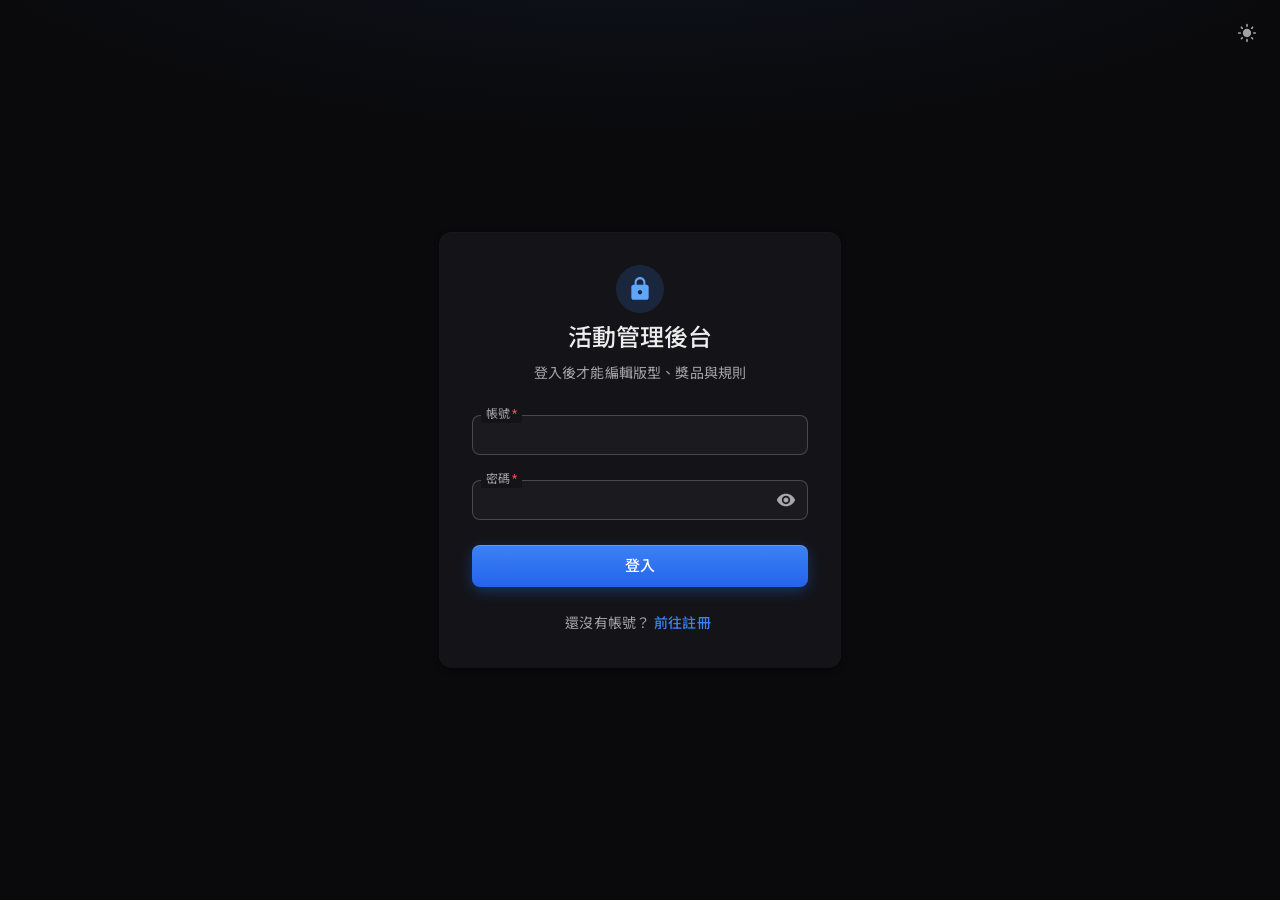
==== commit 81e6e8ac: "Update v5 更新間距、樣式、時間區間" ====
--- a/app.html
+++ b/app.html
@@ -9,9 +9,9 @@
   <link rel="preconnect" href="https://fonts.googleapis.com">
   <link rel="preconnect" href="https://fonts.gstatic.com" crossorigin>
   <link rel="stylesheet" href="https://fonts.googleapis.com/css2?family=Roboto:wght@400;500;700&family=Roboto+Mono&family=Noto+Sans+TC:wght@400;500;700&display=swap">
-  <script type="module" crossorigin src="./assets/app--41HpBt3.js"></script>
-  <link rel="modulepreload" crossorigin href="./assets/nav-HXuehuhs.js">
-  <link rel="stylesheet" crossorigin href="./assets/app-CzWLrTE1.css">
+  <script type="module" crossorigin src="./assets/app-C813Zug_.js"></script>
+  <link rel="modulepreload" crossorigin href="./assets/nav-BGT2q8cD.js">
+  <link rel="stylesheet" crossorigin href="./assets/app-VHaQeKGy.css">
 </head>
 <body class="adm">
   <script src="./api-config.js"></script>
--- a/assets/app-VHaQeKGy.css
+++ b/assets/app-VHaQeKGy.css
@@ -0,0 +1 @@
+:root{color-scheme:light;--color-primary: #c23a2b;--color-primary-dark: #7d2219;--color-secondary: #2f7f86;--color-secondary-dark: #1f5a60;--color-accent: #c8902c;--color-accent-light: #f3d48a;--color-accent-dark: #8f6216;--color-topbar: #298d9c;--color-text: #2b2420;--color-text-muted: #6b5d50;--color-text-inverse: #ffffff;--color-text-cream: #fff6e0;--color-bg: #f2e6d0;--color-bg-alt: #efe0c2;--color-surface: #fffaf0;--color-border: #d9c39c;--color-overlay: rgba(32, 26, 22, .62);--color-ink-12: rgba(43, 36, 32, .12);--color-ink-15: rgba(43, 36, 32, .15);--color-ink-18: rgba(43, 36, 32, .18);--color-ink-25: rgba(43, 36, 32, .25);--color-ink-55: rgba(43, 36, 32, .55);--font-display: "Noto Serif TC", "Songti TC", "PMingLiU", serif;--font-body: "Noto Sans TC", "PingFang TC", "Microsoft JhengHei", sans-serif;--font-topbar: "Microsoft JhengHei", "PingFang TC", "Noto Sans TC", sans-serif;--font-number: Roboto, "Helvetica Neue", Arial, sans-serif;--font-size-xs: 12px;--font-size-sm: 13px;--font-size-md: 14px;--font-size-base: 15px;--font-size-lg: 17px;--font-size-xl: 18px;--font-size-2xl: 22px;--font-size-3xl: 30px;--font-weight-regular: 400;--font-weight-medium: 500;--font-weight-bold: 700;--font-weight-black: 900;--line-height-tight: 1.1;--line-height-base: 1.6;--space-2xs: 4px;--space-xs: 6px;--space-sm: 8px;--space-md: 10px;--space-lg: 12px;--space-xl: 14px;--space-2xl: 16px;--space-3xl: 24px;--space-section: 34px;--space-page-end: 48px;--gutter-left: max(16px, env(safe-area-inset-left, 0px));--gutter-right: max(16px, env(safe-area-inset-right, 0px));--radius-xs: 4px;--radius-sm: 6px;--radius-md: 8px;--radius-lg: 10px;--radius-xl: 12px;--radius-pill: 20px;--radius-round: 50%;--shadow-figure: drop-shadow(0 6px 6px var(--color-ink-18));--shadow-dock: 0 -6px 16px var(--color-ink-12);--z-board-overlay: 2;--z-dock: 4;--z-header: 5;--z-safe-area: 10;--z-modal: 20;--z-toast: 30;--layout-max-width: 960px;--px: calc(100cqi / 960);--design-width: 960}*,*:before,*:after{box-sizing:border-box}html{padding-top:env(safe-area-inset-top,0px);-webkit-text-size-adjust:100%}body{margin:0;font-family:var(--font-body);font-size:var(--font-size-base);line-height:var(--line-height-base);color:var(--color-text);background-color:var(--color-bg);background-image:radial-gradient(ellipse 60% 30% at 10% 100%,rgba(47,127,134,.12),transparent 70%),radial-gradient(ellipse 50% 25% at 95% 92%,rgba(47,127,134,.1),transparent 70%),radial-gradient(ellipse 70% 40% at 50% 0%,rgba(200,144,44,.12),transparent 70%);background-attachment:fixed}img,svg{max-width:100%}button{margin:0;padding:0;border:0;background:none;font:inherit;color:inherit;cursor:pointer}:focus-visible{outline:3px solid var(--color-accent);outline-offset:2px}[hidden]{display:none!important}.u-visually-hidden{position:absolute;width:1px;height:1px;margin:-1px;padding:0;overflow:hidden;clip:rect(0 0 0 0);white-space:nowrap;border:0}@media (prefers-reduced-motion: reduce){*,*:before,*:after{animation-duration:.01ms!important;transition-duration:.01ms!important}}.adm{--mui-primary: #1976d2;--mui-primary-dark: #1565c0;--mui-primary-light: #42a5f5;--mui-primary-alpha: rgba(25, 118, 210, .08);--mui-primary-alpha-hover: rgba(25, 118, 210, .12);--mui-success: #2e7d32;--mui-success-alpha: rgba(46, 125, 50, .1);--mui-warning: #ed6c02;--mui-warning-text: #e65100;--mui-warning-alpha: rgba(237, 108, 2, .08);--mui-error: #d32f2f;--mui-error-dark: #c62828;--mui-info-bg: #e5f6fd;--mui-info-text: #014361;--mui-info-icon: #0288d1;--mui-text: rgba(0, 0, 0, .87);--mui-text-2: rgba(0, 0, 0, .6);--mui-text-3: rgba(0, 0, 0, .38);--mui-divider: rgba(0, 0, 0, .12);--mui-outline: rgba(0, 0, 0, .23);--mui-hover: rgba(0, 0, 0, .04);--mui-bg: #f5f5f5;--mui-paper: #ffffff;--mui-radius: 4px;--mui-ease: cubic-bezier(.4, 0, .2, 1);--mui-e1: 0 2px 1px -1px rgba(0,0,0,.2), 0 1px 1px 0 rgba(0,0,0,.14), 0 1px 3px 0 rgba(0,0,0,.12);--mui-e2: 0 3px 1px -2px rgba(0,0,0,.2), 0 2px 2px 0 rgba(0,0,0,.14), 0 1px 5px 0 rgba(0,0,0,.12);--mui-e4: 0 2px 4px -1px rgba(0,0,0,.2), 0 4px 5px 0 rgba(0,0,0,.14), 0 1px 10px 0 rgba(0,0,0,.12);--mui-e6: 0 3px 5px -1px rgba(0,0,0,.2), 0 6px 10px 0 rgba(0,0,0,.14), 0 1px 18px 0 rgba(0,0,0,.12);--mui-e8: 0 5px 5px -3px rgba(0,0,0,.2), 0 8px 10px 1px rgba(0,0,0,.14), 0 3px 14px 2px rgba(0,0,0,.12);--mui-e24: 0 11px 15px -7px rgba(0,0,0,.2), 0 24px 38px 3px rgba(0,0,0,.14), 0 9px 46px 8px rgba(0,0,0,.12);min-height:100vh;font-family:Roboto,Noto Sans TC,Helvetica Neue,Arial,sans-serif;font-size:14px;line-height:1.43;letter-spacing:.01071em;color:var(--mui-text);background:var(--mui-bg);background-image:none}.mui-icon{flex:none;width:1.25em;height:1.25em;fill:currentColor}.mui-ripple{position:absolute;border-radius:50%;background:currentColor;opacity:.3;transform:scale(0);pointer-events:none;animation:mui-ripple .55s var(--mui-ease) forwards}@keyframes mui-ripple{to{transform:scale(1);opacity:0}}@keyframes adm-api-pulse{50%{opacity:.25}}@keyframes mui-grow{0%{opacity:0;transform:scale(.75)}}@keyframes mui-fade{0%{opacity:0}}@keyframes mui-snack{0%{opacity:0;transform:scale(.8)}}.adm-sr{position:absolute;width:1px;height:1px;margin:-1px;overflow:hidden;clip:rect(0 0 0 0);white-space:nowrap;border:0}.adm-btn{position:relative;display:inline-flex;align-items:center;justify-content:center;gap:8px;min-width:64px;min-height:36.5px;padding:6px 16px;overflow:hidden;font-size:14px;font-weight:500;line-height:1.75;letter-spacing:.02857em;white-space:nowrap;color:var(--mui-primary);background:transparent;border:0;border-radius:var(--mui-radius);transition:background-color .25s var(--mui-ease),box-shadow .25s var(--mui-ease),border-color .25s var(--mui-ease),color .25s var(--mui-ease)}.adm-btn .mui-icon{width:20px;height:20px;margin-left:-4px}.adm-btn:hover:not(:disabled){background:var(--mui-primary-alpha)}.adm-btn:focus-visible{outline:none;background:var(--mui-primary-alpha-hover)}.adm-btn:disabled{color:var(--mui-text-3);cursor:default;pointer-events:none}.adm-btn--primary{color:#fff;background:var(--mui-primary);box-shadow:var(--mui-e2)}.adm-btn--primary:hover:not(:disabled){background:var(--mui-primary-dark);box-shadow:var(--mui-e4)}.adm-btn--primary:active:not(:disabled){box-shadow:var(--mui-e8)}.adm-btn--primary:focus-visible{background:var(--mui-primary-dark);box-shadow:var(--mui-e6)}.adm-btn--primary:disabled{color:#00000042;background:#0000001f;box-shadow:none}.adm-btn--secondary{padding:5px 15px;border:1px solid rgba(25,118,210,.5)}.adm-btn--secondary:hover:not(:disabled){border-color:var(--mui-primary)}.adm-btn--secondary:disabled{border-color:#0000001f}.adm-btn--ghost{padding:6px 8px}.adm-btn--danger{color:#fff;background:var(--mui-error);box-shadow:var(--mui-e2)}.adm-btn--danger:hover:not(:disabled){background:var(--mui-error-dark);box-shadow:var(--mui-e4)}.adm-btn--small{min-height:30.75px;padding:4px 10px;font-size:13px}.adm-btn--small.adm-btn--secondary{padding:3px 9px}.adm-btn--small.adm-btn--ghost{padding:4px 5px}.adm-btn--small .mui-icon{width:18px;height:18px}.adm-icon-btn{position:relative;display:inline-grid;place-items:center;width:34px;height:34px;overflow:hidden;color:var(--mui-text-2);border-radius:50%;transition:background-color .15s var(--mui-ease)}.adm-icon-btn .mui-icon{width:20px;height:20px}.adm-icon-btn:hover:not(:disabled){background:var(--mui-hover)}.adm-icon-btn:disabled{color:var(--mui-text-3);cursor:default}.adm-icon-btn--danger:hover:not(:disabled){color:var(--mui-error);background:#d32f2f0a}.adm-btn--link{min-width:0;min-height:0;padding:2px 4px;font-size:13px}.adm-panel{min-width:0;overflow:hidden;background:var(--mui-paper);border-radius:var(--mui-radius);box-shadow:var(--mui-e1)}.adm-panel__head{display:flex;flex-wrap:wrap;align-items:center;gap:8px 12px;padding:16px}.adm-panel__title{margin:0 auto 0 0;font-size:1.25rem;font-weight:500;line-height:1.6;letter-spacing:.0075em}.adm-hint{margin:0;padding:8px 16px 16px;font-size:12px;line-height:1.66;letter-spacing:.03333em;color:var(--mui-text-2)}.adm-tag{display:inline-flex;align-items:center;height:24px;padding:0 8px;font-size:12px;line-height:1;white-space:nowrap;color:var(--mui-text);background:#00000014;border-radius:16px}.adm-tag--live{color:#fff;background:var(--mui-success)}.adm-tag--draft{color:var(--mui-warning-text);background:transparent;border:1px solid var(--mui-warning)}.adm-tag--editing{color:var(--mui-primary);background:transparent;border:1px solid var(--mui-primary)}.adm-menu{position:relative}.adm-menu__list{position:absolute;right:0;top:calc(100% + 4px);z-index:1300;display:grid;min-width:220px;padding:8px 0;background:var(--mui-paper);border-radius:var(--mui-radius);box-shadow:var(--mui-e8);transform-origin:top right;animation:mui-grow .2s var(--mui-ease)}.adm-menu__label{padding:8px 16px 4px;font-size:12px;font-weight:500;line-height:2;color:var(--mui-text-2)}.adm-menu__item{position:relative;display:flex;align-items:center;gap:12px;min-height:36px;padding:6px 16px;overflow:hidden;font-size:1rem;text-align:left;color:var(--mui-text)}.adm-menu__item:hover,.adm-menu__item:focus-visible{outline:none;background:var(--mui-hover)}.adm-field{position:relative;display:grid;flex:1 1 180px}.adm-field__label{position:absolute;left:9px;top:-9px;z-index:1;padding:0 5px;font-size:12px;line-height:1.4;color:var(--mui-text-2);background:var(--mui-paper);pointer-events:none;transition:color .2s var(--mui-ease)}.adm-input{height:40px;padding:8.5px 14px;font:inherit;font-size:1rem;color:var(--mui-text);background:transparent;border:1px solid var(--mui-outline);border-radius:var(--mui-radius);transition:border-color .2s var(--mui-ease)}select.adm-input{-webkit-appearance:none;-moz-appearance:none;appearance:none;padding-right:32px;background:url("data:image/svg+xml,%3Csvg xmlns='http://www.w3.org/2000/svg' viewBox='0 0 24 24'%3E%3Cpath d='M7 10l5 5 5-5z' fill='rgba(0,0,0,0.54)'/%3E%3C/svg%3E") right 7px center / 24px no-repeat}.adm-input:hover{border-color:var(--mui-text)}.adm-input:focus-visible{outline:none;border-color:var(--mui-primary);box-shadow:inset 0 0 0 1px var(--mui-primary)}.adm-field:focus-within .adm-field__label{color:var(--mui-primary)}.adm-tabs{display:flex;min-height:48px;padding:0 8px;overflow-x:auto;border-bottom:1px solid var(--mui-divider);scrollbar-width:none}.adm-tabs::-webkit-scrollbar{display:none}.adm-tab{position:relative;flex:0 0 auto;display:inline-flex;align-items:center;gap:6px;min-width:72px;min-height:48px;padding:12px 16px;overflow:hidden;font-size:14px;font-weight:500;line-height:1.25;letter-spacing:.02857em;color:var(--mui-text-2);transition:color .25s var(--mui-ease)}.adm-tab:after{content:"";position:absolute;left:0;right:0;bottom:0;height:2px;background:var(--mui-primary);transform:scaleX(0);transition:transform .3s var(--mui-ease)}.adm-tab:hover{color:var(--mui-text)}.adm-tab.is-active{color:var(--mui-primary)}.adm-tab.is-active:after{transform:scaleX(1)}.adm-tab__count{display:inline-grid;place-items:center;min-width:20px;height:20px;padding:0 6px;font-size:12px;font-weight:500;color:#fff;background:var(--mui-warning);border-radius:10px}.adm-group-title{margin:8px 0 0;font-size:12px;font-weight:500;line-height:2.66;letter-spacing:.08333em;color:var(--mui-text-2)}.adm-seg{display:inline-flex;border-radius:var(--mui-radius)}.adm-seg__btn{position:relative;display:inline-flex;align-items:center;gap:6px;min-height:32px;padding:5px 11px;overflow:hidden;font-size:13px;font-weight:500;line-height:1.75;letter-spacing:.02857em;color:var(--mui-text-2);border:1px solid var(--mui-divider);transition:background-color .15s var(--mui-ease),color .15s var(--mui-ease)}.adm-seg__btn+.adm-seg__btn{margin-left:-1px}.adm-seg__btn:first-child{border-radius:var(--mui-radius) 0 0 var(--mui-radius)}.adm-seg__btn:last-child{border-radius:0 var(--mui-radius) var(--mui-radius) 0}.adm-seg__btn .mui-icon{width:18px;height:18px}.adm-seg__btn:hover{background:var(--mui-hover)}.adm-seg__btn.is-active{color:var(--mui-primary);background:var(--mui-primary-alpha)}.adm-seg__btn.is-active:hover{background:var(--mui-primary-alpha-hover)}.adm-dialog{position:fixed;top:0;right:0;bottom:0;left:0;z-index:1300;display:grid;place-items:center;padding:32px;background:#00000080;animation:mui-fade 225ms var(--mui-ease)}.adm-dialog__panel{display:flex;flex-direction:column;width:min(600px,100%);max-height:calc(100% - 64px);overflow:hidden;background:var(--mui-paper);border-radius:var(--mui-radius);box-shadow:var(--mui-e24)}.adm-dialog__title{margin:0;padding:16px 24px;font-size:1.25rem;font-weight:500;line-height:1.6;letter-spacing:.0075em}.adm-dialog__body{flex:1 1 auto;padding:0 24px 20px;overflow-y:auto;font-size:1rem;line-height:1.5;color:var(--mui-text-2)}.adm-dialog__body p{margin:0 0 8px}.adm-dialog__body b{color:var(--mui-text);font-weight:500}.adm-dialog__actions{display:flex;flex-wrap:wrap;justify-content:flex-end;gap:8px;padding:8px}.adm-diff{display:grid;margin:8px 0 0;padding:0;list-style:none;border:1px solid var(--mui-divider);border-radius:var(--mui-radius)}.adm-diff__item{display:grid;grid-template-columns:1fr 64px 20px 64px;align-items:center;gap:8px;padding:8px 16px;font-size:14px;color:var(--mui-text)}.adm-diff__item+.adm-diff__item{border-top:1px solid var(--mui-divider)}.adm-diff__arrow{display:grid;place-items:center;color:var(--mui-text-3)}.adm-toast{position:fixed;left:24px;bottom:24px;z-index:1400;display:flex;align-items:center;gap:12px;min-width:288px;max-width:min(560px,calc(100vw - 48px));padding:6px 16px;min-height:48px;font-size:14px;line-height:1.43;color:#fff;background:#323232;border-radius:var(--mui-radius);box-shadow:var(--mui-e6);animation:mui-snack 225ms var(--mui-ease)}.adm-toast.is-error{background:var(--mui-error)}@media (max-width: 899px){.adm-toast{left:8px;right:8px;bottom:8px;min-width:0;max-width:none}}.adm-tabs--full .adm-tab{flex:1 1 0;justify-content:center}.adm-tab .mui-icon{width:20px;height:20px}.adm-editor{display:grid;gap:12px;padding:0 16px 16px}.adm-form{display:grid;gap:20px;padding-top:8px}.adm-field--block{flex:none}.adm-input--multi{height:auto;min-height:80px;line-height:1.5;resize:vertical}.adm-field__helper{display:flex;justify-content:space-between;gap:12px;margin:3px 14px 0;font-size:12px;line-height:1.66;letter-spacing:.03333em;color:var(--mui-text-2)}.adm-field__helper [data-count]{flex:none}.adm-field.is-error .adm-field__label,.adm-field.is-error .adm-field__helper{color:var(--mui-error)}.adm-field.is-error .adm-input{border-color:var(--mui-error)}.adm-field.is-error .adm-input:focus-visible{box-shadow:inset 0 0 0 1px var(--mui-error)}.adm-diff__item--head{display:block;background:#fafafa}.adm-diff__sub{font-size:12px;color:var(--mui-text-2)}.adm-alert{display:flex;gap:12px;padding:6px 16px;font-size:14px;line-height:1.5;border-radius:var(--mui-radius)}.adm-alert>.mui-icon{width:22px;height:22px;flex:none;margin-top:7px}.adm-alert>div{padding:8px 0}.adm-alert ul{margin:2px 0 0;padding-left:18px}.adm-alert b{font-weight:500}.adm-alert a{color:inherit;font-weight:500}.adm-alert--error{color:#5f2120;background:#fdeded}.adm-alert--error>.mui-icon{color:var(--mui-error)}.adm-alert--warning{color:#663c00;background:#fff4e5}.adm-alert--warning>.mui-icon{color:var(--mui-warning)}.adm-alert--warning ul{padding-left:0;list-style:none}.adm-alert--warning li+li{margin-top:4px}.adm-dialog__body .adm-alert{margin-top:8px}.adm-group-title small{margin-left:8px;font-weight:400;letter-spacing:0;text-transform:none}.adm-hint--flush{padding:0}.adm-field--num{max-width:280px}.adm-input--adorn{display:flex;align-items:center;gap:8px;padding-top:0;padding-bottom:0}.adm-input--adorn input{flex:1;min-width:0;height:38px;padding:0;font:inherit;color:inherit;background:none;border:0;outline:0}.adm-input--adorn span{flex:none;font-size:14px;color:var(--mui-text-2)}.adm-input--adorn:focus-within{border-color:var(--mui-primary);box-shadow:inset 0 0 0 1px var(--mui-primary)}.adm-field.is-changed .adm-input{border-color:var(--mui-warning)}.adm-form-row{display:flex;flex-wrap:wrap;gap:16px;padding-top:8px}.adm-form-row .adm-field{flex:1 1 200px}.adm-field--block:first-of-type{margin-top:8px}.adm-table-wrap{overflow-x:auto;border:1px solid var(--mui-divider);border-radius:var(--mui-radius)}.adm-table{width:100%;font-size:14px;border-collapse:collapse}.adm-table th{padding:8px 12px;font-size:12px;font-weight:500;text-align:left;color:var(--mui-text-2);background:#fafafa;border-bottom:1px solid var(--mui-divider)}.adm-table td{padding:6px 12px;border-bottom:1px solid var(--mui-divider)}.adm-table tbody tr:hover{background:var(--mui-hover)}.adm-table tbody tr.is-changed{background:var(--mui-warning-alpha)}.adm-table tfoot td{font-weight:500;border-bottom:0}.adm-table tfoot small{font-weight:400;color:var(--mui-text-2)}.adm-table tfoot tr.is-error td{color:var(--mui-error);background:#fdeded}.adm-table .is-num{text-align:right;white-space:nowrap}.adm-table__name{color:var(--mui-text-2)}.adm-input--cell{width:72px;height:32px;padding:4px 8px;text-align:right}.adm-input--sm{height:32px;padding:4px 32px 4px 10px;font-size:14px}.adm-switch{position:relative;display:inline-flex;align-items:center;gap:4px;font-size:14px;cursor:pointer}.adm-switch input{position:absolute;opacity:0;width:1px;height:1px}.adm-switch__track{position:relative;width:58px;height:38px;flex:none}.adm-switch__track:before{content:"";position:absolute;top:12px;right:12px;bottom:12px;left:12px;border-radius:7px;background:#00000061;transition:background-color .15s var(--mui-ease)}.adm-switch__track:after{content:"";position:absolute;top:9px;left:9px;width:20px;height:20px;border-radius:50%;background:#fff;box-shadow:var(--mui-e1);transition:transform .15s var(--mui-ease),background-color .15s var(--mui-ease)}.adm-switch input:checked+.adm-switch__track:before{background:#1976d280}.adm-switch input:checked+.adm-switch__track:after{background:var(--mui-primary);transform:translate(20px)}.adm-switch input:focus-visible+.adm-switch__track:after{box-shadow:0 0 0 9px var(--mui-primary-alpha-hover)}.adm-chips{display:flex;flex-wrap:wrap;gap:8px}.adm-chip{position:relative;display:inline-flex;align-items:center;gap:4px;height:32px;padding:0 12px;overflow:hidden;font-size:13px;color:var(--mui-text);background:transparent;border:1px solid var(--mui-outline);border-radius:16px;transition:background-color .15s var(--mui-ease)}.adm-chip .mui-icon{width:18px;height:18px;margin-left:-4px}.adm-chip:hover{background:var(--mui-hover)}.adm-chip.is-on{color:#fff;background:var(--mui-primary);border-color:var(--mui-primary)}.adm-field--inline{flex:none}.adm-req{margin-left:2px;color:#f7595a}.adm-auth__pwd{position:relative;display:grid}.adm-auth__pwd .adm-input{padding-right:48px}.adm-auth__eye{position:absolute;right:4px;top:50%;transform:translateY(-50%);display:grid;place-items:center;width:36px;height:36px;padding:0;color:var(--mui-text-2);background:none;border:0;border-radius:50%;cursor:pointer}.adm-auth__eye:hover{background:var(--mui-hover)}.adm-auth__eye:focus-visible{outline:2px solid var(--mui-primary);outline-offset:-2px}.adm-auth__eye .mui-icon{width:20px;height:20px}.adm-alert--success{color:#1e4620;background:#edf7ed}.adm-alert--success>.mui-icon{color:var(--mui-success)}.adm-alert--info{color:#014361;background:#e5f6fd}.adm-alert--info>.mui-icon{color:#0288d1}.adm-menu__item{width:100%;background:none;border:0;font:inherit;font-size:14px;cursor:pointer}.adm-dialog__panel--form{width:min(520px,100%)}.adm-dialog__panel--sm{width:min(400px,100%)}main:focus{outline:none}@media (max-width: 899px){.adm-toast{bottom:calc(var(--adm-bar-h) + 8px + env(safe-area-inset-bottom))!important}.adm-dialog{padding:16px;align-items:end}.adm-dialog__panel{max-height:calc(100% - 16px)}.adm-dialog__actions{padding:12px 16px calc(12px + env(safe-area-inset-bottom))}.adm-dialog__actions .adm-btn{flex:1 1 0;justify-content:center;min-height:48px}}@media (pointer: coarse),(max-width: 899px){.adm-btn{min-height:44px}.adm-btn--small{min-height:40px}.adm-icon-btn{min-width:44px;min-height:44px}.adm-input{min-height:44px;font-size:16px}.adm-seg__btn{min-height:40px}.adm-tab{min-height:48px}.adm-chip{min-height:36px}.adm-auth__eye{width:44px;height:44px}.adm-menu__item{min-height:44px}}.adm-table th{white-space:nowrap}.adm-tag,.adm-grade{justify-content:center;line-height:1;text-align:center;white-space:nowrap}.adm-kv{display:grid;margin:0}.adm-kv__row{display:grid;grid-template-columns:96px 1fr;gap:12px;padding:10px 0;border-bottom:1px solid var(--mui-divider)}.adm-kv__row:last-child{border-bottom:0}.adm-kv dt{font-size:13px;color:var(--mui-text-2)}.adm-kv dd{margin:0;color:var(--mui-text)}.adm-kv__row{align-items:center}.adm-tag,.adm-grade,.adm-api,.adm-live,.adm-role,.adm-pchip,.adm-audit__act,.adm-users .adm-tag{display:inline-flex;align-items:center;justify-content:center;height:24px;line-height:1;white-space:nowrap;vertical-align:middle;box-sizing:border-box}.adm-dialog__actions .adm-dialog__dismiss{margin-right:auto;color:var(--mui-text-2)}.adm-dialog__actions .adm-dialog__dismiss:hover:not(:disabled){color:var(--mui-text);background:var(--mui-hover)}.adm-dialog__actions{display:grid;grid-auto-flow:column;grid-auto-columns:minmax(0,1fr)}.adm-dialog__actions .adm-btn{min-width:0;justify-content:center}.adm-dialog__actions .adm-dialog__dismiss{margin-right:0}.adm-topbar{position:sticky;top:0;z-index:1100;display:grid;grid-template-columns:minmax(0,1fr) auto auto;align-items:center;gap:8px 24px;min-height:64px;padding:8px 24px;background:var(--mui-paper);box-shadow:var(--mui-e4)}.adm-topbar__where{display:flex;align-items:center;gap:16px;min-width:0}.adm-crumbs{display:flex;flex-wrap:wrap;align-items:center;gap:4px;font-size:13px;color:var(--mui-text-2)}.adm-crumbs .mui-icon{width:16px;height:16px;color:var(--mui-text-3)}.adm-crumbs__link{color:inherit;text-decoration:none}.adm-crumbs__link:hover{text-decoration:underline}.adm-topbar__title{margin:0;font-size:1.25rem;font-weight:500;line-height:1.6;letter-spacing:.0075em}.adm-topbar__status{display:grid;justify-items:end;gap:4px}.adm-live{display:inline-flex;align-items:center;gap:6px;height:24px;padding:0 10px 0 8px;font-size:13px;color:var(--mui-success);background:var(--mui-success-alpha);border-radius:16px}.adm-live:before{content:"";width:8px;height:8px;border-radius:50%;background:var(--mui-success)}.adm-save{font-size:12px;color:var(--mui-text-2)}.adm-topbar__chips{display:inline-flex;flex-wrap:wrap;justify-content:flex-end;gap:6px}.adm-api{display:inline-flex;align-items:center;gap:6px;height:24px;padding:0 10px 0 8px;font:inherit;font-size:13px;color:var(--mui-text-2);background:#0000000f;border:0;border-radius:16px;cursor:default}.adm-api:before{content:"";width:8px;height:8px;flex:none;border-radius:50%;background:currentColor}.adm-api[data-state=connected],.adm-api[data-state=synced]{color:var(--mui-primary);background:var(--mui-primary-alpha)}.adm-api[data-state=connecting]:before,.adm-api[data-state=syncing]:before{animation:adm-api-pulse 1s ease-in-out infinite}.adm-api[data-state=error]{color:var(--mui-error);background:#fdeded;cursor:pointer}@media (prefers-reduced-motion: reduce){.adm-api:before{animation:none!important}}@media (max-width: 899px){.adm-topbar__chips{justify-content:flex-start}}.adm-save.is-dirty{color:var(--mui-warning-text);font-weight:500}.adm-topbar__actions{display:flex;gap:8px}.adm-scope{display:flex;gap:12px;margin:24px 24px 0;padding:6px 16px;font-size:14px;line-height:1.43;color:var(--mui-info-text);background:var(--mui-info-bg);border-radius:var(--mui-radius)}.adm-scope .mui-icon{width:22px;height:22px;margin-top:7px;color:var(--mui-info-icon)}.adm-scope__text{padding:8px 0}.adm-scope strong{font-weight:500}@media (max-width: 899px){.adm-topbar{grid-template-columns:minmax(0,1fr) auto;padding:8px 16px}.adm-topbar__status{justify-items:end}.adm-topbar__actions{flex-wrap:wrap}.adm-scope{margin:16px 16px 0}}.adm-pagenav{position:fixed;inset:0 auto 0 0;z-index:1200;display:flex;flex-direction:column;width:var(--adm-side-w);background:var(--mui-paper);border-right:1px solid var(--mui-divider)}.adm-side__head{display:flex;align-items:center;gap:8px;min-height:64px;padding:8px 12px 8px 20px;border-bottom:1px solid var(--mui-divider)}.adm-side__brand{display:flex;align-items:center;gap:10px;min-width:0;font-size:15px;font-weight:700;color:var(--mui-text)}.adm-side__brand .mui-icon{width:28px;height:28px;flex:none;color:var(--mui-primary)}.adm-side__close{display:none;margin-left:auto}.adm-side__body{flex:1 1 auto;overflow-y:auto;padding:8px 12px}.adm-side__group+.adm-side__group{margin-top:8px;padding-top:8px;border-top:1px solid var(--mui-divider)}.adm-side__label{margin:8px 12px 4px;font-size:12px;font-weight:500;letter-spacing:.04em;color:var(--mui-text-2)}.adm-pagenav__link{position:relative;display:flex;align-items:center;gap:14px;width:100%;min-height:48px;margin:2px 0;padding:8px 12px;font:inherit;font-size:14px;font-weight:500;text-align:left;color:var(--mui-text-2);text-decoration:none;background:none;border:0;border-radius:var(--mui-radius);cursor:pointer;transition:color .2s var(--mui-ease),background-color .2s var(--mui-ease)}.adm-pagenav__link>.mui-icon{width:22px;height:22px;flex:none}.adm-pagenav__link:hover{color:var(--mui-text);background:var(--mui-hover)}.adm-pagenav__link:focus-visible{outline:2px solid var(--mui-primary);outline-offset:-2px}.adm-pagenav__link.is-active{color:var(--mui-primary);background:var(--mui-primary-alpha)}.adm-pagenav__link.is-active:before{content:"";position:absolute;left:-12px;top:8px;bottom:8px;width:4px;border-radius:0 4px 4px 0;background:var(--mui-primary)}.adm-side__text{display:grid;min-width:0;line-height:1.3}.adm-side__text small{font-size:12px;font-weight:400;color:var(--mui-text-2)}.adm-side__foot{padding:8px 12px 12px;border-top:1px solid var(--mui-divider)}.adm-user{display:grid;grid-template-columns:36px minmax(0,1fr);align-items:center;gap:4px 10px}.adm-user__avatar{display:grid;place-items:center;width:36px;height:36px;border-radius:50%;color:var(--mui-primary);background:var(--mui-primary-alpha)}.adm-user__avatar .mui-icon{width:20px;height:20px}.adm-user__name{display:grid;min-width:0;font-size:14px;line-height:1.35}.adm-user__name b{overflow:hidden;font-weight:500;text-overflow:ellipsis;white-space:nowrap;color:var(--mui-text)}.adm-user__name small{font-size:12px;color:var(--mui-text-2)}.adm-user .adm-pagenav__logout{grid-column:1 / -1}.adm-link{margin-top:16px}.adm-link__label{display:block;margin-bottom:4px;font-size:.75rem;color:var(--mui-text-2)}.adm-link__row{display:flex;gap:8px;align-items:center}.adm-link__url{flex:1 1 auto;min-width:0;font-family:ui-monospace,SFMono-Regular,Menlo,monospace;font-size:.8125rem}.adm-locked body{visibility:hidden}.adm-pagenav__logout:disabled{opacity:.5;cursor:default}#btnPublish:disabled{cursor:not-allowed}[data-can-create=false] #btnNewStyle,[data-can-create=false] [data-dup],[data-can-delete=false] [data-del]{display:none}[data-can-edit=false] #btnSave,[data-can-edit=false] #btnCancel{opacity:.38;pointer-events:none}.adm-permnote{margin:16px 24px 0}.adm-noaccess{display:grid;justify-items:center;gap:12px;margin:64px auto;padding:0 24px;max-width:480px;text-align:center;color:var(--mui-text-2)}.adm-noaccess>.mui-icon{width:48px;height:48px;color:var(--mui-text-3)}.adm-noaccess h2{margin:0;font-size:1.25rem;font-weight:500;color:var(--mui-text)}.adm-noaccess p{margin:0 0 8px}.adm{--adm-side-w: 248px;--adm-bar-h: 0px}body.adm:has(>.adm-pagenav){padding-left:var(--adm-side-w)}.adm-pagenav__link[hidden],.adm-scrim[hidden]{display:none!important}.adm-skip:not(:focus){clip-path:inset(50%);width:1px;height:1px;overflow:hidden;padding:0}.adm-skip{position:fixed;left:8px;top:-60px;z-index:2000;padding:10px 16px;color:#fff;background:var(--mui-primary);border-radius:var(--mui-radius);text-decoration:none}.adm-skip:focus{top:8px}.adm-menu-btn{display:none;flex:none}.adm-scrim{position:fixed;top:0;right:0;bottom:0;left:0;z-index:1190;background:#00000073;animation:mui-fade .2s var(--mui-ease)}.adm-scope{flex-wrap:wrap;align-items:flex-start}.adm-scope__text{flex:1 1 0;min-width:0}.adm-scope__more{display:none;min-height:36px;margin:0 0 4px 34px;padding:4px 0;font:inherit;font-size:13px;font-weight:500;color:var(--mui-info-text);background:none;border:0;text-decoration:underline;cursor:pointer}@media (min-width: 900px) and (max-width: 1199px){.adm{--adm-side-w: 80px}.adm-side__head{justify-content:center;padding:8px}.adm-side__brand>span,.adm-side__label{display:none}.adm-side__body{padding:8px}.adm-pagenav__link{flex-direction:column;justify-content:center;gap:4px;min-height:64px;padding:8px 4px;font-size:12px;text-align:center}.adm-pagenav__link.is-active:before{left:-8px}.adm-side__text small{display:none}.adm-side__foot{padding:8px}.adm-user{grid-template-columns:1fr;justify-items:center}.adm-user__name{display:none}.adm-user .adm-pagenav__logout{grid-column:1}}@media (max-width: 899px){.adm{--adm-side-w: 0px;--adm-bar-h: 72px}.adm-pagenav{width:min(300px,86vw);box-shadow:var(--mui-e16, 0 8px 10px -5px rgba(0,0,0,.2), 0 16px 24px 2px rgba(0,0,0,.14), 0 6px 30px 5px rgba(0,0,0,.12));transform:translate(-105%);visibility:hidden;transition:transform 225ms var(--mui-ease),visibility 0s linear 225ms}.adm-nav-open .adm-pagenav{transform:none;visibility:visible;transition:transform 225ms var(--mui-ease)}.adm-nav-open body{overflow:hidden}.adm-side__close{display:inline-grid}.adm-menu-btn{display:inline-grid;margin-left:-8px}.adm-topbar__where{gap:8px}body.adm:has(.adm-topbar__actions){padding-bottom:calc(var(--adm-bar-h) + env(safe-area-inset-bottom))}.adm-topbar__actions{position:fixed;left:0;right:0;bottom:0;z-index:1150;display:grid;grid-template-columns:auto 1fr 1fr;gap:8px;padding:12px 16px calc(12px + env(safe-area-inset-bottom));background:var(--mui-paper);box-shadow:0 -2px 8px #0000001f}.adm-topbar__actions .adm-btn{justify-content:center;min-height:48px}.adm-topbar__actions #btnCancel{padding:0 12px}.adm-scope:not(.is-open) .adm-scope__text{display:-webkit-box;-webkit-line-clamp:2;-webkit-box-orient:vertical;overflow:hidden;padding-bottom:0;margin-bottom:4px}.adm-scope__more{display:inline-block;flex-basis:100%;text-align:left}}@media (max-width: 599px){.adm-topbar__actions #btnCancel span:not(.mui-icon){display:none}.adm-crumbs{font-size:12px}.adm-topbar__title{font-size:1.125rem}}.adm-crumbbar{margin:16px 24px 0}.adm-crumbbar+.adm-scope{margin-top:12px}.adm-crumbbar+.adm-perm{padding-top:12px}@media (max-width: 899px){.adm-crumbbar{margin:12px 16px 0}.adm-crumbbar+.adm-scope{margin-top:8px}}.adm-live,.adm-api{justify-content:center;line-height:1;white-space:nowrap}.adm-api{cursor:pointer}.adm-api:hover{filter:brightness(.96)}.adm-api:focus-visible{outline:2px solid var(--mui-primary);outline-offset:2px}.adm-api--static{cursor:default;pointer-events:none}.adm-kv__url{font-family:Roboto Mono,ui-monospace,monospace;font-size:12px;word-break:break-all;color:var(--mui-text-2)}.adm-kv__err{color:var(--mui-error)}@media (max-width: 899px){.adm-topbar{position:sticky;top:0;min-height:56px;column-gap:8px}.adm-topbar__title{white-space:nowrap;overflow:hidden;text-overflow:ellipsis}.adm-topbar__where>:last-child{min-width:0}.adm-topbar__chips{justify-content:flex-end}.adm-topbar__status .adm-save{text-align:right}}.adm-live[hidden]{display:none!important}.adm-layout{display:grid;grid-template-columns:296px minmax(380px,1fr) minmax(420px,1.15fr);grid-template-areas:"styles assets preview";align-items:start;gap:24px;padding:24px}.adm-styles{grid-area:styles}.adm-assets{grid-area:assets}.adm-preview{grid-area:preview;position:sticky;top:88px}.adm-assets__head{align-items:flex-end;padding-top:20px}.adm-assets__meta{display:flex;flex-wrap:wrap;gap:16px;width:100%}.adm-assets__body{display:grid;gap:12px;padding:16px}.adm-slot{display:grid;grid-template-columns:128px minmax(0,1fr);gap:16px;padding:12px;background:var(--mui-paper);border:1px solid var(--mui-divider);border-radius:var(--mui-radius);transition:border-color .2s var(--mui-ease),background-color .2s var(--mui-ease),box-shadow .2s var(--mui-ease)}.adm-slot:hover{box-shadow:var(--mui-e1)}.adm-slot.is-changed{border-color:#ed6c0280;background:var(--mui-warning-alpha)}.adm-slot.is-dragover{border:2px dashed var(--mui-primary);background:var(--mui-primary-alpha);padding:11px}.adm-slot__thumb{display:grid;place-items:center;aspect-ratio:4 / 3;overflow:hidden;background:conic-gradient(#eee 25%,#fff 0,#fff 50%,#eee 0,#eee 75%,#fff 0) 0 0 / 14px 14px;border-radius:var(--mui-radius)}.adm-slot__thumb img{max-width:100%;max-height:100%;object-fit:contain}.adm-slot__empty{font-size:12px;color:var(--mui-text-3)}.adm-slot__info{display:grid;align-content:start;gap:2px;min-width:0}.adm-slot__name{display:flex;flex-wrap:wrap;align-items:center;gap:8px;font-size:1rem;font-weight:500;line-height:1.5}.adm-slot__spec,.adm-slot__file{font-size:12px;line-height:1.66;letter-spacing:.03333em;color:var(--mui-text-2);overflow-wrap:anywhere}.adm-slot__warn{display:flex;gap:6px;margin:4px 0 0;font-size:12px;line-height:1.66;color:var(--mui-warning-text)}.adm-slot__actions{display:flex;flex-wrap:wrap;align-items:center;gap:4px 8px;margin-top:8px}.adm-color{display:grid;grid-template-columns:40px 1fr auto;align-items:center;gap:12px;padding:8px 12px;border:1px solid var(--mui-divider);border-radius:var(--mui-radius);transition:border-color .2s var(--mui-ease),background-color .2s var(--mui-ease)}.adm-color:hover{border-color:var(--mui-outline)}.adm-color.is-changed{border-color:#ed6c0280;background:var(--mui-warning-alpha)}.adm-color input[type=color]{width:40px;height:40px;padding:0;border:0;border-radius:50%;background:none;box-shadow:var(--mui-e1);cursor:pointer}.adm-color input[type=color]::-webkit-color-swatch-wrapper{padding:0}.adm-color input[type=color]::-webkit-color-swatch{border:0;border-radius:50%}.adm-color label{font-size:14px;line-height:1.43}.adm-color label b{font-weight:500}.adm-color__hex{font-family:Roboto Mono,ui-monospace,Menlo,monospace;font-size:12px;color:var(--mui-text-2)}.adm-color__ratio{margin-left:8px;font-size:12px;color:var(--mui-text-2)}.adm-color.is-low .adm-color__ratio{color:var(--mui-warning-text);font-weight:500}.adm-preview__stage{position:relative;height:calc(100vh - 230px);min-height:420px;overflow:hidden;background:#eee;border-top:1px solid var(--mui-divider);border-bottom:1px solid var(--mui-divider)}.adm-preview__frame{position:absolute;top:0;left:50%;transform-origin:top center;background:#fff;box-shadow:var(--mui-e8)}.adm-preview__frame iframe{display:block;width:100%;height:100%;border:0}.adm-preview.is-mobile .adm-preview__frame{border-radius:28px;overflow:hidden;outline:10px solid #212121}.adm-preview__note{display:flex;align-items:center;gap:8px;margin:0;padding:12px 16px;font-size:12px;line-height:1.66;letter-spacing:.03333em;color:var(--mui-text-2)}.adm-preview.is-live .adm-preview__note{color:var(--mui-success)}@media (max-width: 1439px){.adm-layout{grid-template-columns:minmax(0,1fr) minmax(360px,1fr);grid-template-areas:"styles styles" "assets preview"}.adm-styles .adm-hint{display:none}}@media (max-width: 899px){.adm-layout{grid-template-columns:minmax(0,1fr);grid-template-areas:"styles" "assets" "preview";gap:16px;padding:16px}.adm-preview{position:static}.adm-preview__stage{height:70vh}.adm-slot{grid-template-columns:96px minmax(0,1fr)}}.adm-grade{display:inline-grid;place-items:center;height:24px;padding:0 6px;font-size:12px;font-weight:700;color:#fff;background:var(--mui-primary);border-radius:10px}.adm-grade--last{background:var(--mui-error)}.adm-slot__thumb--lg{aspect-ratio:1}.adm-slot:has(.adm-slot__thumb--lg){grid-template-columns:160px minmax(0,1fr)}.adm-inline{display:flex;flex-wrap:wrap;align-items:stretch;gap:12px}.adm-inline__item{display:grid;gap:6px}.adm-inline__label{font-size:12px;color:var(--mui-text-2)}.adm-color--inline{grid-template-columns:40px auto;flex:0 1 220px}@media (max-width: 899px){.adm-slot:has(.adm-slot__thumb--lg){grid-template-columns:112px minmax(0,1fr)}}.adm-grade--A{background:#c62828}.adm-grade--B{background:#ef6c00}.adm-grade--C{background:#2e7d32}.adm-grade--D{background:#1565c0}.adm-grade--E{background:#6a1b9a}.adm-grade--F{background:#6b7280}.adm-inline__label small{display:block;font-size:12px;color:var(--mui-text-3)}.adm-auth{display:grid;place-items:center;min-height:100vh;padding:32px 16px}.adm-auth__card{width:min(400px,100%);padding:32px 32px 24px;background:var(--mui-paper);border-radius:8px;box-shadow:var(--mui-e2)}.adm-auth__head{display:grid;justify-items:center;gap:8px;margin-bottom:24px;text-align:center}.adm-auth__logo{display:grid;place-items:center;width:48px;height:48px;border-radius:50%;color:#fff;background:var(--mui-primary)}.adm-auth__logo .mui-icon{width:26px;height:26px}.adm-auth__title{margin:0;font-size:1.5rem;font-weight:500}.adm-auth__sub{margin:0;font-size:14px;color:var(--mui-text-2)}.adm-auth__form{display:grid;gap:22px}.adm-auth__form .adm-alert{margin:0}.adm-auth__form .adm-input{width:100%}.adm-auth__submit{width:100%;height:42px;font-size:15px}.adm-auth__switch{margin:16px 0 0;font-size:14px;text-align:center;color:var(--mui-text-2)}.adm-auth__switch a{color:var(--mui-primary);font-weight:500;text-decoration:none}.adm-auth__switch a:hover{text-decoration:underline}.adm-auth__rules{display:grid;gap:2px;margin:4px 0 0;padding:0 14px;list-style:none;font-size:12px;color:var(--mui-text-2)}.adm-auth__rules li:before{content:"○";display:inline-block;width:16px}.adm-auth__rules li.is-ok{color:var(--mui-success)}.adm-auth__rules li.is-ok:before{content:"✓"}.adm-auth__switch a{display:inline-block;padding:10px 4px}.adm-auth__theme{position:fixed;top:16px;right:16px;z-index:10}.adm-styles__list{display:grid;gap:8px;margin:0;padding:0 16px 8px;list-style:none}.adm-style{display:grid;grid-template-columns:88px minmax(0,1fr);gap:12px;width:100%;padding:8px;text-align:left;border:1px solid var(--mui-divider);border-radius:var(--mui-radius);background:var(--mui-paper);transition:background-color .15s var(--mui-ease),border-color .15s var(--mui-ease)}.adm-style:hover{background:var(--mui-hover)}.adm-style.is-selected{border-color:var(--mui-primary);background:var(--mui-primary-alpha);box-shadow:inset 0 0 0 1px var(--mui-primary)}.adm-thumb{position:relative;aspect-ratio:960 / 991;overflow:hidden;border-radius:var(--mui-radius);background:#eee center / cover no-repeat}.adm-thumb img{position:absolute;height:auto}.adm-thumb__title{left:12%;top:22%;width:76%}.adm-thumb__ribbon{left:14%;top:43%;width:72%}.adm-style__info{display:grid;align-content:start;gap:4px;min-width:0}.adm-style__name{overflow:hidden;padding:0;text-align:left;font-size:1rem;font-weight:500;line-height:1.5;letter-spacing:.00938em;text-overflow:ellipsis;white-space:nowrap;color:var(--mui-text)}.adm-style__name:hover{text-decoration:none;background:none;color:var(--mui-primary)}.adm-style__meta{font-size:12px;color:var(--mui-text-2)}.adm-style__tags{display:flex;flex-wrap:wrap;gap:4px}.adm-style__ops{display:flex;gap:0;margin:-2px 0 -6px -8px}.adm-colorgroup{display:grid;gap:12px;padding:16px;border:1px solid var(--mui-divider);border-radius:var(--mui-radius)}.adm-colorgroup__head{display:flex;flex-wrap:wrap;align-items:flex-start;justify-content:space-between;gap:8px}.adm-colorgroup__head b{font-size:1rem;font-weight:500}.adm-colorgroup__note{display:block;font-size:12px;color:var(--mui-text-2)}.adm-colorgroup__links{display:flex;flex-wrap:wrap;gap:0}.adm-colorgroup__list{display:grid;grid-template-columns:repeat(auto-fill,minmax(220px,1fr));gap:8px}.adm-sample-row{display:grid;grid-template-columns:repeat(auto-fit,minmax(150px,1fr));gap:8px}.adm-sample{position:relative;overflow:hidden;font-size:13px;line-height:1.6;border:2px solid;border-radius:8px}.adm-sample__cap{padding:2px 8px;font-size:12px;color:var(--mui-text-2);background:#fafafa;border-bottom:1px solid var(--mui-divider)}.adm-sample__title{padding:6px;text-align:center;font-weight:700;letter-spacing:.2em}.adm-sample__body{padding:10px 14px}.adm-sample__head{display:flex;justify-content:space-between;padding:8px 14px;font-weight:700;border-bottom:1px solid color-mix(in srgb,currentColor 25%,transparent)}.adm-sample--bar .adm-sample__body{display:grid;gap:8px}.adm-sample__btns{display:grid;grid-template-columns:1fr 1.6fr;gap:6px}.adm-sample__btn{display:grid;place-items:center;padding:6px 4px;font-size:12px;font-weight:700;text-align:center;border:2px solid;border-radius:6px}.adm-diff__item img,.adm-diff__swatch{width:64px;height:40px;object-fit:contain;background:#fafafa;border:1px solid var(--mui-divider);border-radius:var(--mui-radius)}@media (max-width: 1439px){.adm-styles__list{grid-auto-flow:column;grid-auto-columns:280px;overflow-x:auto;padding-bottom:16px}}.adm-styles:has(.adm-menu__list:not([hidden])){overflow:visible;position:relative;z-index:5}.adm-items{display:grid;gap:4px;margin:0;padding:8px;list-style:none}.adm-item{position:relative;display:grid;grid-template-columns:64px minmax(0,1fr);align-items:center;gap:12px;width:100%;padding:8px;overflow:hidden;text-align:left;color:var(--mui-text);border-radius:var(--mui-radius);transition:background-color .15s var(--mui-ease)}.adm-item:hover{background:var(--mui-hover)}.adm-item.is-selected{background:var(--mui-primary-alpha);box-shadow:inset 3px 0 0 var(--mui-primary)}.adm-item__thumb{display:grid;place-items:center;width:64px;height:64px;overflow:hidden;color:#fffc;border-radius:var(--mui-radius)}.adm-item__thumb img{width:100%;height:100%}.adm-item__thumb--char{background:#eee center / cover no-repeat}.adm-item__thumb--char img{object-fit:contain}.adm-item__info{display:grid;gap:2px;min-width:0}.adm-item__over{display:flex;align-items:center;gap:6px;font-size:12px;color:var(--mui-text-2)}.adm-item__name{overflow:hidden;font-size:15px;font-weight:500;line-height:1.4;text-overflow:ellipsis;white-space:nowrap}.adm-item__name i{font-style:normal;color:var(--mui-error)}.adm-item__meta{font-size:12px;color:var(--mui-text-2)}.adm-item__tags{display:flex;flex-wrap:wrap;gap:4px}.adm-item__tags:empty{display:none}.adm-lock{display:flex;gap:8px;padding:10px 12px;font-size:13px;line-height:1.5;color:var(--mui-text-2);background:#f5f5f5;border-radius:var(--mui-radius)}.adm-lock .mui-icon{width:18px;height:18px;margin-top:1px}.adm-lock b{font-weight:500;color:var(--mui-text)}@media (max-width: 1439px){.adm--catalog .adm-items{grid-auto-flow:column;grid-auto-columns:240px;overflow-x:auto}}.adm-nav{display:grid;gap:2px;margin:0;padding:0 8px 8px;list-style:none}.adm-nav__item{position:relative;display:flex;align-items:center;gap:16px;width:100%;min-height:56px;padding:8px 12px;overflow:hidden;text-align:left;color:var(--mui-text);border-radius:var(--mui-radius);transition:background-color .15s var(--mui-ease)}.adm-nav__item>.mui-icon{width:24px;height:24px;color:var(--mui-text-2)}.adm-nav__item:hover{background:var(--mui-hover)}.adm-nav__item.is-selected{background:var(--mui-primary-alpha)}.adm-nav__item.is-selected>.mui-icon{color:var(--mui-primary)}.adm-nav__item--dense{min-height:48px;gap:12px;padding:4px 12px}.adm-nav__text{display:grid;flex:1;min-width:0}.adm-nav__text b{overflow:hidden;font-size:15px;font-weight:500;text-overflow:ellipsis;white-space:nowrap}.adm-nav__text small{font-size:12px;color:var(--mui-text-2)}.adm-nav__err{display:grid;color:var(--mui-error)}.adm-nav__avatar{width:32px;height:32px;flex:none;object-fit:contain;background:#f5f5f5;border-radius:50%}.adm-nav__subheader{padding:16px 20px 8px;font-size:12px;font-weight:500;letter-spacing:.08333em;color:var(--mui-text-2);border-top:1px solid var(--mui-divider)}.adm-g--A{background:#c62828}.adm-g--B{background:#ef6c00}.adm-g--C{background:#2e7d32}.adm-g--D{background:#1565c0}.adm-g--E{background:#6a1b9a}.adm-g--F{background:#6b7280}.adm-target{display:flex;align-items:center;justify-content:space-between;gap:12px;padding:12px 16px;border:1px solid var(--mui-divider);border-radius:var(--mui-radius)}.adm-target b{font-weight:500}.adm-target small{color:var(--mui-text-2)}.adm-modes{display:grid;grid-template-columns:repeat(3,minmax(0,1fr));gap:8px}.adm-mode{position:relative;display:grid;align-content:start;gap:4px;padding:12px;overflow:hidden;text-align:left;border:1px solid var(--mui-divider);border-radius:var(--mui-radius);transition:border-color .15s var(--mui-ease),background-color .15s var(--mui-ease)}.adm-mode:hover{border-color:var(--mui-outline)}.adm-mode b{display:flex;align-items:center;gap:6px;font-weight:500}.adm-mode b .mui-icon{width:20px;height:20px;color:var(--mui-text-2)}.adm-mode small{font-size:12px;line-height:1.5;color:var(--mui-text-2)}.adm-mode.is-active{border:2px solid var(--mui-primary);padding:11px;background:var(--mui-primary-alpha)}.adm-mode.is-active b,.adm-mode.is-active b .mui-icon{color:var(--mui-primary)}.adm-grid{display:grid;grid-template-columns:repeat(var(--cols),minmax(0,1fr));gap:3px;max-width:420px;padding:6px;background:#eee;border-radius:var(--mui-radius);-webkit-user-select:none;user-select:none}.adm-grid--edit{touch-action:none}.adm-grid__cell{position:relative;display:grid;place-items:center;aspect-ratio:1;overflow:hidden;font-size:11px;background:#fff;border-radius:3px}.adm-grid--edit .adm-grid__cell{cursor:crosshair}.adm-grid--edit .adm-grid__cell:hover{box-shadow:inset 0 0 0 2px var(--mui-primary)}.adm-grid__cell:focus-visible{outline:2px solid var(--mui-primary);outline-offset:1px}.adm-grid__cell.is-edge{box-shadow:inset 0 0 0 1px #00000040;background:repeating-linear-gradient(45deg,#fff 0,#fff 4px,#f5f5f5 4px,#f5f5f5 8px)}.adm-grid__cell.is-zone{background:repeating-linear-gradient(45deg,#fdeded 0,#fdeded 4px,#f8c9c9 4px,#f8c9c9 8px);box-shadow:inset 0 0 0 1px var(--mui-error)}.adm-grid__chip{display:inline-grid;place-items:center;width:70%;max-width:28px;aspect-ratio:1;font-size:12px;font-weight:700;line-height:1;color:#fff;border-radius:50%}.adm-palette .adm-grid__chip,.adm-legend .adm-grid__chip{width:22px}.adm-grid__heat{position:absolute;top:0;right:0;bottom:0;left:0;background:rgba(198,40,40,calc(var(--h) * .9))}.adm-grid__cell small{position:relative;font-size:10px;font-weight:500;color:var(--mui-text)}.adm-grid-foot{display:flex;flex-wrap:wrap;align-items:center;justify-content:space-between;gap:8px;max-width:420px;font-size:13px;color:var(--mui-text-2)}.adm-grid-foot__actions{display:flex;flex-wrap:wrap}.adm-palette{display:flex;flex-wrap:wrap;gap:6px}.adm-palette__item{position:relative;display:inline-flex;align-items:center;gap:6px;min-height:36px;padding:4px 10px 4px 6px;overflow:hidden;font-size:13px;font-variant-numeric:tabular-nums;border:1px solid var(--mui-divider);border-radius:18px}.adm-palette__item .mui-icon{width:20px;height:20px;margin-left:2px;color:var(--mui-text-2)}.adm-palette__item:hover{background:var(--mui-hover)}.adm-palette__item.is-active{border-color:var(--mui-primary);background:var(--mui-primary-alpha);box-shadow:inset 0 0 0 1px var(--mui-primary)}.adm-palette__item.is-off [data-count]{color:var(--mui-error);font-weight:500}.adm-check{display:flex;align-items:flex-start;gap:12px;padding:8px 0;font-size:14px;cursor:pointer}.adm-check input{width:18px;height:18px;margin:2px 0 0;accent-color:var(--mui-primary);flex:none}.adm-check b{font-weight:500}.adm-check small{font-size:12px;line-height:1.5;color:var(--mui-text-2)}.adm-chip--token{height:28px;background:#0000000f;border-color:transparent}.adm-chip--token code{margin-left:4px;font-family:Roboto Mono,ui-monospace,monospace;font-size:12px;color:var(--mui-text-2)}.adm-viewer-bar{display:flex;flex-wrap:wrap;align-items:center;justify-content:space-between;gap:8px;max-width:420px}.adm-legend{display:flex;flex-wrap:wrap;gap:6px 14px;font-size:12px;color:var(--mui-text-2)}.adm-legend>span{display:inline-flex;align-items:center;gap:6px}.adm-tokens{display:flex;flex-wrap:wrap;align-items:center;gap:6px;padding:12px;font-size:13px;color:var(--mui-text-2);background:#fafafa;border-radius:var(--mui-radius)}.adm-tokens small{flex-basis:100%;font-size:12px}.adm-lines{display:grid;gap:8px;margin:0;padding:0;list-style:none}.adm-lines__row{display:grid;grid-template-columns:24px minmax(0,1fr) auto;align-items:start;gap:8px}.adm-lines__no{padding-top:10px;font-size:13px;font-weight:500;text-align:right;color:var(--mui-text-2)}.adm-lines__input{min-height:0;padding:8px 12px;font-size:14px;field-sizing:content}.adm-lines__row.is-changed .adm-lines__input{border-color:var(--mui-warning)}.adm-lines__ops{display:flex}.adm-lines+.adm-btn{justify-self:start}.adm-diff__item--text{display:block;font-size:14px}.adm-diff__item--text b{font-weight:500;color:var(--mui-primary)}@media (max-width: 1439px){.adm--rules .adm-nav:not(.adm-nav--targets){grid-auto-flow:column;grid-auto-columns:minmax(200px,1fr);overflow-x:auto}.adm--rules .adm-nav--targets{grid-template-columns:repeat(auto-fill,minmax(200px,1fr))}}@media (max-width: 899px){.adm-modes{grid-template-columns:1fr}.adm-lines__row{grid-template-columns:20px minmax(0,1fr)}.adm-lines__ops{grid-column:2;justify-content:flex-end;margin-top:-4px}}.adm-styles>.adm-nav:first-child{padding-top:8px}.adm-params{display:grid;gap:28px;padding-top:12px}.adm-params .adm-field--block,.adm-params .adm-form-row{margin-top:0;padding-top:0}.adm-params .adm-form-row{align-items:flex-start}.adm-params .adm-form-row{flex-wrap:nowrap;gap:12px}.adm-params .adm-form-row .adm-field{flex:1 1 0;min-width:0;max-width:none}.adm-stepper{display:inline-flex;align-items:center;gap:4px}.adm-stepper__btn{display:grid;place-items:center;width:32px;height:32px;padding:0;font:inherit;font-size:18px;line-height:1;color:var(--mui-primary);background:var(--mui-paper);border:1px solid var(--mui-outline);border-radius:var(--mui-radius);cursor:pointer}.adm-stepper__btn:hover:not(:disabled){background:var(--mui-primary-alpha);border-color:var(--mui-primary)}.adm-stepper__btn:disabled{color:var(--mui-text-3);cursor:not-allowed}.adm-stepper .adm-input--cell{width:56px;text-align:center;-moz-appearance:textfield}.adm-stepper .adm-input--cell::-webkit-outer-spin-button,.adm-stepper .adm-input--cell::-webkit-inner-spin-button{-webkit-appearance:none;margin:0}.adm-params .adm-input--adorn input{width:100%}.adm--rules .adm-editor{container:editor / inline-size}@container editor (max-width: 520px){.adm-params{gap:24px}.adm-params .adm-field--num{max-width:none}.adm-qty,.adm-qty tbody,.adm-qty tfoot{display:block}.adm-qty thead{display:none}.adm-qty tbody tr{display:grid;grid-template-columns:auto minmax(0,1fr) auto;grid-template-areas:"grade name num" "grade prob num";align-items:center;gap:2px 12px;padding:12px;border-bottom:1px solid var(--mui-divider)}.adm-qty td{padding:0!important;border:0!important}.adm-qty__grade{grid-area:grade}.adm-qty__name{grid-area:name;font-size:14px;line-height:1.4;color:var(--mui-text)!important}.adm-qty__prob{grid-area:prob;text-align:left!important;font-size:12px;color:var(--mui-text-2)}.adm-qty__prob:before{content:"機率 "}.adm-qty__num{grid-area:num}.adm-qty .adm-stepper__btn{width:44px;height:44px;font-size:20px}.adm-qty .adm-input--cell{width:52px;height:44px;font-size:16px}.adm-qty tfoot tr{display:flex;flex-wrap:wrap;align-items:center;gap:8px 12px;padding:12px}.adm-qty tfoot td{padding:0!important;border:0}.adm-qty tfoot td:first-child{flex:1 1 100%}.adm-qty tfoot td.is-num{text-align:left}.adm-qty tfoot .adm-btn{min-height:40px}.adm-params .adm-form-row{flex-direction:column;gap:24px}.adm-params .adm-form-row .adm-field{flex:none;width:100%}}.adm-guests .adm-perm__desc{max-width:none}.adm-gstats{display:grid;grid-template-columns:repeat(4,minmax(0,1fr));gap:16px}.adm-gstat--pool{position:relative;padding-right:76px}.adm-gstat__btn{position:absolute;top:14px;right:14px}.adm-gstat__hint{font-size:12px;color:var(--mui-text-2)}.adm-gstat__num.is-low{color:var(--mui-error)}.adm-check{display:inline-flex;align-items:center;gap:8px;min-height:40px;font-size:14px;cursor:pointer}.adm-check input{width:18px;height:18px;margin:0;accent-color:var(--mui-primary)}.adm-gstat{display:grid;gap:4px;padding:16px 20px;background:var(--mui-paper);border-radius:8px;box-shadow:var(--mui-e1)}.adm-gstat__label{font-size:13px;color:var(--mui-text-2)}.adm-gstat__num{font-size:1.75rem;font-weight:500;line-height:1.2;font-variant-numeric:tabular-nums}.adm-num{text-align:right!important;white-space:nowrap;font-variant-numeric:tabular-nums}.adm-mono{font-variant-numeric:tabular-nums;letter-spacing:.02em}.adm-coin{font-weight:700;color:#b26a00}.adm-gtable td,.adm-dtable td,.adm-ledger td{padding-top:10px;padding-bottom:10px;vertical-align:middle}.adm-gtable__ops{width:164px}th.adm-gtable__ops{text-align:right;padding-right:24px}.adm-gtable__opsin{display:flex;align-items:center;justify-content:flex-end;gap:4px}.adm-gtable__opsin .adm-btn{min-width:64px}.adm-dt__last{display:block;margin-top:4px}.adm-linkbtn{padding:4px 6px;margin:-4px -6px;font:inherit;color:var(--mui-primary);background:none;border:0;border-radius:4px;text-decoration:underline;text-underline-offset:3px;cursor:pointer}.adm-linkbtn:hover{background:var(--mui-primary-alpha)}.adm-linkbtn:focus-visible{outline:2px solid var(--mui-primary);outline-offset:1px}.adm-dtable__sub,.adm-ledger__actor,.adm-reason__cur{display:block;margin-top:2px;font-size:12px;color:var(--mui-text-2)}.is-plus{color:var(--mui-success)}.is-minus{color:var(--mui-error)}.adm-gradetag{display:inline-flex;align-items:center;justify-content:center;height:24px;padding:0 8px;margin-right:4px;font-size:12px;font-weight:500;line-height:1;white-space:nowrap;color:var(--mui-text);background:#f0f0f0;border-radius:12px;vertical-align:middle}.adm-gradetag--A{color:#fff;background:#c62828}.adm-gradetag--B{color:#fff;background:#ef6c00}.adm-gradetag--C{color:#5d4300;background:#ffd54f}.adm-gradetag--D{color:#1b5e20;background:#c8e6c9}.adm-gradetag--E{color:#0d47a1;background:#e3f2fd}.adm-gradetag--F{color:#4a148c;background:#f3e5f5}.adm-gradetag--L{color:#fff;background:#263238}.adm-reason{display:inline-flex;align-items:center;height:24px;padding:0 8px;font-size:12px;line-height:1;white-space:nowrap;color:var(--mui-text);background:#f0f0f0;border-radius:12px}.adm-reason--admin_adjust{color:#0d47a1;background:#e3f2fd}.adm-reason--prize_reward,.adm-reason--top_up{color:var(--mui-success);background:var(--mui-success-alpha)}.adm-ledger{max-height:50vh;margin-top:12px;overflow:auto}.adm-ledger thead th{position:sticky;top:0;z-index:1;background:var(--mui-paper)}.adm-adjust__who{margin-bottom:8px}.adm-adjust__mode{justify-self:start}.adm-adjust__mode .adm-seg__btn{min-width:96px}.adm-adjust__quick{display:flex;flex-wrap:wrap;gap:8px;margin-top:-10px}.adm-adjust__preview{min-height:24px;margin:-6px 0 0;font-size:14px;color:var(--mui-text-2)}.adm-adjust__preview b{color:var(--mui-text);font-variant-numeric:tabular-nums}.adm-adjust__preview .adm-coin{color:#b26a00}@media (max-width: 1023px){.adm-gtable{min-width:760px}.adm-dtable{min-width:860px}}@media (max-width: 1099px){.adm-gstats{grid-template-columns:repeat(3,minmax(0,1fr))}.adm-gstat--pool{grid-column:1 / -1}}@media (max-width: 699px){.adm-gstats{gap:8px}.adm-gstat{padding:12px}.adm-gstat__num{font-size:1.25rem}.adm-table--cards td.adm-num{text-align:left!important}.adm-table--cards td.adm-gtable__ops{display:block;align-self:center;margin:0}.adm-gtable.adm-table--cards td.is-primary{align-self:center}.adm-dtable.adm-table--cards tr{padding:12px 16px;gap:6px 12px}.adm-dtable.adm-table--cards td.adm-dt__prize{order:-2;grid-column:1;display:block;padding-bottom:6px!important;font-size:15px;font-weight:500}.adm-dtable.adm-table--cards td.adm-dt__coins{order:-1;grid-column:2;display:block;padding-bottom:6px!important;text-align:right!important;font-weight:500}.adm-dtable.adm-table--cards td.adm-dt__prize:before,.adm-dtable.adm-table--cards td.adm-dt__coins:before{content:none}.adm-dtable.adm-table--cards td.adm-dt__coins>div{display:flex;flex-direction:column;align-items:flex-end;gap:2px}.adm-dtable.adm-table--cards td.adm-dt__guest{border-top:1px solid var(--mui-divider);padding-top:10px!important}.adm-dtable.adm-table--cards td{grid-template-columns:72px minmax(0,1fr);align-items:baseline}.adm-dtable.adm-table--cards .adm-dtable__sub{display:inline;margin:0 0 0 8px}.adm-dtable.adm-table--cards td.adm-dt__bal{order:1;text-align:left!important}.adm-dtable.adm-table--cards td.adm-dt__time{order:2;color:var(--mui-text-2);font-size:13px}.adm-ledger .adm-table--cards tr{padding-left:12px}.adm-ledger{max-height:none}}.adm-perm{display:grid;gap:16px;max-width:1280px;margin:0 auto;padding:24px}.adm-perm__head{display:flex;flex-wrap:wrap;align-items:center;justify-content:space-between;gap:12px 24px}.adm-perm__desc{margin:0;font-size:14px;line-height:1.6;color:var(--mui-text-2)}.adm-perm__pane{padding:16px}.adm-perm__toolbar{display:flex;flex-wrap:wrap;align-items:center;gap:12px 16px;margin-bottom:16px}.adm-perm__filter{flex:0 0 160px}.adm-perm__count{margin-left:auto;font-size:13px;color:var(--mui-text-2)}.adm-perm__empty{padding:32px 12px!important;text-align:center;color:var(--mui-text-2)}.adm-perm__sub{margin:8px 0 2px;font-size:1rem;font-weight:500}.adm-perm__sub:not(:first-child){margin-top:32px}.adm-perm__hint{margin:0 0 12px;font-size:13px;color:var(--mui-text-2)}.adm-perm__rolebar{display:flex;flex-wrap:wrap;align-items:center;gap:8px 16px;margin:8px 0 12px}.adm-perm__rolebar .adm-perm__hint{margin:0}.adm-perm__actions{display:flex;justify-content:flex-end;gap:8px;margin-top:16px}.adm-perm__offline{margin:24px}.adm-perm .adm-alert{margin-bottom:12px}.adm-search{position:relative;display:flex;align-items:center;flex:1 1 240px;max-width:360px}.adm-search>.mui-icon{position:absolute;left:10px;width:20px;height:20px;color:var(--mui-text-2);pointer-events:none}.adm-search .adm-input{width:100%;padding-left:38px}.adm-users td,.adm-audit td{padding-top:10px;padding-bottom:10px;vertical-align:middle}.adm-users tr.is-off td{color:var(--mui-text-2)}.adm-users__acct{font-weight:500}.adm-users__time{white-space:nowrap;font-variant-numeric:tabular-nums}.adm-users__ops{width:96px;white-space:nowrap;text-align:right}.adm-users .adm-tag{display:inline-block;padding:0 6px;font-size:12px;line-height:18px;color:var(--mui-primary);background:var(--mui-primary-alpha);border-radius:9px}.adm-role{display:inline-block;padding:2px 10px;font-size:12px;font-weight:500;line-height:20px;white-space:nowrap;border-radius:12px}.adm-role--super{color:#fff;background:#6a1b9a}.adm-role--admin{color:#0d47a1;background:#e3f2fd}.adm-role--user{color:var(--mui-text-2);background:#f0f0f0}.adm-status{display:inline-flex;align-items:center;gap:6px;font-size:13px;white-space:nowrap}.adm-status:before{content:"";width:8px;height:8px;border-radius:50%;background:currentColor}.adm-status--active{color:var(--mui-success)}.adm-status--disabled{color:var(--mui-error)}.adm-status--pending{color:#ed6c02}.adm-rowmenu{position:fixed;top:0;left:0;right:auto;min-width:180px}.adm-menu__item .mui-icon{width:20px;height:20px;color:var(--mui-text-2)}.adm-menu__item:disabled{color:var(--mui-text-3);cursor:not-allowed}.adm-menu__item:disabled .mui-icon{color:var(--mui-text-3)}.adm-menu__item--danger:not(:disabled),.adm-menu__item--danger:not(:disabled) .mui-icon{color:var(--mui-error)}.adm-perm__form{display:grid;gap:22px;padding-top:8px}.adm-perm__form .adm-input{width:100%}.adm-perm__form input[readonly]{color:var(--mui-text-2);background:#fafafa}.adm-perm__formsub{margin:4px 0 -8px;font-size:14px;font-weight:500;color:var(--mui-text)}.adm-perm__formsub small{font-weight:400;color:var(--mui-text-2)}.adm-overview th[scope=row],.adm-matrix th[scope=row]{min-width:120px;font-size:14px;font-weight:500;color:var(--mui-text);background:transparent}.adm-overview th small{font-weight:400}.adm-overview td{vertical-align:top}.adm-pchip{display:inline-block;margin:2px 4px 2px 0;padding:0 8px;font-size:12px;line-height:22px;color:var(--mui-success);background:var(--mui-success-alpha);border-radius:11px}.adm-perm__none{font-size:12px;color:var(--mui-text-3)}.adm-matrix th[scope=row] small{display:block;margin-top:2px;font-size:12px;font-weight:400;line-height:1.5;color:var(--mui-text-2)}.adm-matrix__act{width:76px;text-align:center!important}.adm-matrix__cell{text-align:center}.adm-matrix__cell input{width:18px;height:18px;margin:0;accent-color:var(--mui-primary);cursor:pointer}.adm-matrix__cell input:disabled{cursor:default}.adm-matrix__cell.is-na{color:var(--mui-text-3)}.adm-matrix__cell.is-changed{background:var(--mui-warning-alpha)}.adm-diff__item--simple{grid-template-columns:1fr auto}.adm-diff b.is-add{color:var(--mui-success)}.adm-diff b.is-del{color:var(--mui-error)}.adm-audit__act{display:inline-block;padding:0 8px;font-size:12px;line-height:22px;white-space:nowrap;color:var(--mui-text);background:#f0f0f0;border-radius:11px}.adm-audit__act--user-disable,.adm-audit__act--guest-delete{color:var(--mui-error);background:#fdeded}.adm-audit__act--user-role,.adm-audit__act--role-permissions{color:#0d47a1;background:#e3f2fd}.adm-audit__act--user-create,.adm-audit__act--user-enable,.adm-audit__act--user-approve{color:var(--mui-success);background:var(--mui-success-alpha)}.adm-audit__detail{font-size:13px;color:var(--mui-text-2)}@media (max-width: 1023px){.adm-perm{padding:16px}.adm-perm__pane{padding:12px}.adm-users,.adm-audit{min-width:760px}.adm-matrix,.adm-overview{min-width:640px}.adm-perm__count{margin-left:0;width:100%;order:9}}@media (max-width: 599px){.adm-perm__filter{flex:1 1 140px}.adm-search{max-width:none}.adm-kv__row{grid-template-columns:80px 1fr}}@media (pointer: coarse),(max-width: 899px){.adm-matrix__cell input{width:22px;height:22px}}.adm-sort{display:inline-flex;align-items:center;gap:2px;padding:4px 0;font:inherit;font-weight:500;color:inherit;background:none;border:0;cursor:pointer}.adm-sort .mui-icon{width:18px;height:18px;opacity:.35}.adm-sort:hover .mui-icon,th[aria-sort] .adm-sort .mui-icon{opacity:1}.adm-sort:focus-visible{outline:2px solid var(--mui-primary);outline-offset:2px;border-radius:2px}th[aria-sort] .adm-sort{color:var(--mui-text)}.adm-perm__sortsel{display:none}@media (max-width: 699px){.adm-table--cards{min-width:0!important}.adm-perm__tablewrap{overflow:visible;border:0}.adm-table--cards thead{display:none}.adm-table--cards,.adm-table--cards tbody{display:block}.adm-table--cards tr{display:grid;grid-template-columns:1fr auto;gap:4px 12px;margin-bottom:12px;padding:12px 8px 8px 16px;background:var(--mui-paper);border:1px solid var(--mui-divider);border-radius:8px}.adm-table--cards tbody tr:hover{background:var(--mui-paper)}.adm-table--cards td{display:grid;grid-template-columns:84px minmax(0,1fr);align-items:center;gap:8px;grid-column:1 / -1;padding:2px 0!important;border:0}.adm-table--cards td:before{content:attr(data-label);font-size:12px;color:var(--mui-text-2)}.adm-table--cards td>*{justify-self:start}.adm-table--cards td.is-primary{grid-column:1;display:block;font-size:16px;order:-1}.adm-table--cards td.is-primary:before{content:none}.adm-table--cards td.adm-users__ops{grid-column:2;grid-row:1;display:flex;width:auto;margin:-8px 0 0}.adm-table--cards td.adm-users__ops:before{content:none}.adm-table--cards td.adm-perm__empty{display:block;grid-column:1 / -1}.adm-table--cards td.adm-perm__empty:before{content:none}.adm-perm__sortsel{display:block;flex:1 1 160px}}.adm-users .adm-tag{display:inline-flex;align-items:center;justify-content:center;height:24px;padding:0 8px;border-radius:12px;line-height:1;vertical-align:middle}.adm-role{display:inline-flex;align-items:center;justify-content:center;height:24px;padding:0 10px;line-height:1}.adm-pchip,.adm-audit__act{display:inline-flex;align-items:center;justify-content:center;height:24px;border-radius:12px;line-height:1}.adm-audit__act--pool-set,.adm-audit__act--guest-adjust{color:#b26a00;background:#fff4e5}.adm-app{min-height:100vh;padding-left:var(--adm-side-w, 248px)}@media (max-width: 899px){.adm-app{padding-left:0}}.adm-app.has-actions{padding-bottom:calc(var(--adm-bar-h, 0px) + env(safe-area-inset-bottom))}.adm-sort .mui-icon.is-asc{transform:rotate(180deg)}.adm-perm__add{margin-left:8px}.adm-preview__segs{display:flex;align-items:center;gap:12px}@media (max-width: 899px){.adm-preview .adm-panel__title,.adm-preview__segs{flex:1 1 100%}.adm-preview__segs .adm-seg{flex:1 1 0;min-width:0}}.adm-rulesnav__live{margin:0;padding:12px 20px 4px;font-size:12px;color:var(--mui-text-2)}.adm-targetbox{border-top:1px solid var(--mui-divider);margin-top:4px;padding-top:4px}.adm-targetbox .adm-nav__subheader{border-top:0}.adm-styles__top{padding:12px 12px 8px}.adm--theme .adm-assets__meta{display:grid;grid-template-columns:1fr 1fr;gap:12px;align-items:end}.adm--theme .adm-assets__meta .adm-field{align-self:end}.adm--theme .adm-assets__meta .adm-input{width:100%;box-sizing:border-box}@media (max-width: 599px){.adm--theme .adm-assets__meta{grid-template-columns:1fr}}.adm-topbar__end{display:flex;align-items:center;gap:8px;justify-content:flex-end}.adm-uid{display:inline-flex;align-items:center;gap:4px;max-width:170px;padding:2px 6px;font-size:12px;color:var(--mui-text-2);background:none;border:0;border-radius:6px;cursor:pointer;vertical-align:middle}.adm-uid:hover{background:var(--mui-hover);color:var(--mui-text)}.adm-uid:focus-visible{outline:2px solid var(--mui-primary);outline-offset:1px}.adm-uid .mui-icon{width:14px;height:14px;flex:none;opacity:.65}.adm-uid__text{min-width:0;overflow:hidden;text-overflow:ellipsis;white-space:nowrap}.adm-uid--empty{color:var(--mui-text-3)}.adm-drp{position:relative;display:block;width:100%}.adm-drp__trigger{display:inline-flex;align-items:center;gap:8px;width:100%;min-width:210px;text-align:left;cursor:pointer}.adm-drp__trigger>.mui-icon{width:18px;height:18px;flex:none;opacity:.7}.adm-drp__label{flex:1 1 auto;min-width:0;overflow:hidden;text-overflow:ellipsis;white-space:nowrap}.adm-drp__trigger:not(.is-set) .adm-drp__label{color:var(--mui-text-3)}.adm-drp__clear{display:inline-flex;align-items:center;justify-content:center;width:20px;height:20px;flex:none;border-radius:50%;opacity:.6;cursor:pointer}.adm-drp__clear:hover{opacity:1;background:var(--mui-hover)}.adm-drp__clear .mui-icon{width:16px;height:16px}.adm-drp__pop{z-index:1300;max-width:calc(100vw - 16px);padding:12px;background:var(--mui-paper);border:1px solid var(--mui-divider);border-radius:var(--mui-radius-lg, 12px);box-shadow:var(--mui-e8)}.adm-drp__presets{display:flex;flex-wrap:wrap;gap:6px;margin-bottom:10px}.adm-drp__presets button{padding:4px 10px;font-size:12px;color:var(--mui-text-2);background:var(--mui-hover);border:0;border-radius:999px;cursor:pointer}.adm-drp__presets button:hover{color:var(--mui-primary);background:var(--mui-primary-alpha)}.adm-drp__head{display:flex;align-items:center;justify-content:space-between;margin-bottom:6px}.adm-drp__head .adm-icon-btn:first-of-type{transform:rotate(180deg)}.adm-drp__month{font-size:14px;font-weight:500;color:var(--mui-text)}.adm-drp__grid{display:grid;grid-template-columns:repeat(7,1fr);gap:2px}.adm-drp__dow{margin-bottom:2px}.adm-drp__dow span{display:grid;place-items:center;height:26px;font-size:12px;color:var(--mui-text-3)}.adm-drp__day{height:34px;font-size:13px;color:var(--mui-text);background:none;border:0;border-radius:8px;cursor:pointer}.adm-drp__day:hover:not(.is-empty):not(.is-sel){background:var(--mui-hover)}.adm-drp__day.is-empty{visibility:hidden;cursor:default}.adm-drp__day.is-today{box-shadow:inset 0 0 0 1px var(--mui-outline)}.adm-drp__day.is-range{background:var(--mui-primary-alpha);border-radius:0}.adm-drp__day.is-sel{color:#fff;background:var(--mui-primary);font-weight:600}.adm-perm__filter--date{flex:1 1 232px}.adm{--mui-radius: 8px;--mui-radius-lg: 12px;--mui-ring: rgba(0, 0, 0, .08);--mui-shadow: rgba(0, 0, 0, .08);--mui-shadow-lg: rgba(0, 0, 0, .12);--mui-e1: 0 1px 2px var(--mui-shadow), 0 0 0 1px var(--mui-ring);--mui-e2: 0 2px 6px var(--mui-shadow), 0 0 0 1px var(--mui-ring);--mui-e4: 0 6px 16px var(--mui-shadow-lg), 0 0 0 1px var(--mui-ring);--mui-e6: 0 10px 26px var(--mui-shadow-lg), 0 0 0 1px var(--mui-ring);--mui-e8: 0 12px 32px var(--mui-shadow-lg), 0 0 0 1px var(--mui-ring);--mui-e24: 0 28px 64px var(--mui-shadow-lg), 0 0 0 1px var(--mui-ring)}.adm-panel,.adm-auth__card,.adm-dialog__panel{border-radius:var(--mui-radius-lg)}html[data-theme=dark] .adm{color-scheme:dark;--mui-primary: #3b82f6;--mui-primary-dark: #2563eb;--mui-primary-light: #60a5fa;--mui-primary-alpha: rgba(59, 130, 246, .16);--mui-primary-alpha-hover: rgba(59, 130, 246, .26);--mui-success: #22c55e;--mui-success-alpha: rgba(34, 197, 94, .14);--mui-warning: #f59e0b;--mui-warning-text: #fbbf24;--mui-warning-alpha: rgba(245, 158, 11, .14);--mui-error: #f87171;--mui-error-dark: #ef4444;--mui-info-bg: rgba(59, 130, 246, .12);--mui-info-text: #93c5fd;--mui-info-icon: #60a5fa;--mui-text: rgba(255, 255, 255, .92);--mui-text-2: rgba(255, 255, 255, .62);--mui-text-3: rgba(255, 255, 255, .4);--mui-divider: rgba(255, 255, 255, .1);--mui-outline: rgba(255, 255, 255, .2);--mui-hover: rgba(255, 255, 255, .06);--mui-bg: #0a0a0c;--mui-paper: #141418;--mui-ring: rgba(255, 255, 255, .08);--mui-shadow: rgba(0, 0, 0, .5);--mui-shadow-lg: rgba(0, 0, 0, .6);font-family:Inter,Roboto,Noto Sans TC,PingFang TC,system-ui,sans-serif;background:var(--mui-bg);background-image:radial-gradient(1100px 420px at 50% -160px,rgba(59,130,246,.1),transparent 70%);background-attachment:fixed}html[data-theme=dark] .adm-btn--primary{background:linear-gradient(180deg,#3b82f6,#2563eb);color:#fff;border:0;box-shadow:inset 0 1px #ffffff2e,0 4px 14px #2563eb59}html[data-theme=dark] .adm-btn--primary:hover{background:linear-gradient(180deg,#4b8bfa,#2f6ff0)}html[data-theme=dark] .adm-btn--primary:disabled{background:#ffffff1a;color:var(--mui-text-3);box-shadow:none}html[data-theme=dark] .adm-btn--secondary{background:#ffffff0f;color:var(--mui-text);border:1px solid rgba(255,255,255,.12)}html[data-theme=dark] .adm-btn--secondary:hover{background:#ffffff1a}html[data-theme=dark] .adm-btn--ghost{color:var(--mui-text-2)}html[data-theme=dark] .adm-btn--ghost:hover{background:var(--mui-hover)}html[data-theme=dark] .adm-input{background:#ffffff08;color:var(--mui-text)}html[data-theme=dark] .adm-input::placeholder{color:var(--mui-text-3)}html[data-theme=dark] select.adm-input option{background:#141418;color:var(--mui-text)}html[data-theme=dark] select.adm-input{background:#ffffff08 url("data:image/svg+xml,%3Csvg xmlns='http://www.w3.org/2000/svg' viewBox='0 0 24 24'%3E%3Cpath d='M7 10l5 5 5-5z' fill='rgba(255,255,255,0.6)'/%3E%3C/svg%3E") right 7px center / 24px no-repeat}html[data-theme=dark] .adm-pagenav,html[data-theme=dark] .adm-side,html[data-theme=dark] .adm-topbar{background:#0d0d10;border-color:#ffffff14}html[data-theme=dark] .adm-topbar{border-bottom:1px solid rgba(255,255,255,.08)}html[data-theme=dark] .adm-table thead th{background:#ffffff08;color:var(--mui-text-2)}html[data-theme=dark] .adm-table tbody tr:hover{background:#ffffff0a}html[data-theme=dark] .adm-table,html[data-theme=dark] .adm-table th,html[data-theme=dark] .adm-table td{border-color:#ffffff14}html[data-theme=dark] .adm-dialog__panel{background:#16161b}html[data-theme=dark] .adm-dialog{background:#0009}html[data-theme=dark] .adm-slot__thumb,html[data-theme=dark] .adm-slot__thumb--lg,html[data-theme=dark] .adm-item__thumb,html[data-theme=dark] .adm-thumb,html[data-theme=dark] .adm-sample,html[data-theme=dark] .adm-sample__body,html[data-theme=dark] .adm-grid__cell,html[data-theme=dark] .adm-matrix__cell,html[data-theme=dark] .adm-stat,html[data-theme=dark] .adm-gstat,html[data-theme=dark] .adm-preview__note{background-color:#ffffff0a}html[data-theme=dark] .adm-auth__logo{background:var(--mui-primary-alpha);color:var(--mui-primary-light)}html[data-theme=dark] .adm-seg__btn.is-active,html[data-theme=dark] .adm-tab.is-active{color:var(--mui-primary-light)}html[data-theme=dark] .adm ::-webkit-scrollbar{width:10px;height:10px}html[data-theme=dark] .adm ::-webkit-scrollbar-thumb{background:#ffffff24;border-radius:8px}html[data-theme=dark] .adm ::-webkit-scrollbar-track{background:transparent}html[data-theme=dark] .adm-lock{background:#ffffff0a;border:1px solid rgba(255,255,255,.08);color:var(--mui-text-2)}html[data-theme=dark] .adm-alert--error{color:#fca5a5;background:#ef44441f}html[data-theme=dark] .adm-alert--warning{color:#fcd34d;background:#f59e0b1f}html[data-theme=dark] .adm-alert--success{color:#86efac;background:#22c55e1f}html[data-theme=dark] .adm-alert--info{color:#93c5fd;background:#3b82f61f}html[data-theme=dark] .adm-alert--info>.mui-icon{color:#60a5fa}html[data-theme=dark] .adm-diff__item--head,html[data-theme=dark] .adm-diff__item img,html[data-theme=dark] .adm-diff__swatch,html[data-theme=dark] .adm-tokens,html[data-theme=dark] .adm-sample__cap,html[data-theme=dark] .adm-nav__avatar,html[data-theme=dark] .adm-perm__form input[readonly],html[data-theme=dark] .adm-table th,html[data-theme=dark] .adm-grid__cell{background:#ffffff0a}html[data-theme=dark] .adm-grid__cell.is-edge{box-shadow:inset 0 0 0 1px #ffffff2e;background:repeating-linear-gradient(45deg,#ffffff1a 0,#ffffff1a 4px,#ffffff08 4px,#ffffff08 8px)}html[data-theme=dark] .adm-grid__cell.is-zone{background:repeating-linear-gradient(45deg,#ef444438 0,#ef444438 4px,#ef444414 4px,#ef444414 8px);box-shadow:inset 0 0 0 1px var(--mui-error)}html[data-theme=dark] .adm-slot__thumb,html[data-theme=dark] .adm-item__thumb{background-image:conic-gradient(#26262c 25%,#1a1a1f 0,#1a1a1f 50%,#26262c 0,#26262c 75%,#1a1a1f 0)!important;background-size:14px 14px!important}html[data-theme=dark] .adm-switch input:checked+.adm-switch__track{background:var(--mui-primary)}html[data-theme=dark] .adm-switch input:checked+.adm-switch__track:before{background:#fff}html[data-theme=dark] .adm-item__thumb--char{background-color:#ffffff0f!important}.adm{--tag-success-bg: #e6f4ea;--tag-success-text: #1e6b2b;--tag-success-border: rgba(46, 125, 50, .28);--tag-warning-bg: #fff3e0;--tag-warning-text: #9a5300;--tag-warning-border: rgba(230, 108, 2, .3);--tag-danger-bg: #fdecea;--tag-danger-text: #b3261e;--tag-danger-border: rgba(211, 47, 47, .28);--tag-info-bg: #e7f0fd;--tag-info-text: #0d47a1;--tag-info-border: rgba(25, 118, 210, .28);--tag-neutral-bg: rgba(0, 0, 0, .06);--tag-neutral-text: rgba(0, 0, 0, .66);--tag-neutral-border: rgba(0, 0, 0, .14);--tag-accent-bg: #f3e8fb;--tag-accent-text: #6a1b9a;--tag-accent-border: rgba(106, 27, 154, .28);--grade-a-bg: #d32f2f;--grade-a-text: #fff;--grade-b-bg: #e65100;--grade-b-text: #fff;--grade-c-bg: #f9a825;--grade-c-text: #3e2d00;--grade-d-bg: #2e7d32;--grade-d-text: #fff;--grade-e-bg: #1565c0;--grade-e-text: #fff;--grade-f-bg: #7b2cbf;--grade-f-text: #fff;--grade-l-bg: #37474f;--grade-l-text: #fff}html[data-theme=dark] .adm{--tag-success-bg: rgba(34, 197, 94, .16);--tag-success-text: #86efac;--tag-success-border: rgba(34, 197, 94, .34);--tag-warning-bg: rgba(245, 158, 11, .16);--tag-warning-text: #fcd34d;--tag-warning-border: rgba(245, 158, 11, .34);--tag-danger-bg: rgba(239, 68, 68, .16);--tag-danger-text: #fca5a5;--tag-danger-border: rgba(239, 68, 68, .34);--tag-info-bg: rgba(59, 130, 246, .16);--tag-info-text: #93c5fd;--tag-info-border: rgba(59, 130, 246, .34);--tag-neutral-bg: rgba(255, 255, 255, .1);--tag-neutral-text: rgba(255, 255, 255, .72);--tag-neutral-border: rgba(255, 255, 255, .18);--tag-accent-bg: rgba(168, 85, 247, .18);--tag-accent-text: #d8b4fe;--tag-accent-border: rgba(168, 85, 247, .38);--grade-a-bg: rgba(239, 68, 68, .22);--grade-a-text: #fca5a5;--grade-b-bg: rgba(249, 115, 22, .2);--grade-b-text: #fdba74;--grade-c-bg: rgba(234, 179, 8, .2);--grade-c-text: #fde047;--grade-d-bg: rgba(34, 197, 94, .2);--grade-d-text: #86efac;--grade-e-bg: rgba(59, 130, 246, .22);--grade-e-text: #93c5fd;--grade-f-bg: rgba(168, 85, 247, .22);--grade-f-text: #d8b4fe;--grade-l-bg: rgba(148, 163, 184, .22);--grade-l-text: #cbd5e1}.adm-status--active{color:var(--tag-success-text)}.adm-status--disabled{color:var(--tag-danger-text)}.adm-status--pending{color:var(--tag-warning-text)}.adm-role--super{color:var(--tag-accent-text);background:var(--tag-accent-bg)}.adm-role--admin{color:var(--tag-info-text);background:var(--tag-info-bg)}.adm-role--user{color:var(--tag-neutral-text);background:var(--tag-neutral-bg)}.adm-pchip{color:var(--tag-success-text);background:var(--tag-success-bg)}.adm-audit__act{color:var(--tag-neutral-text);background:var(--tag-neutral-bg)}.adm-audit__act--user-create,.adm-audit__act--user-enable,.adm-audit__act--user-approve{color:var(--tag-success-text);background:var(--tag-success-bg)}.adm-audit__act--user-role,.adm-audit__act--role-permissions{color:var(--tag-info-text);background:var(--tag-info-bg)}.adm-audit__act--user-disable,.adm-audit__act--guest-delete{color:var(--tag-danger-text);background:var(--tag-danger-bg)}.adm-audit__act--pool-set,.adm-audit__act--guest-adjust{color:var(--tag-warning-text);background:var(--tag-warning-bg)}.adm-reason{color:var(--tag-neutral-text);background:var(--tag-neutral-bg)}.adm-reason--admin_adjust{color:var(--tag-info-text);background:var(--tag-info-bg)}.adm-reason--prize_reward,.adm-reason--top_up{color:var(--tag-success-text);background:var(--tag-success-bg)}.adm-tag{color:var(--tag-neutral-text);background:var(--tag-neutral-bg);border:0}.adm-tag--live{color:var(--tag-success-text);background:var(--tag-success-bg)}.adm-tag--draft{color:var(--tag-warning-text);background:var(--tag-warning-bg)}.adm-tag--editing,.adm-users .adm-tag{color:var(--tag-info-text);background:var(--tag-info-bg)}.adm-gradetag{color:var(--tag-neutral-text);background:var(--tag-neutral-bg)}.adm-gradetag--A,.adm-grade--A{color:var(--grade-a-text);background:var(--grade-a-bg)}.adm-gradetag--B,.adm-grade--B{color:var(--grade-b-text);background:var(--grade-b-bg)}.adm-gradetag--C,.adm-grade--C{color:var(--grade-c-text);background:var(--grade-c-bg)}.adm-gradetag--D,.adm-grade--D{color:var(--grade-d-text);background:var(--grade-d-bg)}.adm-gradetag--E,.adm-grade--E{color:var(--grade-e-text);background:var(--grade-e-bg)}.adm-gradetag--F,.adm-grade--F{color:var(--grade-f-text);background:var(--grade-f-bg)}.adm-gradetag--L,.adm-grade--last{color:var(--grade-l-text);background:var(--grade-l-bg)}.adm-coin,.adm-adjust__preview .adm-coin{color:var(--tag-warning-text)}.adm-chip--token{background:var(--tag-neutral-bg)}
